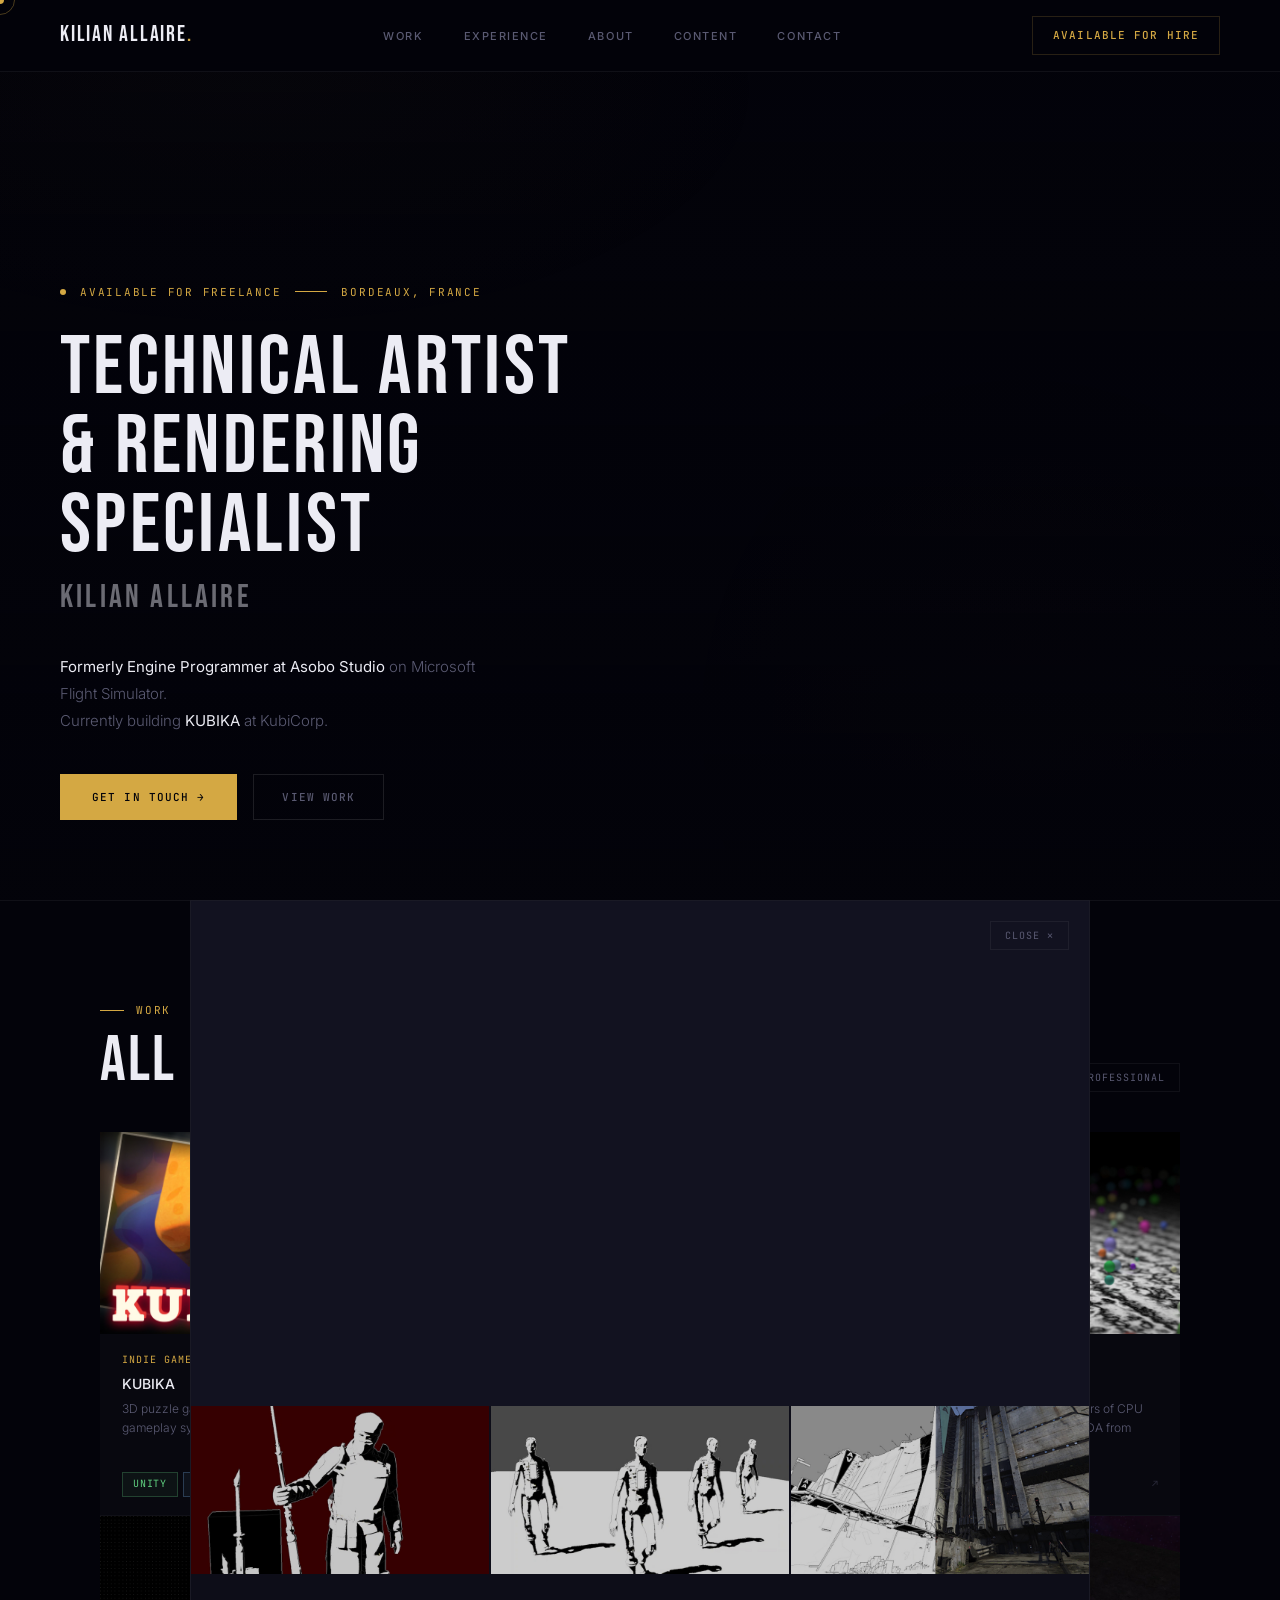
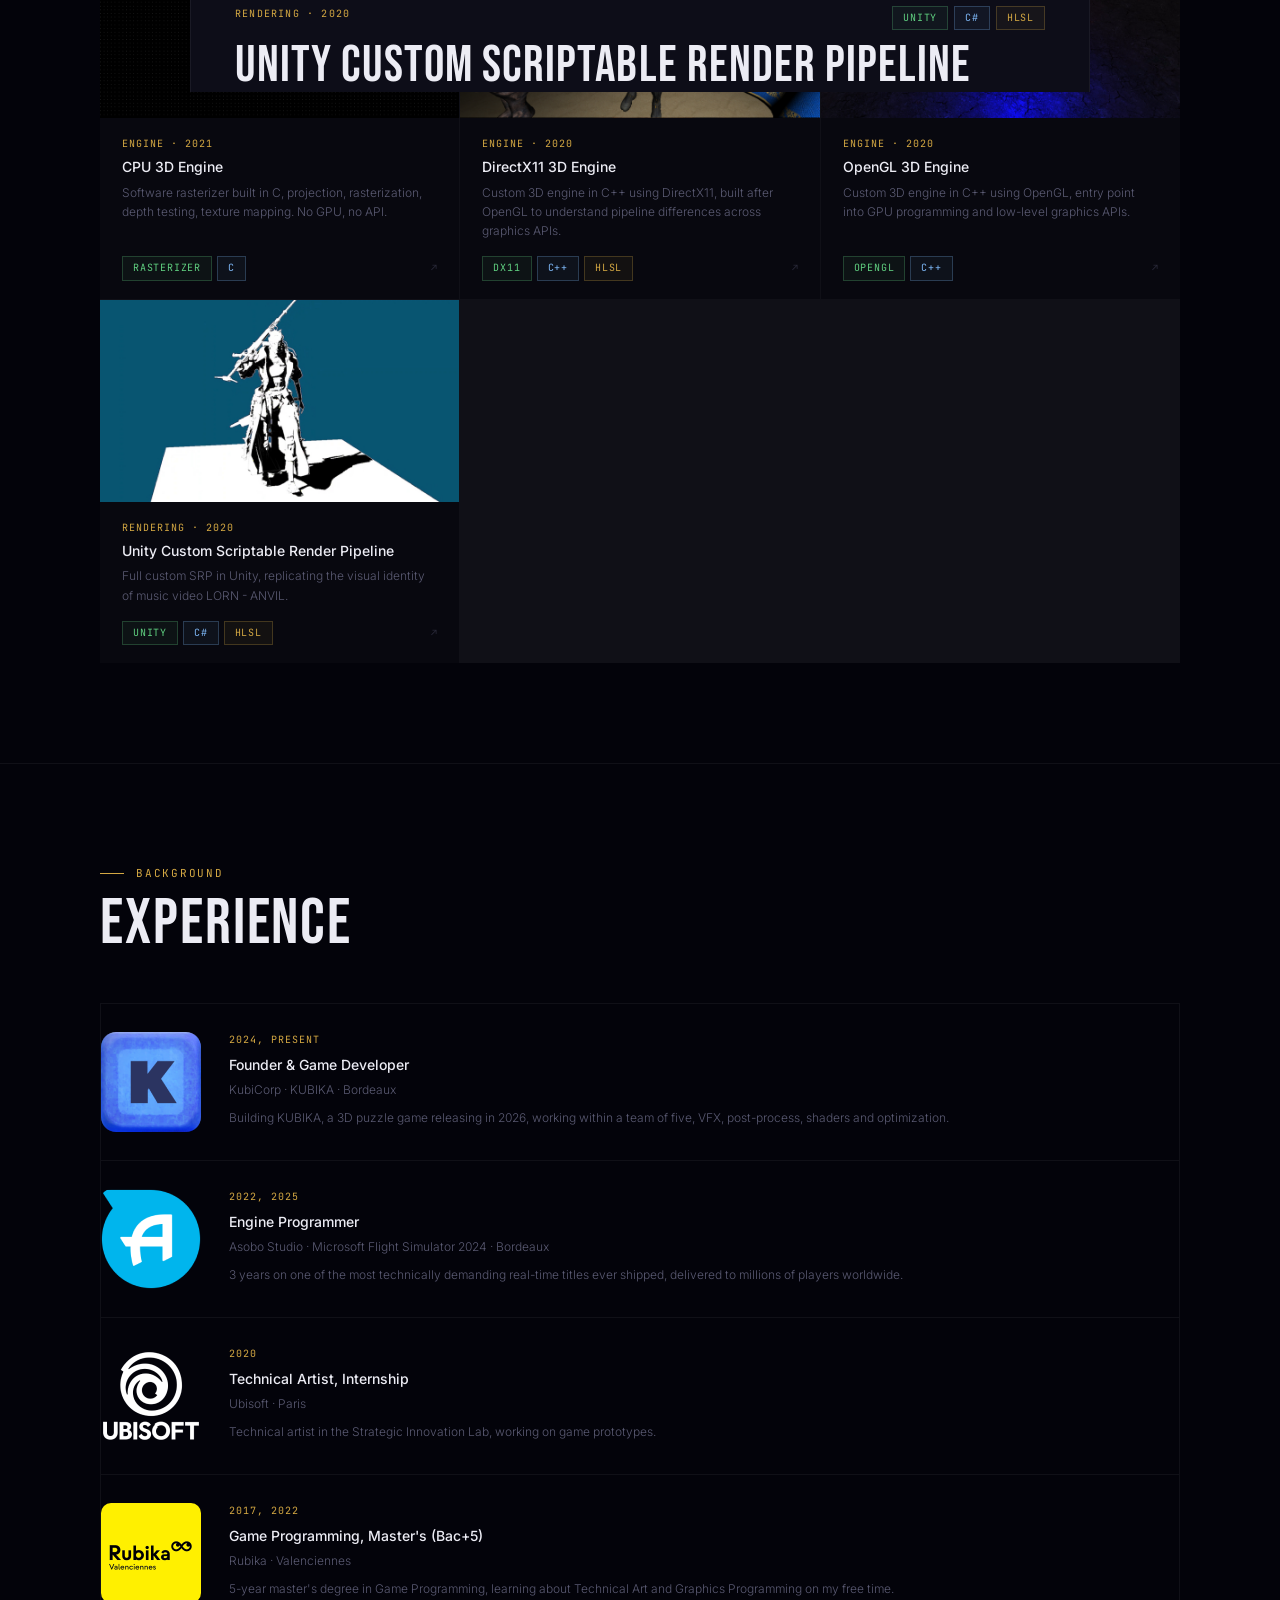
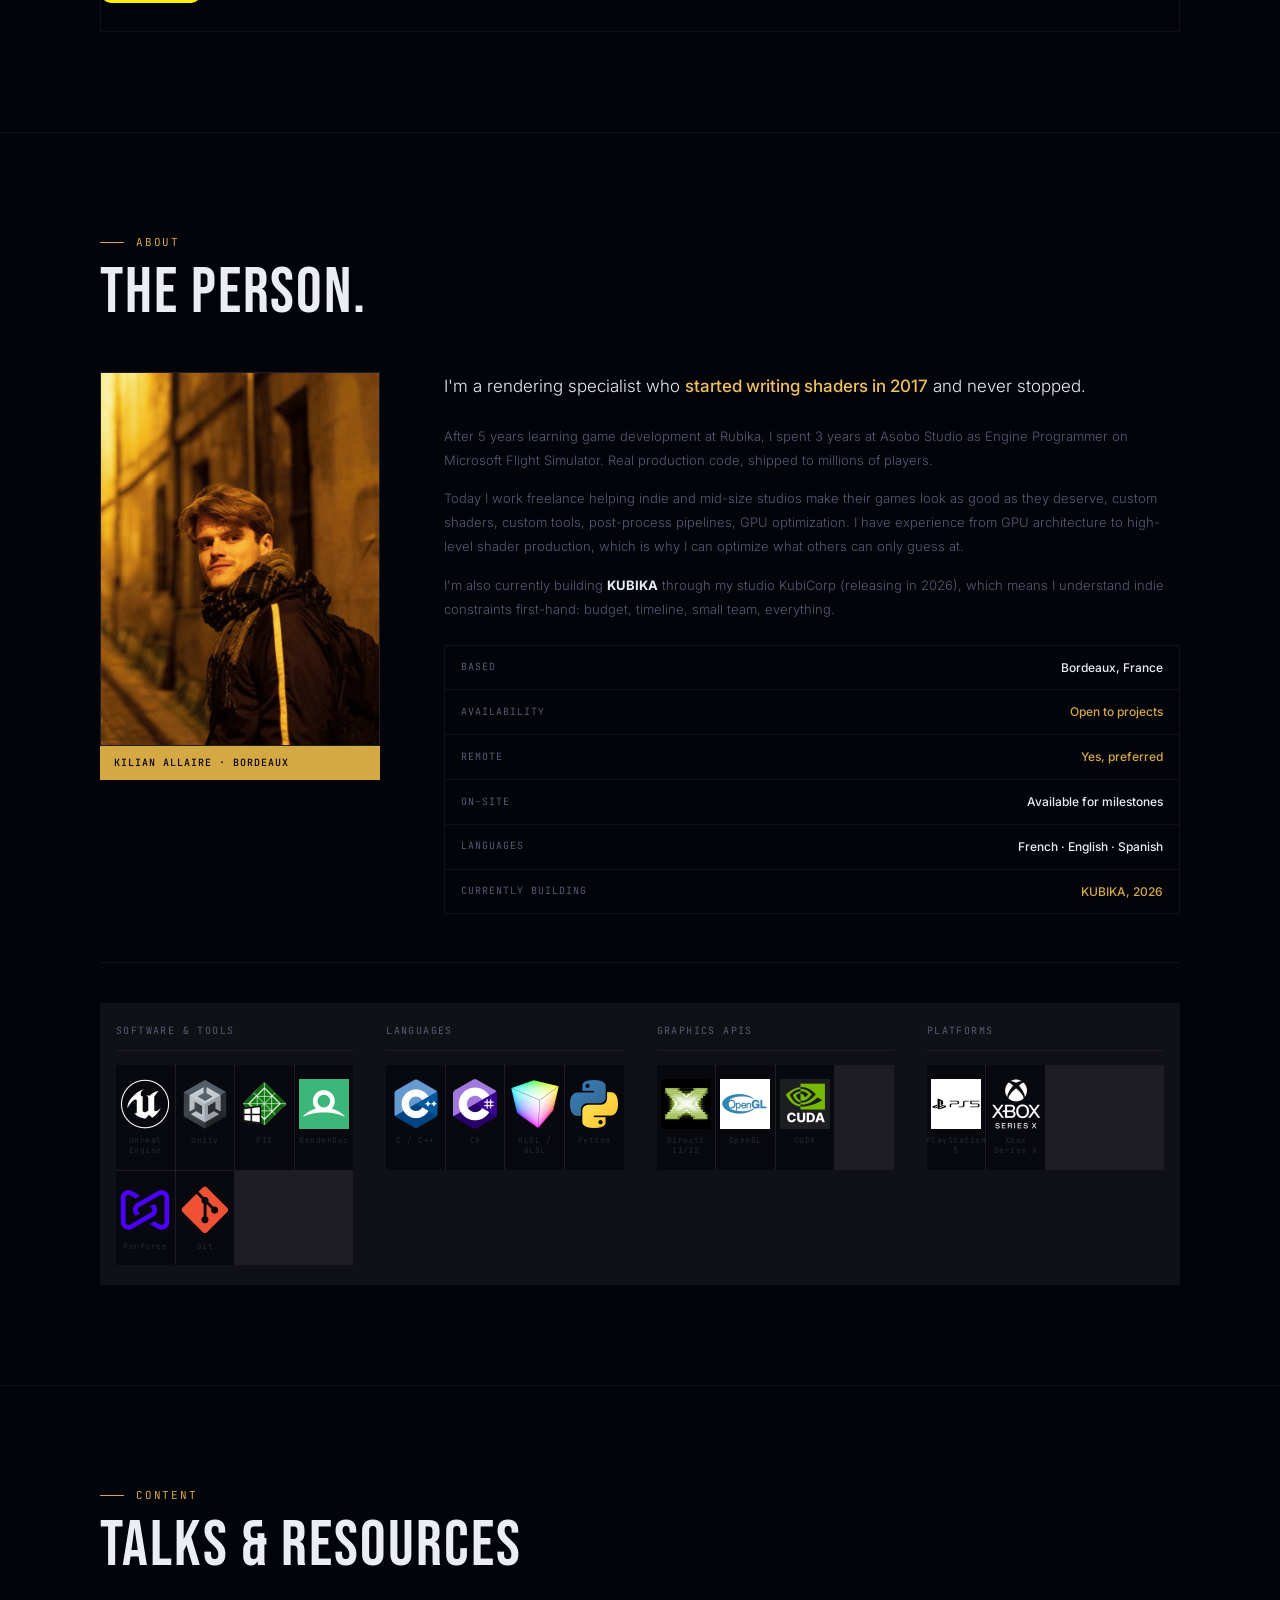
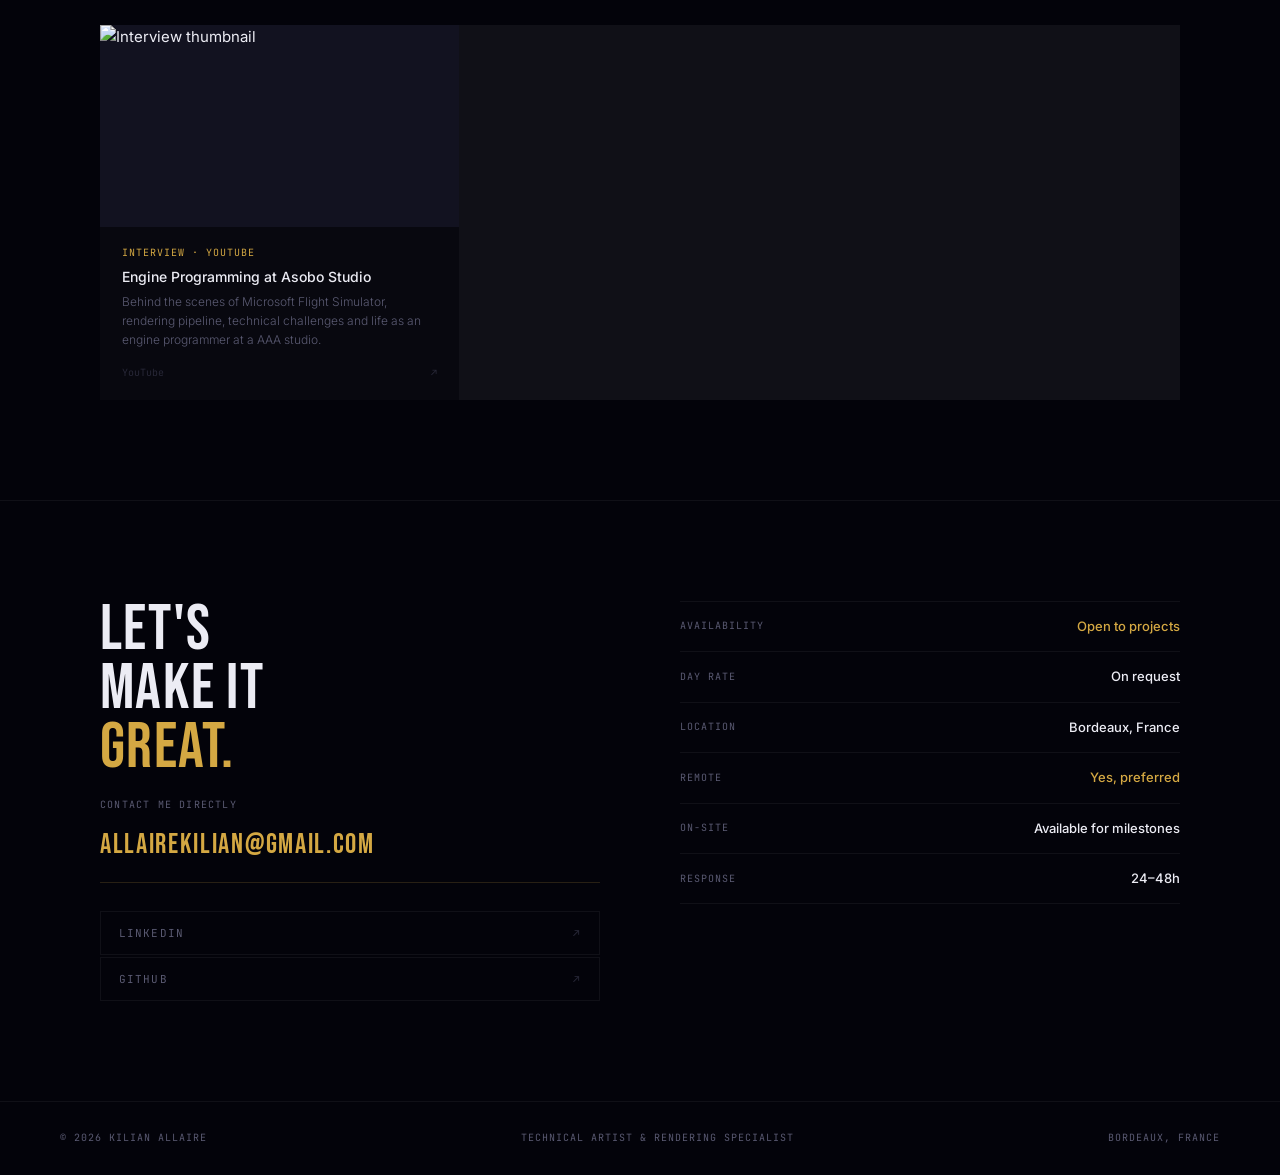
==== index.html @ 55a68c0e "Update Portfolio" ====
<!DOCTYPE html>
<html lang="en">
<head>
<meta charset="UTF-8"/>
<meta name="viewport" content="width=device-width,initial-scale=1.0"/>
<title>Kilian Allaire, Technical Artist & Rendering Specialist</title>
<meta name="description" content="Technical Artist & Rendering Specialist, Custom Shaders, Post-process, GPU Optimization. UE5, Unity, Custom Engines. Formerly Asobo Studio."/>
<link rel="stylesheet" href="shared.css"/>
<style>
.wrap{max-width:1200px;margin:0 auto;padding:0 60px}
.section{position:relative;z-index:1;padding:100px 0;border-top:1px solid var(--line)}
.sec-label{font-family:var(--mono);font-size:11px;color:var(--gold);letter-spacing:.16em;text-transform:uppercase;display:flex;align-items:center;gap:12px;margin-bottom:12px}
.sec-label::before{content:'';width:24px;height:1px;background:var(--gold)}
.sec-title{font-family:var(--display);font-size:clamp(44px,5vw,72px);letter-spacing:.03em;line-height:.95;margin-bottom:48px}

/* HERO */
#hero{position:relative;z-index:1;min-height:100vh;display:flex;flex-direction:column;justify-content:flex-end;overflow:hidden}
.hero-bg{position:absolute;inset:0;pointer-events:none}
.hero-bg video{width:100%;height:100%;object-fit:cover;filter:brightness(.45) saturate(.7)}
.hero-bg-ph{width:100%;height:100%;background:linear-gradient(160deg,#0c0c22 0%,#0a1018 40%,#180a18 100%)}
.hero-bg::after{content:'';position:absolute;inset:0;background:linear-gradient(to bottom,rgba(3,3,10,.1) 0%,rgba(3,3,10,.45) 55%,rgba(3,3,10,.97) 100%)}
.hero-content{position:relative;z-index:2;padding:0 60px 80px;max-width:800px}
.hero-eyebrow{font-family:var(--mono);font-size:11px;color:var(--gold);letter-spacing:.16em;text-transform:uppercase;display:flex;align-items:center;gap:14px;margin-bottom:28px}
.eyebrow-line{width:32px;height:1px;background:var(--gold)}
.hero-title{font-family:var(--display);font-size:clamp(48px,6.5vw,88px);letter-spacing:.04em;line-height:.95;color:var(--text);margin-bottom:6px}
.hero-name{font-family:var(--display);font-size:clamp(20px,2.5vw,34px);letter-spacing:.1em;color:rgba(236,236,244,.45);margin-bottom:28px}
.hero-desc{font-size:15px;color:var(--muted);max-width:440px;line-height:1.8;font-weight:300;margin-bottom:40px}
.hero-desc strong{color:var(--text);font-weight:400}
.hero-ctas{display:flex;align-items:center;gap:16px;flex-wrap:wrap}

/* WORK */
.work-header{display:flex;align-items:flex-end;justify-content:space-between;margin-bottom:40px;flex-wrap:wrap;gap:20px}
.filters{display:flex;gap:6px;flex-wrap:wrap}
.filter-btn{font-family:var(--mono);font-size:10px;color:var(--muted);letter-spacing:.1em;text-transform:uppercase;background:none;border:1px solid var(--line);padding:7px 14px;cursor:none;transition:all .2s}
.filter-btn:hover{color:var(--text);border-color:var(--line2)}
.filter-btn.active{color:var(--gold);border-color:var(--gold-bdr);background:var(--gold-dim)}
.projects-grid{display:grid;grid-template-columns:repeat(3,1fr);gap:1px;background:var(--line)}
.pg-card{background:var(--dark);color:inherit;transition:background .3s;display:flex;flex-direction:column;cursor:none}
.pg-card:hover{background:var(--dark2)}
.pg-card.hidden{display:none}
.pg-thumb{aspect-ratio:16/9;overflow:hidden;background:var(--dark3)}
.pg-thumb img,.pg-thumb video{width:100%;height:100%;object-fit:cover;filter:brightness(1);transition:transform .5s,filter .5s}
.pg-card:hover .pg-thumb img,.pg-card:hover .pg-thumb video{transform:scale(1.05);filter:brightness(1.18)}
.pg-body{padding:18px 22px;flex:1;display:flex;flex-direction:column;gap:6px}
.pg-cat{font-family:var(--mono);font-size:10px;color:var(--gold);letter-spacing:.1em;text-transform:uppercase}
.pg-title{font-size:14px;font-weight:500;color:var(--text);transition:color .2s;line-height:1.3}
.pg-card:hover .pg-title{color:var(--gold2)}
.pg-desc{font-size:12px;color:var(--muted);line-height:1.6;font-weight:300}
.pg-footer{display:flex;align-items:center;justify-content:space-between;margin-top:auto;padding-top:10px}
.pg-tags{display:flex;gap:5px;flex-wrap:wrap}
.pg-arrow{font-family:var(--mono);font-size:10px;color:var(--dim);transition:all .2s}
.pg-card:hover .pg-arrow{color:var(--gold);transform:translate(3px,-3px)}

/* EXPERIENCE */
.exp-list{border:1px solid var(--line)}
.exp-item{display:flex;align-items:flex-start;gap:28px;padding:28px 0;border-bottom:1px solid var(--line);transition:background .25s}
.exp-item:last-child{border-bottom:none}
.exp-item:hover{background:transparent}
.exp-logo{flex-shrink:0;width:100px;height:100px;display:flex;align-items:center;justify-content:center}
.exp-logo img{width:100px;height:100px;object-fit:contain;border-radius:10px;filter:brightness(1);transition:filter .3s,transform .3s;display:block}
.exp-item:hover .exp-logo img{filter:brightness(1.2);transform:scale(1.08)}
.logo-ph{width:100px;height:100px;border:1px solid var(--line2);border-radius:10px;display:flex;align-items:center;justify-content:center;font-family:var(--mono);font-size:8px;color:var(--muted);letter-spacing:.06em}
.exp-body{display:flex;flex-direction:column;gap:4px;flex:1}
.exp-period{font-family:var(--mono);font-size:10px;color:var(--gold);letter-spacing:.1em;text-transform:uppercase}
.exp-role{font-size:14px;font-weight:500;color:var(--text)}
.exp-company{font-size:12px;color:var(--muted);font-weight:300}
.exp-short{font-size:12px;color:var(--muted);font-weight:300;line-height:1.55;margin-top:5px}

/* ABOUT */
.about-grid{display:grid;grid-template-columns:280px 1fr;gap:64px;align-items:start}
.photo-frame{aspect-ratio:3/4;background:var(--dark3);border:1px solid var(--line);overflow:hidden}
.photo-frame img{width:100%;height:100%;object-fit:cover;object-position:center top;filter:grayscale(10%)}
.photo-ph{width:100%;height:100%;display:flex;flex-direction:column;align-items:center;justify-content:center;gap:14px}
.photo-ph-ring{width:64px;height:64px;border-radius:50%;border:1px solid var(--line2)}
.photo-ph-text{font-family:var(--mono);font-size:9px;color:var(--dim);letter-spacing:.1em;text-transform:uppercase}
.photo-tag{background:var(--gold);padding:9px 14px;font-family:var(--mono);font-size:10px;font-weight:500;color:var(--black);letter-spacing:.1em;text-transform:uppercase}
.bio-intro{font-size:17px;font-weight:300;color:var(--text);line-height:1.65;margin-bottom:24px}
.bio-intro strong{font-weight:500;color:var(--gold2)}
.bio-body{font-size:13px;color:var(--muted);line-height:1.85;font-weight:300;margin-bottom:24px}
.bio-body p+p{margin-top:14px}
.bio-facts{border:1px solid var(--line)}
.bf-row{display:flex;justify-content:space-between;align-items:center;padding:12px 16px;border-bottom:1px solid var(--line)}
.bf-row:last-child{border-bottom:none}
.bf-label{font-family:var(--mono);font-size:10px;color:var(--muted);letter-spacing:.1em;text-transform:uppercase}
.bf-val{font-size:12px;color:var(--text);font-weight:500}
.bf-val.gold{color:var(--gold)}

/* SKILLS, 4 colonnes égales côte à côte */
.skills-inline{margin-top:48px;padding-top:40px;border-top:1px solid var(--line)}
.skills-4col{display:grid;grid-template-columns:repeat(4,1fr);gap:1px;background:var(--line)}
.skb{margin-bottom:0;padding:20px 16px}
.skb-title{font-family:var(--mono);font-size:10px;color:var(--muted);letter-spacing:.14em;text-transform:uppercase;padding-bottom:10px;border-bottom:1px solid var(--line);margin-bottom:14px}
.logo-grid{display:grid;grid-template-columns:repeat(auto-fill,minmax(52px,1fr));gap:1px;background:var(--line)}
.logo-item{background:var(--dark);padding:14px 6px;display:flex;flex-direction:column;align-items:center;gap:6px;transition:background .25s}
.logo-item:hover{background:var(--dark2)}
.logo-item img{width:50px;height:50px;object-fit:contain;filter:brightness(1);transition:filter .3s,transform .3s}
.logo-item:hover img{filter:brightness(1.25);transform:scale(1.12)}
.logo-name{font-family:var(--mono);font-size:8px;color:var(--dim);letter-spacing:.06em;text-align:center;line-height:1.3;transition:color .25s}
.logo-item:hover .logo-name{color:var(--muted)}

/* CONTENT */
.content-grid{display:grid;grid-template-columns:repeat(3,1fr);gap:1px;background:var(--line)}
.ct-card{background:var(--dark);text-decoration:none;color:inherit;display:flex;flex-direction:column;transition:background .3s;cursor:none}
.ct-card:hover{background:var(--dark2)}
.ct-thumb{aspect-ratio:16/9;overflow:hidden;background:var(--dark3);position:relative}
.ct-thumb img{width:100%;height:100%;object-fit:cover;filter:brightness(1);transition:transform .5s,filter .5s}
.ct-card:hover .ct-thumb img{transform:scale(1.04);filter:brightness(1.15)}
.ct-play{position:absolute;inset:0;display:flex;align-items:center;justify-content:center;opacity:0;transition:opacity .3s}
.ct-card:hover .ct-play{opacity:1}
.ct-play-icon{width:48px;height:48px;border-radius:50%;background:rgba(212,168,67,.9);display:flex;align-items:center;justify-content:center}
.ct-play-icon::after{content:'';width:0;height:0;border-style:solid;border-width:9px 0 9px 16px;border-color:transparent transparent transparent #03030a;margin-left:3px}
.ct-body{padding:18px 22px;flex:1;display:flex;flex-direction:column;gap:6px}
.ct-type{font-family:var(--mono);font-size:10px;color:var(--gold);letter-spacing:.1em;text-transform:uppercase}
.ct-title{font-size:14px;font-weight:500;color:var(--text);line-height:1.3;transition:color .2s}
.ct-card:hover .ct-title{color:var(--gold2)}
.ct-desc{font-size:12px;color:var(--muted);line-height:1.6;font-weight:300}
.ct-footer{display:flex;align-items:center;justify-content:space-between;margin-top:auto;padding-top:10px}
.ct-source{font-family:var(--mono);font-size:10px;color:var(--dim)}
.ct-arrow{font-family:var(--mono);font-size:10px;color:var(--dim);transition:all .2s}
.ct-card:hover .ct-arrow{color:var(--gold);transform:translate(3px,-3px)}

/* CONTACT */
.contact-grid{display:grid;grid-template-columns:1fr 1fr;gap:80px;align-items:start}
.contact-title{font-family:var(--display);font-size:clamp(44px,5vw,72px);letter-spacing:.02em;line-height:.92;margin-bottom:20px}
.contact-title span{color:var(--gold)}
.contact-direct{font-family:var(--mono);font-size:10px;color:var(--muted);letter-spacing:.12em;text-transform:uppercase;margin-bottom:8px}
.email-link{display:block;font-family:var(--display);font-size:clamp(18px,2.5vw,28px);letter-spacing:.06em;color:var(--gold);text-decoration:none;margin-bottom:28px;border-bottom:1px solid var(--gold-bdr);padding-bottom:14px;transition:color .2s}
.email-link:hover{color:var(--gold2)}
.social-links{display:flex;flex-direction:column;gap:2px}
.slink{display:flex;align-items:center;justify-content:space-between;font-family:var(--mono);font-size:11px;color:var(--muted);text-decoration:none;border:1px solid var(--line);padding:12px 18px;letter-spacing:.1em;text-transform:uppercase;transition:all .25s}
.slink:hover{color:var(--gold);border-color:var(--gold-bdr);background:var(--gold-dim)}
.slink span{color:var(--dim);transition:color .25s}
.slink:hover span{color:var(--gold)}
.info-row{display:flex;justify-content:space-between;align-items:center;padding:14px 0;border-bottom:1px solid var(--line)}
.info-row:first-child{border-top:1px solid var(--line)}
.info-label{font-family:var(--mono);font-size:10px;color:var(--muted);letter-spacing:.1em;text-transform:uppercase}
.info-val{font-size:13px;font-weight:500;color:var(--text)}
.info-val.gold{color:var(--gold)}

/* PROJECT OVERLAY */
.proj-panel{max-width:900px}
.ov-hero{width:100%;aspect-ratio:16/9;background:var(--dark3);overflow:hidden;position:relative}
.ov-hero img,.ov-hero video{width:100%;height:100%;object-fit:cover;cursor:none}
.ov-hero-ph{width:100%;height:100%;display:flex;align-items:center;justify-content:center;font-family:var(--mono);font-size:10px;color:var(--dim);letter-spacing:.1em;text-transform:uppercase}
.video-controls{position:absolute;bottom:0;left:0;right:0;padding:10px 14px;background:linear-gradient(to top,rgba(3,3,10,.8),transparent);display:flex;align-items:center;gap:10px;opacity:0;transition:opacity .25s}
.ov-hero:hover .video-controls{opacity:1}
.vid-slider{flex:1;height:3px;-webkit-appearance:none;appearance:none;background:rgba(255,255,255,.2);border-radius:2px;cursor:none;outline:none}
.vid-slider::-webkit-slider-thumb{-webkit-appearance:none;width:12px;height:12px;border-radius:50%;background:var(--gold);cursor:none}
.vid-time{font-family:var(--mono);font-size:9px;color:rgba(255,255,255,.6);letter-spacing:.06em;white-space:nowrap}
.vid-toggle{font-family:var(--mono);font-size:9px;color:rgba(255,255,255,.6);background:none;border:none;cursor:none;padding:0;letter-spacing:.06em;transition:color .2s}
.vid-toggle:hover{color:var(--gold)}
.ov-gallery{display:grid;grid-template-columns:repeat(3,1fr);gap:2px}
.ov-gal-item{aspect-ratio:16/9;background:var(--dark3);overflow:hidden;cursor:none;position:relative}
.ov-gal-item img,.ov-gal-item video{width:100%;height:100%;object-fit:cover;filter:brightness(.8);transition:filter .3s,transform .3s}
.ov-gal-item:hover img,.ov-gal-item:hover video{filter:brightness(1.1);transform:scale(1.04)}
.ov-gal-item::after{content:'⊕';position:absolute;top:50%;left:50%;transform:translate(-50%,-50%);font-size:22px;color:rgba(255,255,255,0);transition:color .25s;pointer-events:none}
.ov-gal-item:hover::after{color:rgba(255,255,255,.7)}
.ov-gal-ph{width:100%;height:100%;display:flex;align-items:center;justify-content:center}
.ov-gal-ph span{font-family:var(--mono);font-size:9px;color:var(--dim);letter-spacing:.08em;text-transform:uppercase}
.gph-a{background:linear-gradient(135deg,#0a1520,#0d3050)}.gph-b{background:linear-gradient(135deg,#1a0a0a,#3a1010)}.gph-c{background:linear-gradient(135deg,#0a1a0a,#103010)}
.ov-content{padding:32px 44px}
.ov-top-row{display:flex;align-items:flex-start;justify-content:space-between;gap:20px;margin-bottom:12px;flex-wrap:wrap}
.ov-meta{font-family:var(--mono);font-size:10px;color:var(--gold);letter-spacing:.12em;text-transform:uppercase}
.ov-meta-tags{display:flex;gap:6px;flex-wrap:wrap}
.ov-title{font-family:var(--display);font-size:clamp(32px,4vw,58px);letter-spacing:.02em;line-height:.95;margin-bottom:20px}
.ov-desc{font-size:14px;color:var(--muted);line-height:1.85;font-weight:300;max-width:680px}
.ov-desc p+p{margin-top:14px}

/* LIGHTBOX */
#lightbox{position:fixed;inset:0;z-index:2000;background:rgba(3,3,10,.95);display:flex;align-items:center;justify-content:center;pointer-events:none;opacity:0;transition:opacity .3s}
#lightbox.open{pointer-events:all;opacity:1}
.lb-media{max-width:90vw;max-height:85vh;object-fit:contain;display:block}
.lb-nav{position:absolute;top:50%;transform:translateY(-50%);font-family:var(--mono);font-size:11px;color:var(--muted);background:rgba(8,8,15,.7);border:1px solid var(--line);padding:14px 18px;cursor:none;transition:all .2s;letter-spacing:.1em;text-transform:uppercase;user-select:none}
.lb-nav:hover{color:var(--gold);border-color:var(--gold-bdr)}
#lb-prev{left:24px}
#lb-next{right:24px}
.lb-close{position:absolute;top:20px;right:20px;font-family:var(--mono);font-size:10px;color:var(--muted);background:rgba(8,8,15,.7);border:1px solid var(--line);padding:8px 14px;cursor:none;transition:all .2s;letter-spacing:.1em;text-transform:uppercase}
.lb-close:hover{color:var(--text);border-color:var(--line2)}
.lb-counter{position:absolute;bottom:20px;left:50%;transform:translateX(-50%);font-family:var(--mono);font-size:10px;color:var(--muted);letter-spacing:.1em}

/* RESPONSIVE */
@media(max-width:960px){
  .wrap{padding:0 24px}
  .hero-content{padding:0 24px 60px}
  .section{padding:72px 0}
  .projects-grid{grid-template-columns:repeat(2,1fr)}
  .about-grid{grid-template-columns:1fr;gap:40px}
  .photo-frame{max-width:280px}
  .skills-4col{grid-template-columns:repeat(2,1fr)}
  .contact-grid{grid-template-columns:1fr;gap:48px}
  .ov-content{padding:24px}
  .ov-gallery{grid-template-columns:1fr 1fr}
  .lb-nav{padding:10px 12px;font-size:10px}
  #lb-prev{left:8px}
  #lb-next{right:8px}
}
@media(max-width:600px){
  .projects-grid{grid-template-columns:1fr}
  .logo-grid{grid-template-columns:repeat(auto-fill,minmax(56px,1fr))}
  .ov-gallery{grid-template-columns:1fr}
  .hero-title{font-size:clamp(40px,10vw,88px)}
  .exp-item{gap:18px;padding:20px 0}
  .exp-logo{width:60px;height:60px}
  .exp-logo img{width:60px;height:60px}
  .skills-4col{grid-template-columns:repeat(2,1fr)}
  .content-grid{grid-template-columns:1fr}
}
</style>
</head>
<body>
<div id="cursor"></div>
<div id="cursor-ring"></div>

<nav>
  <a class="nav-logo" href="#hero">Kilian Allaire<span>.</span></a>
  <ul class="nav-links">
    <li><a href="#work">Work</a></li>
    <li><a href="#experience">Experience</a></li>
    <li><a href="#about">About</a></li>
    <li><a href="#content">Content</a></li>
    <li><a href="#contact">Contact</a></li>
  </ul>
  <a class="nav-hire" href="#contact">Available for hire</a>
</nav>

<!-- HERO -->
<section id="hero">
  <div class="hero-bg">
    <video autoplay loop muted playsinline><source src="img/hero/videoPortfolio.mp4" type="video/mp4"/></video>
  </div>
  <div class="hero-content">
    <div class="hero-eyebrow"><div class="pulse"></div><span>Available for freelance</span><div class="eyebrow-line"></div><span>Bordeaux, France</span></div>
    <div class="hero-title">Technical Artist<br>& Rendering Specialist</div>
    <div class="hero-name">Kilian Allaire</div>
    <p class="hero-desc"><strong>Formerly Engine Programmer at Asobo Studio</strong> on Microsoft Flight Simulator.<br>
      Currently building <strong>KUBIKA</strong> at KubiCorp.</p>
    <div class="hero-ctas">
      <a class="btn-gold" href="#contact">Get in touch →</a>
      <a class="btn-outline" href="#work">View work</a>
    </div>
  </div>
</section>

<!-- WORK -->
<section id="work" class="section">
  <div class="wrap">
    <div class="work-header reveal">
      <div><div class="sec-label">Work</div><div class="sec-title" style="margin-bottom:0">ALL PROJECTS</div></div>
      <div class="filters">
        <button class="filter-btn active" data-filter="all">All</button>
        <button class="filter-btn" data-filter="personal">Personal</button>
        <button class="filter-btn" data-filter="professional">Professional</button>
      </div>
    </div>
    <div class="projects-grid reveal d1">

      <div class="pg-card" data-proj="p1" data-tags="professional">
        <div class="pg-thumb"><img src="img/kubika/kubikaMain.jpg" alt="KUBIKA"/></div>
        <div class="pg-body">
          <div class="pg-cat">Indie Game · Currently</div>
          <div class="pg-title">KUBIKA</div>
          <div class="pg-desc">3D puzzle game built with Unity, custom shaders, VFX, gameplay systems and full technical art pipeline.</div>
          <div class="pg-footer"><div class="pg-tags"><span class="wtag wtag-e">Unity</span><span class="wtag wtag-p">C#</span><span class="wtag wtag-s">HLSL</span></div><div class="pg-arrow">↗</div></div>
        </div>
      </div>

      <div class="pg-card" data-proj="p2" data-tags="professional">
        <div class="pg-thumb"><img src="img/msfs/msfsMain.jpg" alt="Microsoft Flight Simulator"/></div>
        <div class="pg-body">
          <div class="pg-cat">AAA Game · Asobo Studio · 2025</div>
          <div class="pg-title">Microsoft Flight Simulator 2024</div>
          <div class="pg-desc">Engine programmer, worked on different platforms for several years on a title shipped to millions of players.</div>
          <div class="pg-footer"><div class="pg-tags"><span class="wtag wtag-e">Home Engine</span><span class="wtag wtag-p">C++</span><span class="wtag wtag-g">Optimization</span></div><div class="pg-arrow">↗</div></div>
        </div>
      </div>

      <div class="pg-card" data-proj="p3" data-tags="personal">
        <div class="pg-thumb"><img src="img/cuda/TH_CUDA_V1.jpg" alt="CUDA Raytracer"/></div>
        <div class="pg-body">
          <div class="pg-cat">Engine · 2021</div>
          <div class="pg-title">CUDA Raytracer</div>
          <div class="pg-desc">GPU-accelerated raytracer, moved from hours of CPU render time to seconds by implementing CUDA from scratch.</div>
          <div class="pg-footer"><div class="pg-tags"><span class="wtag wtag-e">CUDA</span><span class="wtag wtag-p">C</span></div><div class="pg-arrow">↗</div></div>
        </div>
      </div>

      <div class="pg-card" data-proj="p4" data-tags="personal">
        <div class="pg-thumb"><img src="img/crenderer/TH_CRenderer.jpg" alt="CPU 3D Engine"/></div>
        <div class="pg-body">
          <div class="pg-cat">Engine · 2021</div>
          <div class="pg-title">CPU 3D Engine</div>
          <div class="pg-desc">Software rasterizer built in C, projection, rasterization, depth testing, texture mapping. No GPU, no API.</div>
          <div class="pg-footer"><div class="pg-tags"><span class="wtag wtag-e">Rasterizer</span><span class="wtag wtag-p">C</span></div><div class="pg-arrow">↗</div></div>
        </div>
      </div>

      <div class="pg-card" data-proj="p5" data-tags="personal">
        <div class="pg-thumb"><img src="img/dx11/TH_DX11.jpg" alt="DirectX11 3D Engine"/></div>
        <div class="pg-body">
          <div class="pg-cat">Engine · 2020</div>
          <div class="pg-title">DirectX11 3D Engine</div>
          <div class="pg-desc">Custom 3D engine in C++ using DirectX11, built after OpenGL to understand pipeline differences across graphics APIs.</div>
          <div class="pg-footer"><div class="pg-tags"><span class="wtag wtag-e">DX11</span><span class="wtag wtag-p">C++</span><span class="wtag wtag-s">HLSL</span></div><div class="pg-arrow">↗</div></div>
        </div>
      </div>

      <div class="pg-card" data-proj="p6" data-tags="personal">
        <div class="pg-thumb"><img src="img/opengl/TH_OpenGL.jpg" alt="OpenGL 3D Engine"/></div>
        <div class="pg-body">
          <div class="pg-cat">Engine · 2020</div>
          <div class="pg-title">OpenGL 3D Engine</div>
          <div class="pg-desc">Custom 3D engine in C++ using OpenGL, entry point into GPU programming and low-level graphics APIs.</div>
          <div class="pg-footer"><div class="pg-tags"><span class="wtag wtag-e">OpenGL</span><span class="wtag wtag-p">C++</span></div><div class="pg-arrow">↗</div></div>
        </div>
      </div>

      <div class="pg-card" data-proj="p7" data-tags="personal">
        <div class="pg-thumb"><img src="img/csrp/TH_CSRP.jpg" alt="Unity CSRP"/></div>
        <div class="pg-body">
          <div class="pg-cat">Rendering · 2020</div>
          <div class="pg-title">Unity Custom Scriptable Render Pipeline</div>
          <div class="pg-desc">Full custom SRP in Unity, replicating the visual identity of music video LORN - ANVIL.</div>
          <div class="pg-footer"><div class="pg-tags"><span class="wtag wtag-e">Unity</span><span class="wtag wtag-p">C#</span><span class="wtag wtag-s">HLSL</span></div><div class="pg-arrow">↗</div></div>
        </div>
      </div>

    </div>
  </div>
</section>

<!-- EXPERIENCE -->
<section id="experience" class="section">
  <div class="wrap">
    <div class="reveal"><div class="sec-label">Background</div><div class="sec-title">EXPERIENCE</div></div>
    <div class="exp-list reveal d1">

      <div class="exp-item">
        <div class="exp-logo"><img src="img/experiences/kubicorp/kubicorpLogo.png" alt="KubiCorp"/></div>
        <div class="exp-body">
          <div class="exp-period">2024, Present</div>
          <div class="exp-role">Founder & Game Developer</div>
          <div class="exp-company">KubiCorp · KUBIKA · Bordeaux</div>
          <div class="exp-short">Building KUBIKA, a 3D puzzle game releasing in 2026, working within a team of five, VFX, post-process, shaders and optimization.</div>
        </div>
      </div>

      <div class="exp-item">
        <div class="exp-logo"><img src="img/experiences/asobo/AsoboLogo.png" alt="Asobo Studio"/></div>
        <div class="exp-body">
          <div class="exp-period">2022, 2025</div>
          <div class="exp-role">Engine Programmer</div>
          <div class="exp-company">Asobo Studio · Microsoft Flight Simulator 2024 · Bordeaux</div>
          <div class="exp-short">3 years on one of the most technically demanding real-time titles ever shipped, delivered to millions of players worldwide.</div>
        </div>
      </div>

      <div class="exp-item">
        <div class="exp-logo"><img src="img/experiences/ubisoft/ubiLogo.png" alt="Ubisoft"/></div>
        <div class="exp-body">
          <div class="exp-period">2020</div>
          <div class="exp-role">Technical Artist, Internship</div>
          <div class="exp-company">Ubisoft · Paris</div>
          <div class="exp-short">Technical artist in the Strategic Innovation Lab, working on game prototypes.</div>
        </div>
      </div>

      <div class="exp-item">
        <div class="exp-logo"><img src="img/experiences/rubika/rubikaLogo.png" alt="Rubika"/></div>
        <div class="exp-body">
          <div class="exp-period">2017, 2022</div>
          <div class="exp-role">Game Programming, Master's (Bac+5)</div>
          <div class="exp-company">Rubika · Valenciennes</div>
          <div class="exp-short">5-year master's degree in Game Programming, learning about Technical Art and Graphics Programming on my free time.</div>
        </div>
      </div>

    </div>
  </div>
</section>

<!-- ABOUT + SKILLS -->
<section id="about" class="section">
  <div class="wrap">
    <div class="reveal"><div class="sec-label">About</div><div class="sec-title">THE PERSON.</div></div>
    <div class="about-grid">
      <div class="reveal">
        <div class="photo-frame">
          <img src="img/perso/photoPerso2.jpg" alt="Kilian Allaire"/>
        </div>
        <div class="photo-tag">Kilian Allaire · Bordeaux</div>
      </div>
      <div class="reveal d1">
        <p class="bio-intro">I'm a rendering specialist who <strong>started writing shaders in 2017</strong> and never stopped.</p>
        <div class="bio-body">
          <p>After 5 years learning game development at Rubika, I spent 3 years at Asobo Studio as Engine Programmer on Microsoft Flight Simulator. Real production code, shipped to millions of players.</p>
          <p>Today I work freelance helping indie and mid-size studios make their games look as good as they deserve, custom shaders, custom tools, post-process pipelines, GPU optimization. I have experience from GPU architecture to high-level shader production, which is why I can optimize what others can only guess at.</p>
          <p>I'm also currently building <strong style="color:var(--text)">KUBIKA</strong> through my studio KubiCorp (releasing in 2026), which means I understand indie constraints first-hand: budget, timeline, small team, everything.</p>
        </div>
        <div class="bio-facts">
          <div class="bf-row"><span class="bf-label">Based</span><span class="bf-val">Bordeaux, France</span></div>
          <div class="bf-row"><span class="bf-label">Availability</span><span class="bf-val gold">Open to projects</span></div>
          <div class="bf-row"><span class="bf-label">Remote</span><span class="bf-val gold">Yes, preferred</span></div>
          <div class="bf-row"><span class="bf-label">On-site</span><span class="bf-val">Available for milestones</span></div>
          <div class="bf-row"><span class="bf-label">Languages</span><span class="bf-val">French · English · Spanish</span></div>
          <div class="bf-row"><span class="bf-label">Currently building</span><span class="bf-val gold">KUBIKA, 2026</span></div>
        </div>
      </div>
    </div>

    <!-- SKILLS, full width under photo + bio -->
    <div class="skills-inline reveal">
      <div class="skills-4col">

        <div class="skb">
          <div class="skb-title">Software & Tools</div>
          <div class="logo-grid">
            <div class="logo-item"><img src="img/logos/UELogo.png" alt="UE5"/><div class="logo-name">Unreal Engine</div></div>
            <div class="logo-item"><img src="img/logos/unityLogo.png" alt="Unity"/><div class="logo-name">Unity</div></div>
            <div class="logo-item"><img src="img/logos/pixLogo.png" alt="PIX"/><div class="logo-name">PIX</div></div>
            <div class="logo-item"><img src="img/logos/renderDocLogo.png" alt="RenderDoc"/><div class="logo-name">RenderDoc</div></div>
            <div class="logo-item"><img src="img/logos/perforceLogo.png" alt="Perforce"/><div class="logo-name">Perforce</div></div>
            <div class="logo-item"><img src="img/logos/GitLogo.png" alt="Git"/><div class="logo-name">Git</div></div>
          </div>
        </div>

        <div class="skb">
          <div class="skb-title">Languages</div>
          <div class="logo-grid">
            <div class="logo-item"><img src="img/logos/c++Logo.png" alt="C++"/><div class="logo-name">C / C++</div></div>
            <div class="logo-item"><img src="img/logos/logoCsharp.png" alt="C#"/><div class="logo-name">C#</div></div>
            <div class="logo-item"><img src="img/logos/shaderLanguageLogo.png" alt="HLSL"/><div class="logo-name">HLSL / GLSL</div></div>
            <div class="logo-item"><img src="img/logos/PythonLogo.png" alt="Python"/><div class="logo-name">Python</div></div>
          </div>
        </div>

        <div class="skb">
          <div class="skb-title">Graphics APIs</div>
          <div class="logo-grid">
            <div class="logo-item"><img src="img/logos/DXLogo.png" alt="DX11/12"/><div class="logo-name">DirectX 11/12</div></div>
            <div class="logo-item"><img src="img/logos/OpenGLLogo.png" alt="OpenGL"/><div class="logo-name">OpenGL</div></div>
            <div class="logo-item"><img src="img/logos/cudaLogo.png" alt="CUDA"/><div class="logo-name">CUDA</div></div>
          </div>
        </div>

        <div class="skb">
          <div class="skb-title">Platforms</div>
          <div class="logo-grid">
            <div class="logo-item"><img src="img/logos/Ps5Logo.png" alt="PS5"/><div class="logo-name">PlayStation 5</div></div>
            <div class="logo-item"><img src="img/logos/XboxSXLogo.png" alt="Xbox"/><div class="logo-name">Xbox Series X</div></div>
          </div>
        </div>

      </div>
    </div>

  </div>
</section>

<!-- CONTENT -->
<section id="content" class="section">
  <div class="wrap">
    <div class="reveal"><div class="sec-label">Content</div><div class="sec-title">TALKS & RESOURCES</div></div>
    <div class="content-grid reveal d1">

      <a class="ct-card" href="https://www.youtube.com/watch?v=ODfcIQOO-FI&t=88s" target="_blank">
        <div class="ct-thumb">
          <img src="https://img.youtube.com/vi/ODfcIQOO-FI/maxresdefault.jpg" alt="Interview thumbnail"/>
          <div class="ct-play"><div class="ct-play-icon"></div></div>
        </div>
        <div class="ct-body">
          <div class="ct-type">Interview · YouTube</div>
          <div class="ct-title">Engine Programming at Asobo Studio</div>
          <div class="ct-desc">Behind the scenes of Microsoft Flight Simulator, rendering pipeline, technical challenges and life as an engine programmer at a AAA studio.</div>
          <div class="ct-footer"><div class="ct-source">YouTube</div><div class="ct-arrow">↗</div></div>
        </div>
      </a>

      <!-- ⚠️ Pour ajouter un nouveau contenu : copie le bloc <a class="ct-card"> ci-dessus -->

    </div>
  </div>
</section>

<!-- CONTACT -->
<section id="contact" class="section">
  <div class="wrap">
    <div class="contact-grid">
      <div class="reveal">
        <div class="contact-title">LET'S<br>MAKE IT<br><span>GREAT.</span></div>
        <div class="contact-direct">Contact me directly</div>
        <a class="email-link" href="mailto:allairekilian@gmail.com">allairekilian@gmail.com</a>
        <div class="social-links">
          <a class="slink" href="https://www.linkedin.com/in/kilian-allaire" target="_blank">LinkedIn <span>↗</span></a>
          <a class="slink" href="https://github.com/Kilian12345" target="_blank">GitHub <span>↗</span></a>
        </div>
      </div>
      <div class="reveal d1">
        <div class="info-row"><span class="info-label">Availability</span><span class="info-val gold">Open to projects</span></div>
        <div class="info-row"><span class="info-label">Day rate</span><span class="info-val">On request</span></div>
        <div class="info-row"><span class="info-label">Location</span><span class="info-val">Bordeaux, France</span></div>
        <div class="info-row"><span class="info-label">Remote</span><span class="info-val gold">Yes, preferred</span></div>
        <div class="info-row"><span class="info-label">On-site</span><span class="info-val">Available for milestones</span></div>
        <div class="info-row"><span class="info-label">Response</span><span class="info-val">24–48h</span></div>
      </div>
    </div>
  </div>
</section>

<footer>
  <span>© 2026 KILIAN ALLAIRE</span>
  <span>TECHNICAL ARTIST & RENDERING SPECIALIST</span>
  <span>BORDEAUX, FRANCE</span>
</footer>

<!-- PROJECT OVERLAYS -->

<div class="overlay" id="ov-p1">
  <div class="overlay-bg"></div>
  <div class="overlay-panel proj-panel">
    <button class="overlay-close">Close ✕</button>
    <div class="ov-hero">
      <video autoplay loop muted playsinline class="ov-vid"><source src="img/kubika/kubikaVideo.mp4"/></video>
      <div class="video-controls">
        <button class="vid-toggle">⏸</button>
        <input class="vid-slider" type="range" min="0" max="100" value="0" step="0.1"/>
        <span class="vid-time">0:00</span>
      </div>
    </div>
    <div class="ov-gallery">
      <div class="ov-gal-item" data-media="img/kubika/kubika1.jpg"><img src="img/kubika/kubika1.jpg" alt="kubika1"/></div>
      <div class="ov-gal-item" data-media="img/kubika/kubika2.jpg"><img src="img/kubika/kubika2.jpg" alt="kubika2"/></div>
      <div class="ov-gal-item" data-media="img/kubika/kubika3.jpg"><img src="img/kubika/kubika3.jpg" alt="kubika3"/></div>
    </div>
    <div class="ov-content">
      <div class="ov-top-row">
        <div class="ov-meta">Indie Game · Currently</div>
        <div class="ov-meta-tags"><span class="wtag wtag-e">Unity</span><span class="wtag wtag-p">C#</span><span class="wtag wtag-s">HLSL</span></div>
      </div>
      <div class="ov-title">KUBIKA</div>
      <div class="ov-desc">
        <p>3D puzzle game built with Unity at KubiCorp, responsible for visual feedbacks, custom shaders, VFX, and optimization.</p>
      </div>
    </div>
  </div>
</div>

<div class="overlay" id="ov-p2">
  <div class="overlay-bg"></div>
  <div class="overlay-panel proj-panel">
    <button class="overlay-close">Close ✕</button>
    <div class="ov-hero">
      <video autoplay loop muted playsinline class="ov-vid"><source src="img/msfs/msfsVideo.mp4"/></video>
      <div class="video-controls">
        <button class="vid-toggle">⏸</button>
        <input class="vid-slider" type="range" min="0" max="100" value="0" step="0.1"/>
        <span class="vid-time">0:00</span>
      </div>
    </div>
    <div class="ov-gallery">
      <div class="ov-gal-item" data-media="img/msfs/msfs1.jpg"><img src="img/msfs/msfs1.jpg" alt="msfs1"/></div>
      <div class="ov-gal-item" data-media="img/msfs/msfs2.jpg"><img src="img/msfs/msfs2.jpg" alt="msfs2"/></div>
      <div class="ov-gal-item" data-media="img/msfs/msfs3.jpg"><img src="img/msfs/msfs3.jpg" alt="msfs3"/></div>
    </div>
    <div class="ov-content">
      <div class="ov-top-row">
        <div class="ov-meta">AAA Game · Asobo Studio · 2025</div>
        <div class="ov-meta-tags"><span class="wtag wtag-e">Home Engine</span><span class="wtag wtag-p">C++</span><span class="wtag wtag-g">Optimization</span></div>
      </div>
      <div class="ov-title">Microsoft Flight Simulator 2024</div>
      <div class="ov-desc">
        <p>3 years as Engine Programmer at Asobo Studio on one of the most visually ambitious real-time applications ever shipped, working on a custom in-house engine and delivering to millions of players worldwide across PC, Xbox and PS5.</p>
        <p>Working on graphics features, custom artist tools, cross platform support and game optimization.</p>
      </div>
    </div>
  </div>
</div>

<div class="overlay" id="ov-p3">
  <div class="overlay-bg"></div>
  <div class="overlay-panel proj-panel">
    <button class="overlay-close">Close ✕</button>
    <div class="ov-hero"><img src="img/cuda/TH_CUDA_V1.jpg" alt="CUDA Raytracer"/></div>
    <div class="ov-gallery">
      <div class="ov-gal-item" data-media="img/cuda/cuda1.jpg"><img src="img/cuda/cuda1.jpg" alt="cuda1"/></div>
      <div class="ov-gal-item" data-media="img/cuda/cuda2.jpg"><img src="img/cuda/cuda2.jpg" alt="cuda2"/></div>
      <div class="ov-gal-item" data-media="img/cuda/cuda3.jpg"><img src="img/cuda/cuda3.jpg" alt="cuda3"/></div>
    </div>
    <div class="ov-content">
      <div class="ov-top-row">
        <div class="ov-meta">Engine · 2021</div>
        <div class="ov-meta-tags"><span class="wtag wtag-e">CUDA</span><span class="wtag wtag-p">C</span></div>
      </div>
      <div class="ov-title">CUDA Raytracer</div>
      <div class="ov-desc">
        <p>Built from scratch to understand the fundamentals of raytracing, a technique becoming increasingly relevant in real-time rendering.</p>
        <p>The initial CPU-only implementation was unusably slow: even with multithreading, a single frame took hours. Implementing CUDA moved the entire computation to the GPU, reducing render time from hours to seconds, the same principle behind modern hardware-accelerated renderers.</p>
        <p>A foundational project for understanding GPU parallelism and light transport math at the implementation level.</p>
      </div>
    </div>
  </div>
</div>

<div class="overlay" id="ov-p4">
  <div class="overlay-bg"></div>
  <div class="overlay-panel proj-panel">
    <button class="overlay-close">Close ✕</button>
    <div class="ov-hero">
      <video autoplay loop muted playsinline class="ov-vid"><source src="img/crenderer/CRendererTrailer.mp4"/></video>
      <div class="video-controls">
        <button class="vid-toggle">⏸</button>
        <input class="vid-slider" type="range" min="0" max="100" value="0" step="0.1"/>
        <span class="vid-time">0:00</span>
      </div>
    </div>
    <div class="ov-gallery">
      <div class="ov-gal-item" data-media="img/crenderer/CR1.jpg"><img src="img/crenderer/CR1.jpg" alt="CR1"/></div>
      <div class="ov-gal-item" data-media="img/crenderer/CR2.jpg"><img src="img/crenderer/CR2.jpg" alt="CR2"/></div>
      <div class="ov-gal-item" data-media="img/crenderer/CR3.jpg"><img src="img/crenderer/CR3.jpg" alt="CR3"/></div>
    </div>
    <div class="ov-content">
      <div class="ov-top-row">
        <div class="ov-meta">Engine · 2021</div>
        <div class="ov-meta-tags"><span class="wtag wtag-e">Rasterizer</span><span class="wtag wtag-p">C</span></div>
      </div>
      <div class="ov-title">CPU 3D Engine</div>
      <div class="ov-desc">
        <p>After working with DirectX11, I wanted to understand what the graphics API was actually doing beneath the abstraction. The answer was to build a complete software rasterizer in C, no GPU, no API, just the CPU and math.</p>
        <p>Implemented every step of the 3D rendering pipeline manually: vertex transformation, perspective projection, triangle rasterization, depth testing, texture mapping and basic lighting. Writing this by hand made graphics operations concrete rather than abstract.</p>
      </div>
    </div>
  </div>
</div>

<div class="overlay" id="ov-p5">
  <div class="overlay-bg"></div>
  <div class="overlay-panel proj-panel">
    <button class="overlay-close">Close ✕</button>
    <div class="ov-hero">
      <video autoplay loop muted playsinline class="ov-vid"><source src="img/dx11/DX_Video.mp4"/></video>
      <div class="video-controls">
        <button class="vid-toggle">⏸</button>
        <input class="vid-slider" type="range" min="0" max="100" value="0" step="0.1"/>
        <span class="vid-time">0:00</span>
      </div>
    </div>
    <div class="ov-gallery">
      <div class="ov-gal-item" data-media="img/dx11/DX1.jpg"><img src="img/dx11/DX1.jpg" alt="DX1"/></div>
      <div class="ov-gal-item" data-media="img/dx11/DX2.jpg"><img src="img/dx11/DX2.jpg" alt="DX2"/></div>
      <div class="ov-gal-item" data-media="img/dx11/DX3.jpg"><img src="img/dx11/DX3.jpg" alt="DX3"/></div>
    </div>
    <div class="ov-content">
      <div class="ov-top-row">
        <div class="ov-meta">Engine · 2020</div>
        <div class="ov-meta-tags"><span class="wtag wtag-e">DX11</span><span class="wtag wtag-p">C++</span><span class="wtag wtag-s">HLSL</span></div>
      </div>
      <div class="ov-title">DirectX11 3D Engine</div>
      <div class="ov-desc">
        <p>First introduction to a low-level graphics API, custom 3D engine built in C++ using DirectX11. Built after OpenGL to understand how two different graphics APIs approach the same pipeline, and where they diverge at the driver and state management level.</p>
      </div>
    </div>
  </div>
</div>

<div class="overlay" id="ov-p6">
  <div class="overlay-bg"></div>
  <div class="overlay-panel proj-panel">
    <button class="overlay-close">Close ✕</button>
    <div class="ov-hero">
      <video autoplay loop muted playsinline class="ov-vid"><source src="img/opengl/OpenGL_Kilian_Allaire.mp4"/></video>
      <div class="video-controls">
        <button class="vid-toggle">⏸</button>
        <input class="vid-slider" type="range" min="0" max="100" value="0" step="0.1"/>
        <span class="vid-time">0:00</span>
      </div>
    </div>
    <div class="ov-gallery">
      <div class="ov-gal-item" data-media="img/opengl/OpenGL1.jpg"><img src="img/opengl/OpenGL1.jpg" alt="OpenGL1"/></div>
      <div class="ov-gal-item" data-media="img/opengl/OpenGL2.jpg"><img src="img/opengl/OpenGL2.jpg" alt="OpenGL2"/></div>
      <div class="ov-gal-item" data-media="img/opengl/OpenGL3.jpg"><img src="img/opengl/OpenGL3.jpg" alt="OpenGL3"/></div>
    </div>
    <div class="ov-content">
      <div class="ov-top-row">
        <div class="ov-meta">Engine · 2020</div>
        <div class="ov-meta-tags"><span class="wtag wtag-e">OpenGL</span><span class="wtag wtag-p">C++</span></div>
      </div>
      <div class="ov-title">OpenGL 3D Engine</div>
      <div class="ov-desc">
        <p>First introduction to a low-level graphics API, custom 3D engine in C++ using OpenGL. This was the entry point into GPU programming and the start of a series of renderer projects that each went deeper into the pipeline.</p>
      </div>
    </div>
  </div>
</div>

<div class="overlay" id="ov-p7">
  <div class="overlay-bg"></div>
  <div class="overlay-panel proj-panel">
    <button class="overlay-close">Close ✕</button>
    <div class="ov-hero">
      <video autoplay loop muted playsinline class="ov-vid"><source src="img/csrp/CSRP_LORN_V1.mp4"/></video>
      <div class="video-controls">
        <button class="vid-toggle">⏸</button>
        <input class="vid-slider" type="range" min="0" max="100" value="0" step="0.1"/>
        <span class="vid-time">0:00</span>
      </div>
    </div>
    <div class="ov-gallery">
      <div class="ov-gal-item" data-media="img/csrp/CSRP.jpg"><img src="img/csrp/CSRP.jpg" alt="CSRP"/></div>
      <div class="ov-gal-item" data-media="img/csrp/CSRP_2.jpg"><img src="img/csrp/CSRP_2.jpg" alt="CSRP 2"/></div>
      <div class="ov-gal-item" data-media="img/csrp/CSRP_3.jpg"><img src="img/csrp/CSRP_3.jpg" alt="CSRP 3"/></div>
    </div>
    <div class="ov-content">
      <div class="ov-top-row">
        <div class="ov-meta">Rendering · 2020</div>
        <div class="ov-meta-tags"><span class="wtag wtag-e">Unity</span><span class="wtag wtag-p">C#</span><span class="wtag wtag-s">HLSL</span></div>
      </div>
      <div class="ov-title">Unity Custom Scriptable Render Pipeline</div>
      <div class="ov-desc">
        <p>Full Custom Scriptable Render Pipeline built from scratch in Unity, not a modification of the default pipeline, but a complete replacement written in C# and HLSL, replicating the visual identity of the music video LORN - ANVIL.</p>
        <p>Working at the pipeline level meant implementing native rendering effects and stripping unnecessary overhead, exactly the approach used in production to build a specific visual identity while hitting performance targets. This project was a turning point: the render pipeline is not a black box, it is a programmable system you can shape to serve any visual goal.</p>
      </div>
    </div>
  </div>
</div>

<!-- LIGHTBOX -->
<div id="lightbox">
  <button class="lb-close" id="lb-close">Close ✕</button>
  <button class="lb-nav" id="lb-prev">← Prev</button>
  <img class="lb-media" id="lb-img" src="" alt="" style="display:none"/>
  <video class="lb-media" id="lb-video" autoplay loop muted playsinline style="display:none"></video>
  <button class="lb-nav" id="lb-next">Next →</button>
  <div class="lb-counter" id="lb-counter"></div>
</div>

<script>
const cur=document.getElementById('cursor'),ring=document.getElementById('cursor-ring');
let mx=0,my=0,rx=0,ry=0;
document.addEventListener('mousemove',e=>{mx=e.clientX;my=e.clientY;cur.style.left=mx+'px';cur.style.top=my+'px'});
(function loop(){rx+=(mx-rx)*.12;ry+=(my-ry)*.12;ring.style.left=rx+'px';ring.style.top=ry+'px';requestAnimationFrame(loop)})();
document.querySelectorAll('a,button,.pg-card,.ov-gal-item,.lb-nav').forEach(el=>{
  el.addEventListener('mouseenter',()=>{ring.style.width='44px';ring.style.height='44px';ring.style.borderColor='rgba(212,168,67,.65)'});
  el.addEventListener('mouseleave',()=>{ring.style.width='30px';ring.style.height='30px';ring.style.borderColor='rgba(212,168,67,.35)'});
});

const sections=document.querySelectorAll('section[id]');
const navLinks=document.querySelectorAll('.nav-links a');
window.addEventListener('scroll',()=>{
  let c='';
  sections.forEach(s=>{if(window.scrollY>=s.offsetTop-100)c=s.id});
  navLinks.forEach(a=>a.classList.toggle('active',a.getAttribute('href')==='#'+c));
},{passive:true});

document.querySelectorAll('.filter-btn').forEach(btn=>{
  btn.addEventListener('click',()=>{
    document.querySelectorAll('.filter-btn').forEach(b=>b.classList.remove('active'));
    btn.classList.add('active');
    const f=btn.dataset.filter;
    document.querySelectorAll('.pg-card').forEach(c=>c.classList.toggle('hidden',f!=='all'&&!c.dataset.tags.includes(f)));
  });
});

document.querySelectorAll('.pg-card').forEach(card=>{
  card.addEventListener('click',()=>{
    const ov=document.getElementById('ov-'+card.dataset.proj);
    if(ov){ov.classList.add('open');document.body.style.overflow='hidden'}
  });
});

function closeOverlays(){
  document.querySelectorAll('.overlay').forEach(o=>o.classList.remove('open'));
  document.body.style.overflow='';
}
document.querySelectorAll('.overlay-close').forEach(el=>el.addEventListener('click',closeOverlays));
document.querySelectorAll('.overlay-bg').forEach(el=>el.addEventListener('click',e=>{if(e.target===el)closeOverlays()}));
document.addEventListener('keydown',e=>{
  if(e.key==='Escape'){if(document.getElementById('lightbox').classList.contains('open'))closeLightbox();else closeOverlays()}
  if(e.key==='ArrowLeft')lbNav(-1);
  if(e.key==='ArrowRight')lbNav(1);
});

document.querySelectorAll('.overlay-panel').forEach(panel=>{
  const vid=panel.querySelector('.ov-vid');
  if(!vid)return;
  const slider=panel.querySelector('.vid-slider');
  const timeEl=panel.querySelector('.vid-time');
  const toggle=panel.querySelector('.vid-toggle');
  const fmt=t=>{const m=Math.floor(t/60),s=Math.floor(t%60);return m+':'+(s<10?'0':'')+s};
  vid.addEventListener('timeupdate',()=>{
    if(!vid.duration)return;
    slider.value=(vid.currentTime/vid.duration)*100;
    timeEl.textContent=fmt(vid.currentTime)+' / '+fmt(vid.duration);
  });
  slider.addEventListener('input',()=>{vid.currentTime=(slider.value/100)*vid.duration});
  toggle.addEventListener('click',e=>{
    e.stopPropagation();
    if(vid.paused){vid.play();toggle.textContent='⏸'}else{vid.pause();toggle.textContent='▶'}
  });
});

let lbItems=[],lbIdx=0;
const lb=document.getElementById('lightbox');
const lbImg=document.getElementById('lb-img');
const lbVid=document.getElementById('lb-video');
const lbCounter=document.getElementById('lb-counter');
function openLightbox(items,idx){lbItems=items;lbIdx=idx;lb.classList.add('open');document.body.style.overflow='hidden';renderLb()}
function closeLightbox(){lb.classList.remove('open');lbVid.pause();lbVid.src='';if(!document.querySelector('.overlay.open'))document.body.style.overflow=''}
function renderLb(){
  const src=lbItems[lbIdx];
  const isVid=src&&(src.endsWith('.mp4')||src.endsWith('.webm'));
  lbImg.style.display=isVid?'none':'block';
  lbVid.style.display=isVid?'block':'none';
  if(isVid){lbVid.src=src;lbVid.play()}else{lbImg.src=src||''}
  lbCounter.textContent=(lbIdx+1)+' / '+lbItems.length;
}
function lbNav(dir){if(!lbItems.length)return;lbIdx=(lbIdx+dir+lbItems.length)%lbItems.length;renderLb()}
document.getElementById('lb-close').addEventListener('click',closeLightbox);
document.getElementById('lb-prev').addEventListener('click',()=>lbNav(-1));
document.getElementById('lb-next').addEventListener('click',()=>lbNav(1));
lb.addEventListener('click',e=>{if(e.target===lb)closeLightbox()});

document.querySelectorAll('.overlay-panel').forEach(panel=>{
  const galItems=[...panel.querySelectorAll('.ov-gal-item')];
  const hero=panel.querySelector('.ov-hero img,.ov-hero video');
  galItems.forEach((item,i)=>{
    item.addEventListener('click',e=>{
      e.stopPropagation();
      const heroSrc=hero?(hero.src||hero.querySelector('source')?.src||''):null;
      const galSrcs=galItems.map(gi=>{const img=gi.querySelector('img');const vid=gi.querySelector('video source');return img?img.src:(vid?vid.src:(gi.dataset.media||''))});
      const allSrcs=heroSrc?[heroSrc,...galSrcs]:galSrcs;
      openLightbox(allSrcs,heroSrc?i+1:i);
    });
  });
  if(hero){
    hero.addEventListener('click',e=>{
      e.stopPropagation();
      const heroSrc=hero.src||hero.querySelector('source')?.src||'';
      const galSrcs=galItems.map(gi=>{const img=gi.querySelector('img');const vid=gi.querySelector('video source');return img?img.src:(vid?vid.src:(gi.dataset.media||''))});
      openLightbox([heroSrc,...galSrcs],0);
    });
  }
});

const obs=new IntersectionObserver(e=>e.forEach(x=>{if(x.isIntersecting){x.target.classList.add('visible');obs.unobserve(x.target)}}),{threshold:.07});
document.querySelectorAll('.reveal').forEach(r=>obs.observe(r));
</script>
</body>
</html>
---- shared.css ----
@import url('https://fonts.googleapis.com/css2?family=Bebas+Neue&family=Inter:wght@300;400;500&family=JetBrains+Mono:wght@400;500&display=swap');
*,*::before,*::after{box-sizing:border-box;margin:0;padding:0}
:root{
  --black:#03030a;--dark:#08080f;--dark2:#0d0d18;--dark3:#121220;
  --line:rgba(255,255,255,.055);--line2:rgba(255,255,255,.10);
  --text:#ececf4;--muted:#5a5a72;--dim:#282838;
  --gold:#d4a843;--gold2:#f0c060;
  --gold-dim:rgba(212,168,67,.08);--gold-bdr:rgba(212,168,67,.18);
  --mono:'JetBrains Mono',monospace;--display:'Bebas Neue',sans-serif;--body:'Inter',sans-serif;
}
html{scroll-behavior:smooth}
body{background:var(--black);color:var(--text);font-family:var(--body);font-size:15px;line-height:1.65;overflow-x:hidden;cursor:none}
body::after{content:'';position:fixed;inset:0;pointer-events:none;z-index:0;
  background:radial-gradient(ellipse 60% 40% at 20% 10%,rgba(212,168,67,.025) 0%,transparent 70%),
             radial-gradient(ellipse 40% 60% at 80% 80%,rgba(212,168,67,.018) 0%,transparent 70%)}
#cursor{position:fixed;width:8px;height:8px;background:var(--gold);border-radius:50%;pointer-events:none;z-index:9999;transform:translate(-50%,-50%)}
#cursor-ring{position:fixed;width:30px;height:30px;border:1px solid rgba(212,168,67,.35);border-radius:50%;pointer-events:none;z-index:9998;transform:translate(-50%,-50%);transition:width .2s,height .2s,border-color .2s}
nav{position:fixed;top:0;left:0;right:0;z-index:500;display:flex;align-items:center;justify-content:space-between;padding:0 60px;height:72px;background:rgba(3,3,10,.82);backdrop-filter:blur(24px);border-bottom:1px solid var(--line)}
.nav-logo{font-family:var(--display);font-size:22px;letter-spacing:.08em;color:var(--text);text-decoration:none}
.nav-logo span{color:var(--gold)}
.nav-links{display:flex;gap:40px;list-style:none}
.nav-links a{font-size:11px;font-weight:500;color:var(--muted);text-decoration:none;letter-spacing:.14em;text-transform:uppercase;transition:color .25s;position:relative}
.nav-links a::after{content:'';position:absolute;bottom:-4px;left:0;right:0;height:1px;background:var(--gold);transform:scaleX(0);transition:transform .25s}
.nav-links a:hover,.nav-links a.active{color:var(--gold)}
.nav-links a:hover::after,.nav-links a.active::after{transform:scaleX(1)}
.nav-hire{font-family:var(--mono);font-size:11px;font-weight:500;color:var(--gold);letter-spacing:.1em;text-transform:uppercase;text-decoration:none;border:1px solid var(--gold-bdr);padding:9px 20px;transition:all .25s;position:relative;overflow:hidden}
.nav-hire::before{content:'';position:absolute;inset:0;background:var(--gold-dim);transform:translateX(-100%);transition:transform .25s}
.nav-hire:hover::before{transform:translateX(0)}
.nav-hire:hover{border-color:var(--gold);color:var(--gold2)}
.btn-gold{display:inline-flex;align-items:center;gap:12px;font-family:var(--mono);font-size:11px;font-weight:500;color:var(--black);background:var(--gold);padding:14px 32px;letter-spacing:.1em;text-transform:uppercase;text-decoration:none;transition:all .25s;position:relative;overflow:hidden}
.btn-gold::before{content:'';position:absolute;inset:0;background:rgba(255,255,255,.15);transform:translateX(-100%);transition:transform .3s}
.btn-gold:hover::before{transform:translateX(0)}
.btn-gold:hover{background:var(--gold2)}
.btn-outline{display:inline-flex;align-items:center;gap:10px;font-family:var(--mono);font-size:11px;font-weight:500;color:var(--muted);letter-spacing:.1em;text-transform:uppercase;text-decoration:none;border:1px solid var(--line2);padding:13px 28px;transition:all .25s}
.btn-outline:hover{color:var(--text);border-color:var(--muted)}
.wtag{font-family:var(--mono);font-size:10px;padding:3px 10px;letter-spacing:.08em;text-transform:uppercase;border:1px solid}
.wtag-s{color:#d4a843;border-color:rgba(212,168,67,.25);background:rgba(212,168,67,.05)}
.wtag-p{color:#7eb8f7;border-color:rgba(126,184,247,.25);background:rgba(126,184,247,.05)}
.wtag-g{color:#f07840;border-color:rgba(240,120,64,.25);background:rgba(240,120,64,.05)}
.wtag-v{color:#b870f0;border-color:rgba(184,112,240,.25);background:rgba(184,112,240,.05)}
.wtag-e{color:#60d080;border-color:rgba(96,208,128,.25);background:rgba(96,208,128,.05)}
.chip{font-family:var(--mono);font-size:10px;color:var(--muted);border:1px solid var(--line2);padding:3px 9px;letter-spacing:.06em}
.pulse{width:6px;height:6px;border-radius:50%;background:var(--gold);animation:glow 2.5s ease-in-out infinite;flex-shrink:0}
@keyframes glow{0%,100%{box-shadow:0 0 0 0 rgba(212,168,67,.6)}50%{box-shadow:0 0 0 6px rgba(212,168,67,0)}}
.reveal{opacity:0;transform:translateY(22px);transition:opacity .8s cubic-bezier(.25,.46,.45,.94),transform .8s cubic-bezier(.25,.46,.45,.94)}
.reveal.visible{opacity:1;transform:none}
.d1{transition-delay:.1s}.d2{transition-delay:.2s}.d3{transition-delay:.3s}
::-webkit-scrollbar{width:3px}::-webkit-scrollbar-track{background:var(--black)}::-webkit-scrollbar-thumb{background:var(--dim)}
footer{position:relative;z-index:1;border-top:1px solid var(--line);padding:28px 60px;display:flex;align-items:center;justify-content:space-between;font-family:var(--mono);font-size:10px;color:var(--muted);letter-spacing:.1em}
/* OVERLAY */
.overlay{position:fixed;inset:0;z-index:1000;display:flex;align-items:flex-end;justify-content:center;pointer-events:none}
.overlay.open{pointer-events:all}
.overlay-bg{position:absolute;inset:0;background:rgba(3,3,10,.82);backdrop-filter:blur(10px);opacity:0;transition:opacity .35s}
.overlay.open .overlay-bg{opacity:1}
.overlay-panel{position:relative;width:100%;max-width:860px;background:var(--dark2);border:1px solid var(--line);border-bottom:none;transform:translateY(100%);transition:transform .42s cubic-bezier(.25,.46,.45,.94);max-height:88vh;overflow-y:auto}
.overlay.open .overlay-panel{transform:translateY(0)}
.overlay-close{position:absolute;top:20px;right:20px;font-family:var(--mono);font-size:10px;color:var(--muted);letter-spacing:.1em;text-transform:uppercase;background:none;border:1px solid var(--line);padding:7px 14px;cursor:none;transition:all .2s;z-index:2}
.overlay-close:hover{color:var(--text);border-color:var(--line2)}
@media(max-width:960px){nav{padding:0 24px}.nav-links{display:none}footer{padding:24px;flex-direction:column;gap:8px;text-align:center}}
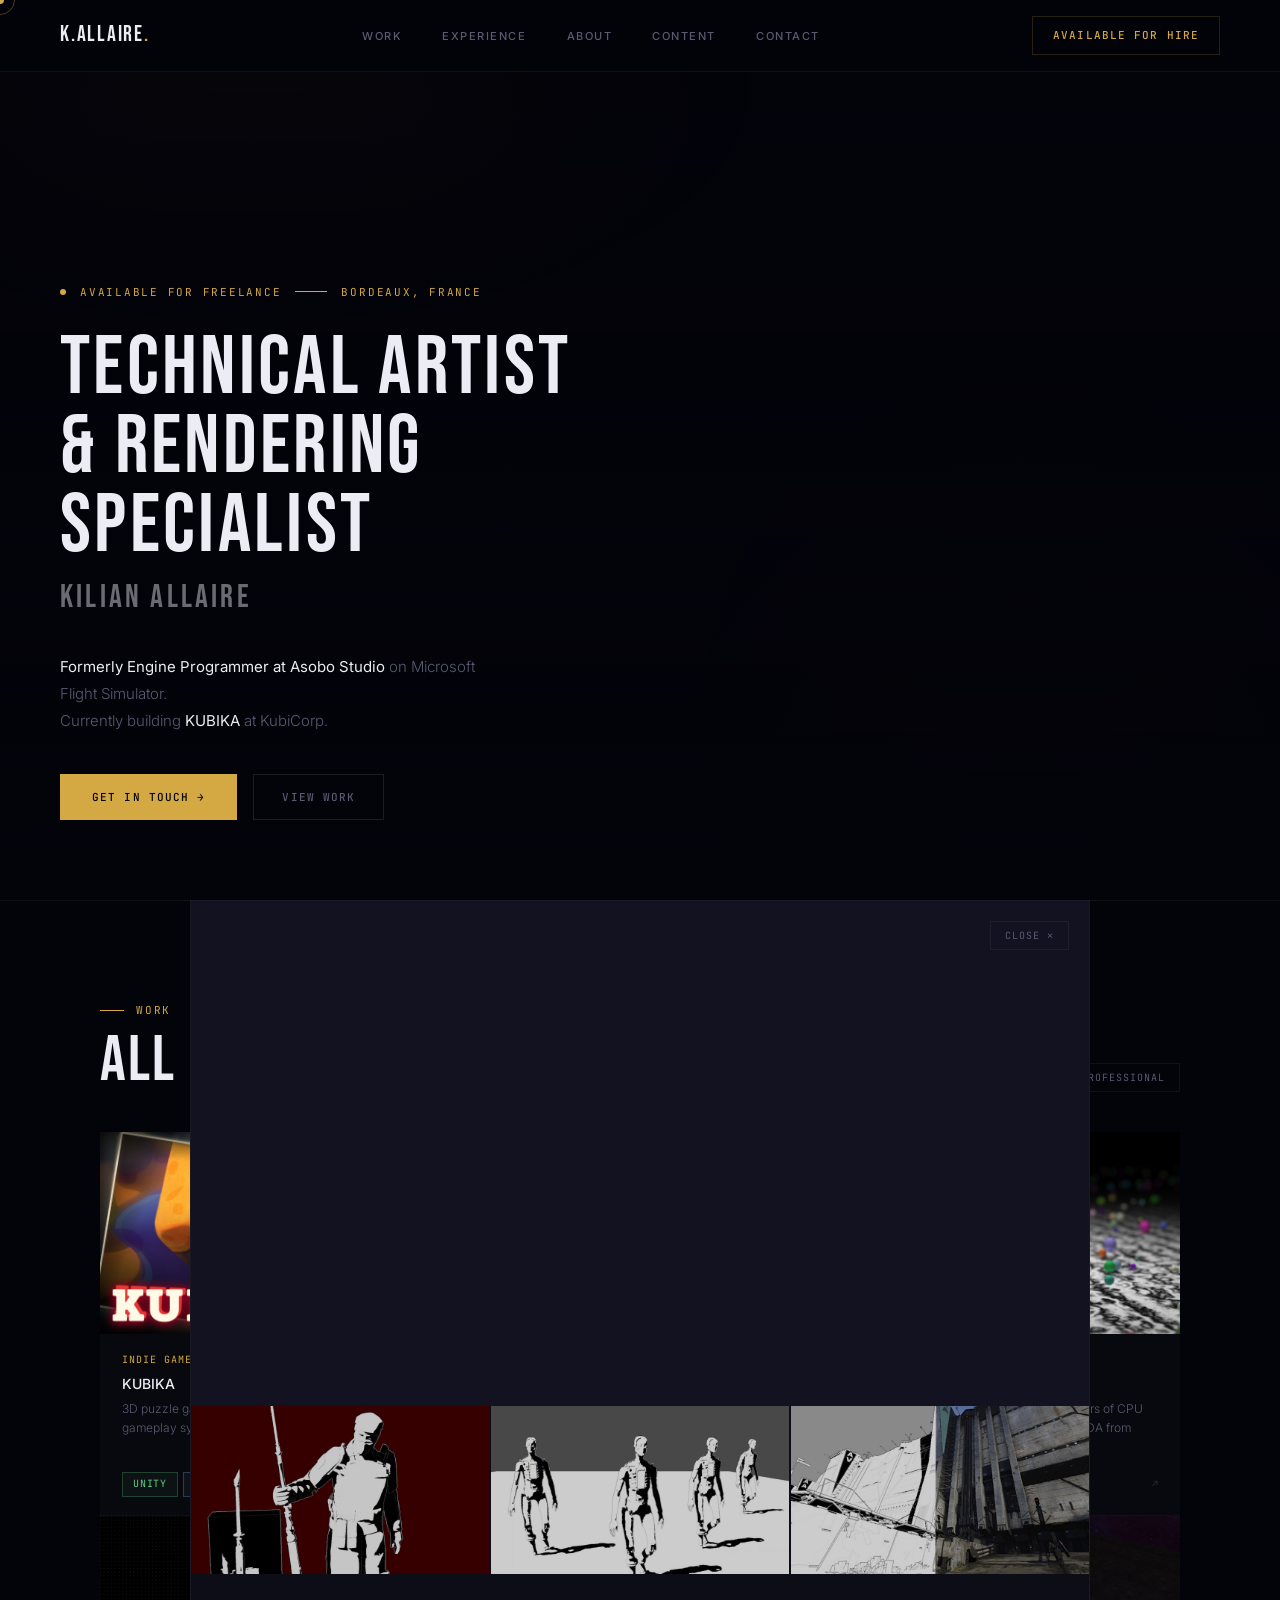
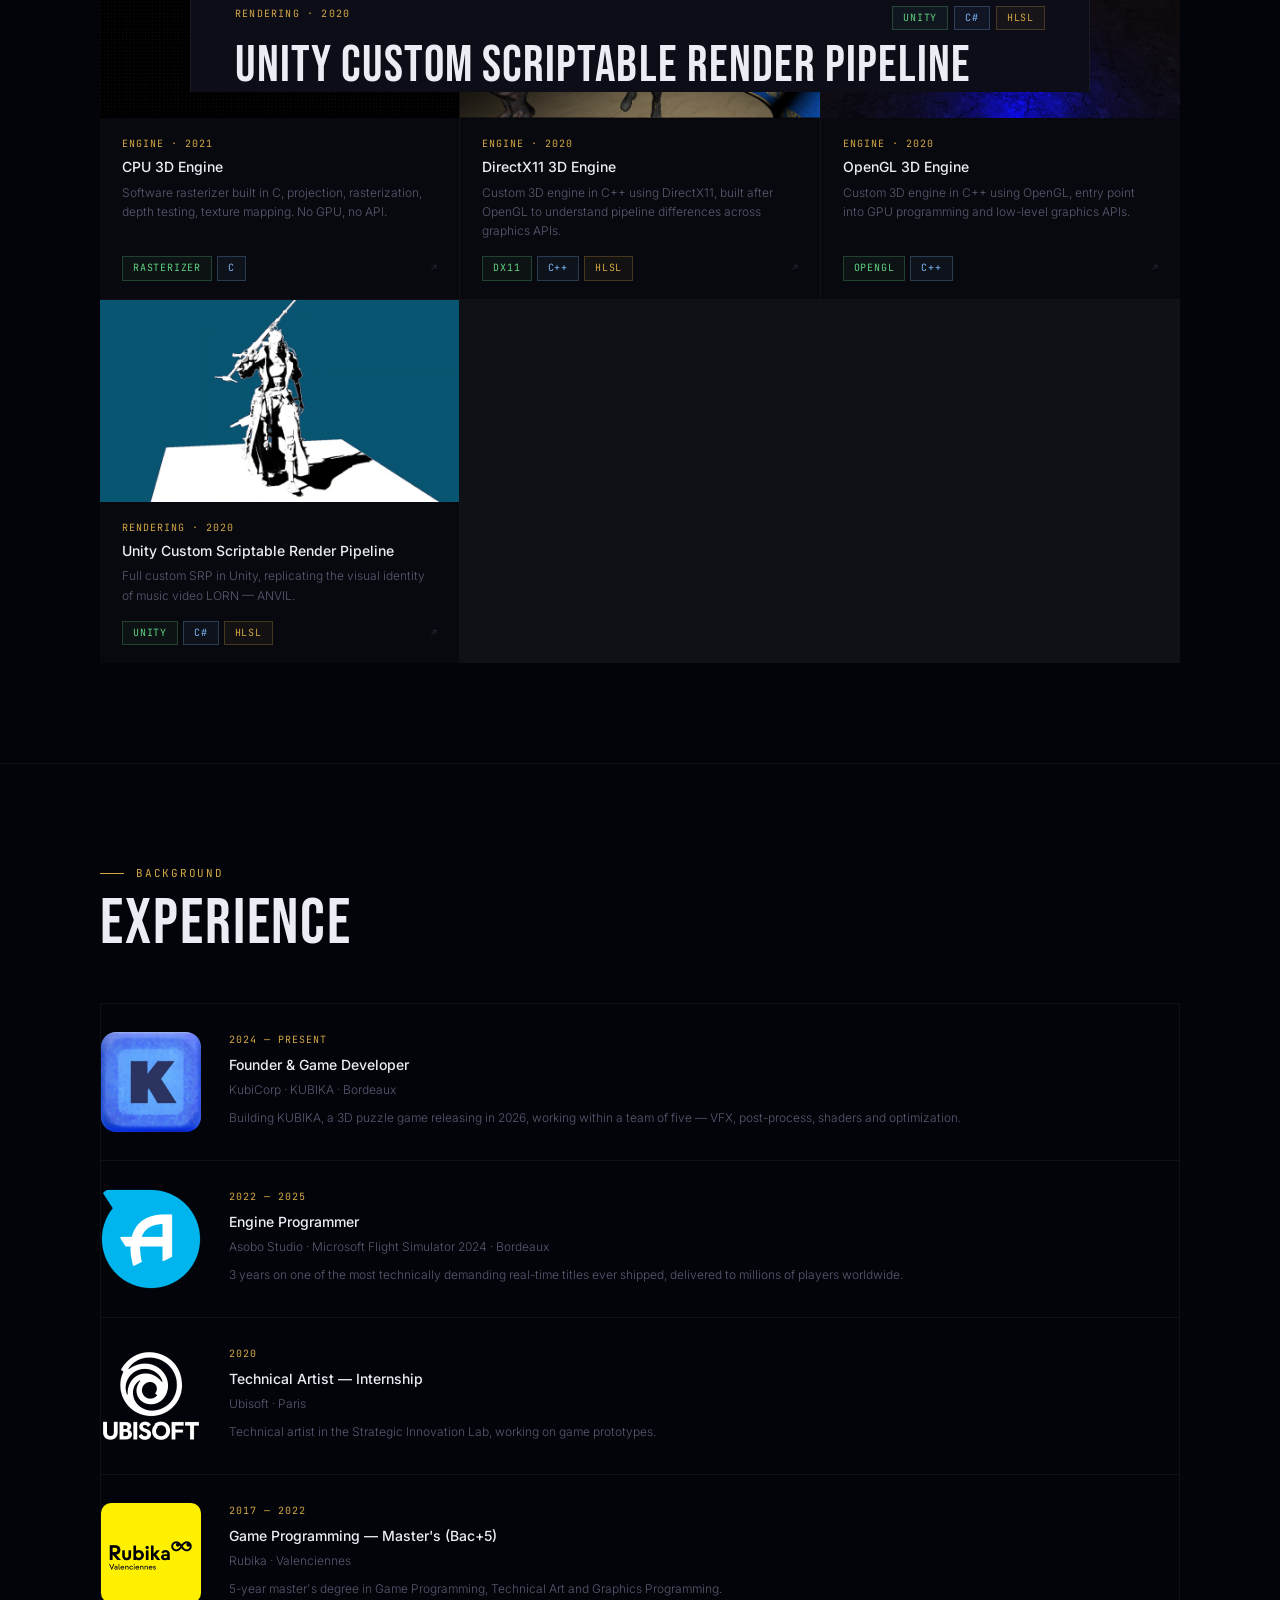
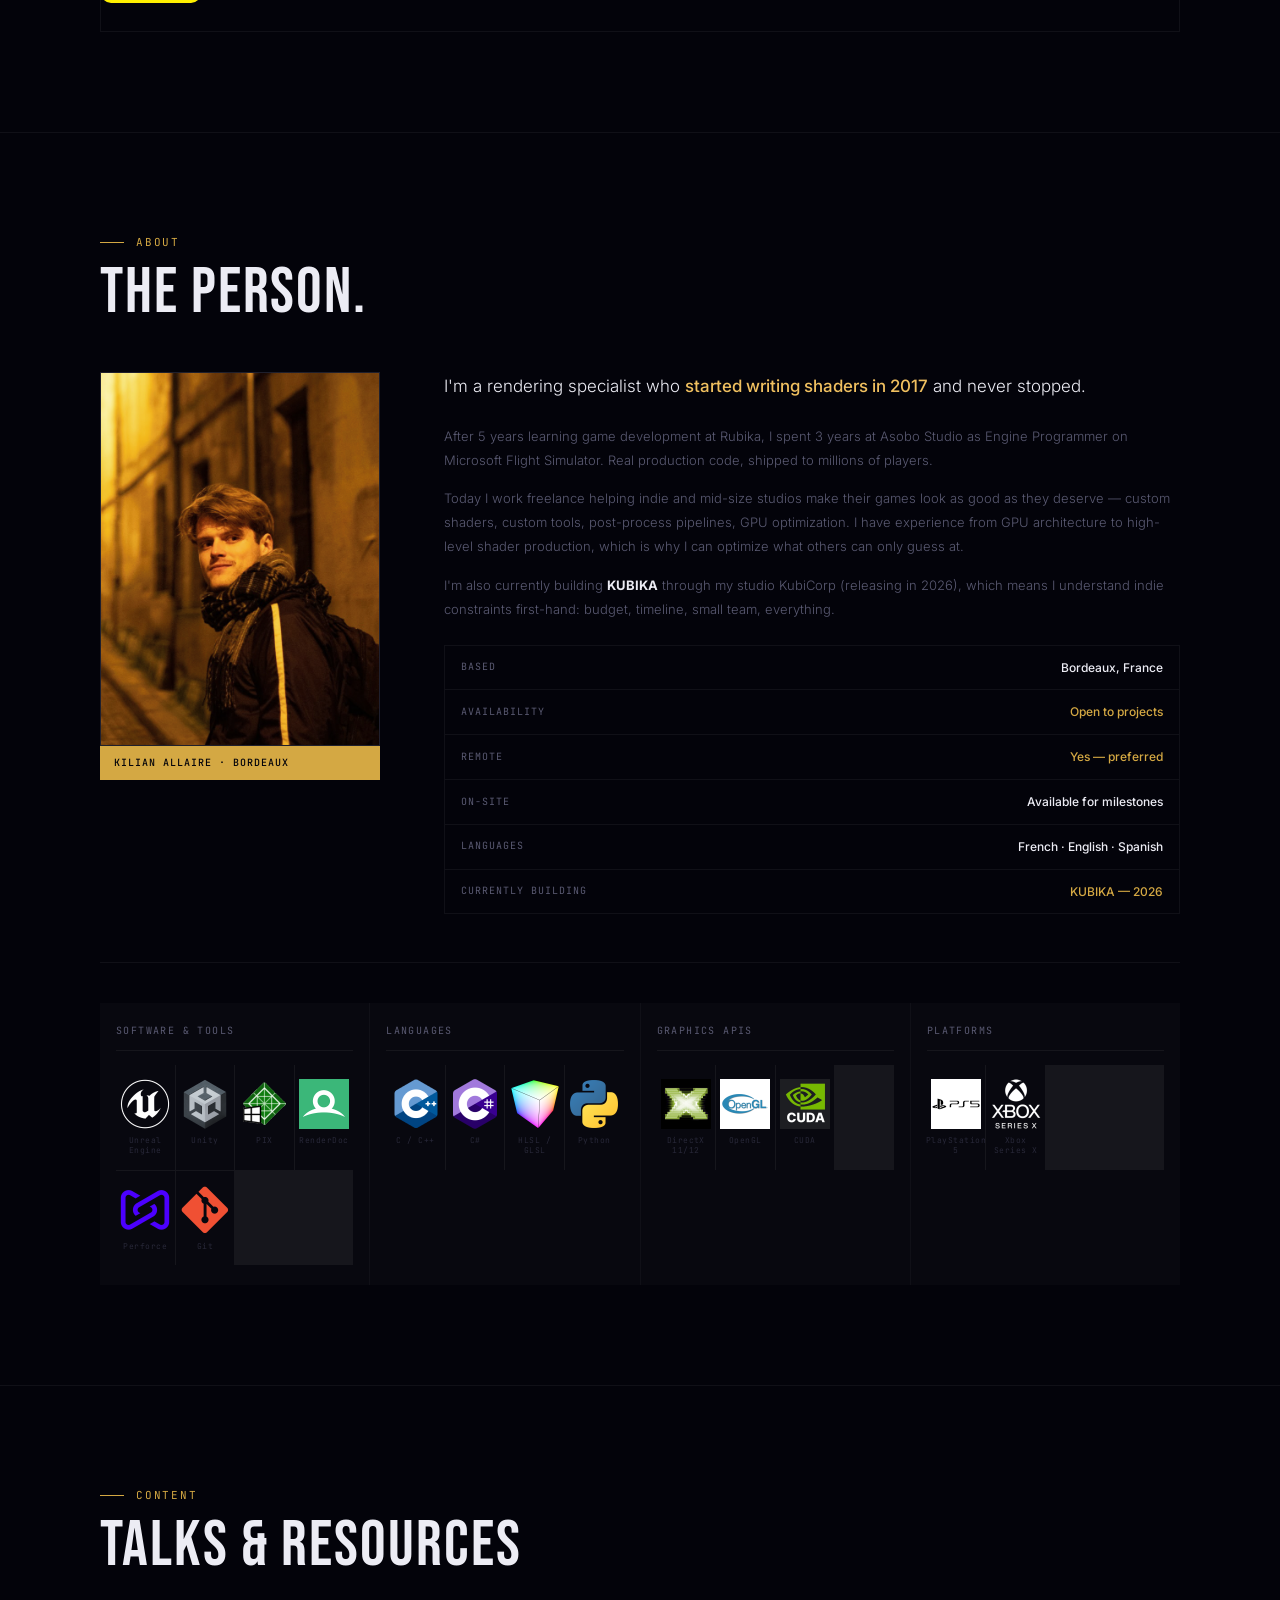
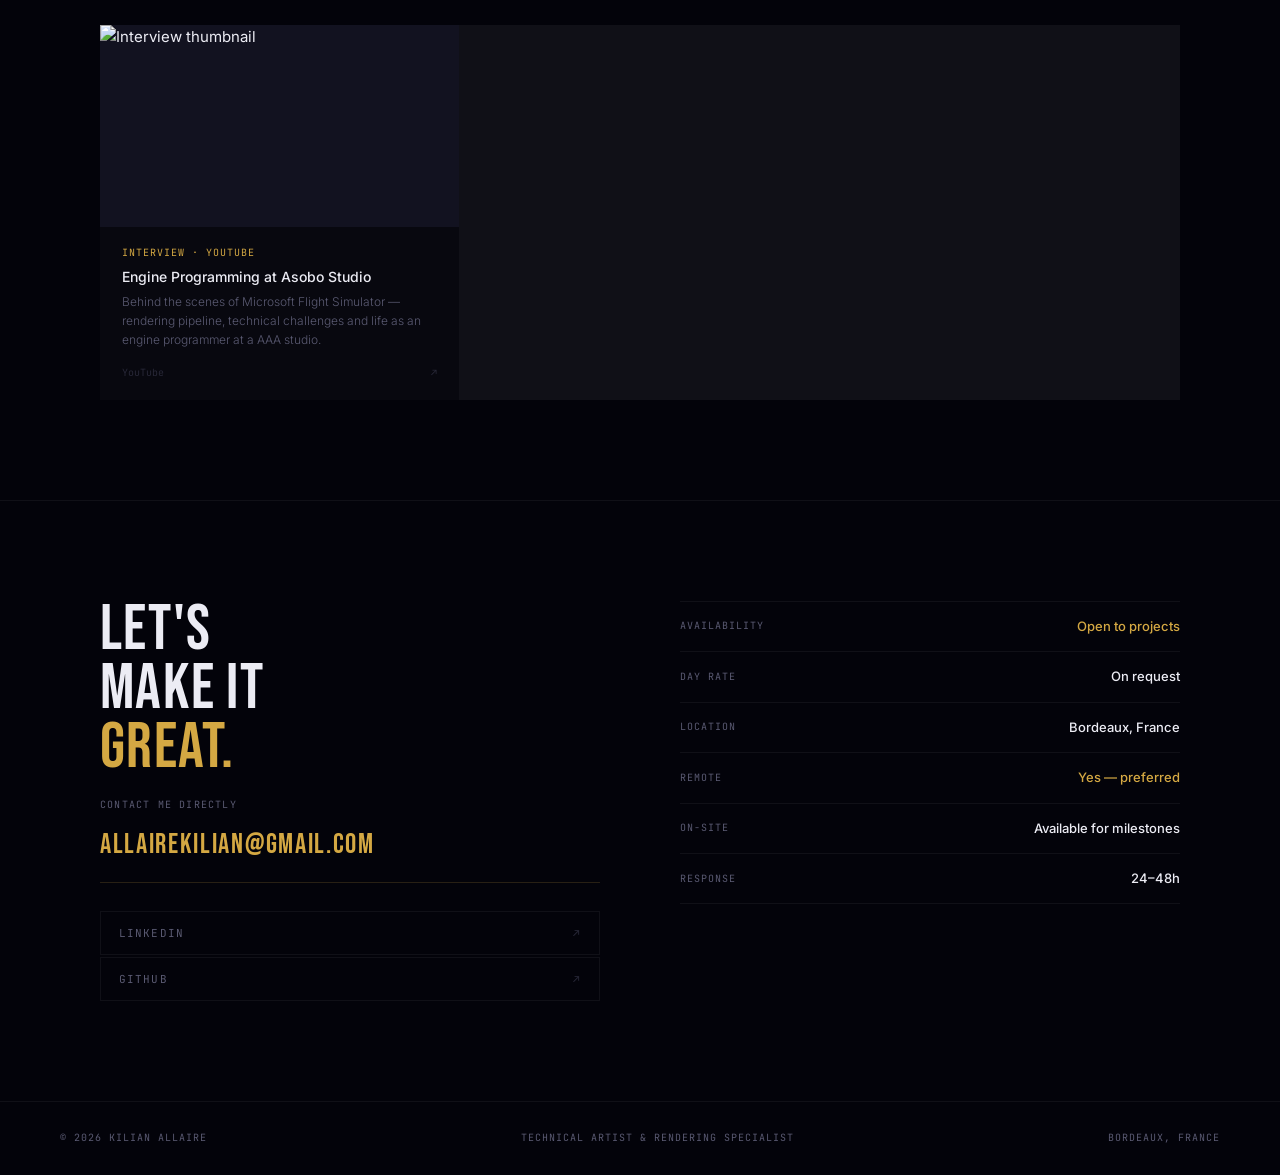
==== commit 5a8d271c: "maj portfolio" ====
--- a/index.html
+++ b/index.html
@@ -3,8 +3,32 @@
 <head>
 <meta charset="UTF-8"/>
 <meta name="viewport" content="width=device-width,initial-scale=1.0"/>
-<title>Kilian Allaire, Technical Artist & Rendering Specialist</title>
-<meta name="description" content="Technical Artist & Rendering Specialist, Custom Shaders, Post-process, GPU Optimization. UE5, Unity, Custom Engines. Formerly Asobo Studio."/>
+<title>Kilian Allaire — Technical Artist & Rendering Specialist</title>
+<meta name="description" content="Technical Artist & Rendering Specialist based in Bordeaux. Custom shaders, post-process, GPU optimization. Formerly Engine Programmer at Asobo Studio on Microsoft Flight Simulator."/>
+<meta name="keywords" content="Technical Artist, Rendering Specialist, Shader Developer, GPU Optimization, UE5, Unreal Engine, Unity, HLSL, C++, Freelance, Bordeaux, Asobo Studio"/>
+<meta name="author" content="Kilian Allaire"/>
+<meta name="robots" content="index, follow"/>
+<link rel="canonical" href="https://kilianallaire.com/"/>
+
+<!-- Favicon -->
+<link rel="icon" type="image/png" href="img/favicon/favicon.png"/>
+<link rel="apple-touch-icon" href="img/favicon/favicon.png"/>
+
+<!-- Schema.org -->
+<script type="application/ld+json">
+{"@context":"https://schema.org","@type":"Person","name":"Kilian Allaire","jobTitle":"Technical Artist & Rendering Specialist","url":"https://kilianallaire.com","email":"allairekilian@gmail.com","address":{"@type":"PostalAddress","addressLocality":"Bordeaux","addressCountry":"FR"},"sameAs":["https://www.linkedin.com/in/kilian-allaire","https://github.com/Kilian12345"],"knowsAbout":["Technical Art","Rendering","HLSL","GPU Optimization","Unreal Engine","Unity","C++"]}
+</script> <!-- (LinkedIn, Facebook, Discord previews) -->
+<meta property="og:type" content="website"/>
+<meta property="og:url" content="https://kilianallaire.com/"/>
+<meta property="og:title" content="Kilian Allaire — Technical Artist & Rendering Specialist"/>
+<meta property="og:description" content="Custom shaders, post-process & GPU optimization. Formerly Engine Programmer at Asobo Studio on Microsoft Flight Simulator."/>
+<meta property="og:image" content="https://kilianallaire.com/img/seo/seoThumbnail.jpg"/>
+
+<!-- Twitter card -->
+<meta name="twitter:card" content="summary_large_image"/>
+<meta name="twitter:title" content="Kilian Allaire — Technical Artist & Rendering Specialist"/>
+<meta name="twitter:description" content="Custom shaders, post-process & GPU optimization. Formerly Engine Programmer at Asobo Studio on Microsoft Flight Simulator."/>
+<meta name="twitter:image" content="https://kilianallaire.com/img/seo/seoThumbnail.jpg"/>
 <link rel="stylesheet" href="shared.css"/>
 <style>
 .wrap{max-width:1200px;margin:0 auto;padding:0 60px}
@@ -85,10 +109,10 @@
 .bf-val{font-size:12px;color:var(--text);font-weight:500}
 .bf-val.gold{color:var(--gold)}
 
-/* SKILLS, 4 colonnes égales côte à côte */
+/* SKILLS — 4 colonnes égales côte à côte */
 .skills-inline{margin-top:48px;padding-top:40px;border-top:1px solid var(--line)}
 .skills-4col{display:grid;grid-template-columns:repeat(4,1fr);gap:1px;background:var(--line)}
-.skb{margin-bottom:0;padding:20px 16px}
+.skb{margin-bottom:0;background:var(--dark);padding:20px 16px}
 .skb-title{font-family:var(--mono);font-size:10px;color:var(--muted);letter-spacing:.14em;text-transform:uppercase;padding-bottom:10px;border-bottom:1px solid var(--line);margin-bottom:14px}
 .logo-grid{display:grid;grid-template-columns:repeat(auto-fill,minmax(52px,1fr));gap:1px;background:var(--line)}
 .logo-item{background:var(--dark);padding:14px 6px;display:flex;flex-direction:column;align-items:center;gap:6px;transition:background .25s}
@@ -212,7 +236,7 @@
 <div id="cursor-ring"></div>
 
 <nav>
-  <a class="nav-logo" href="#hero">Kilian Allaire<span>.</span></a>
+  <a class="nav-logo" href="#hero">K.ALLAIRE<span>.</span></a>
   <ul class="nav-links">
     <li><a href="#work">Work</a></li>
     <li><a href="#experience">Experience</a></li>
@@ -226,7 +250,7 @@
 <!-- HERO -->
 <section id="hero">
   <div class="hero-bg">
-    <video autoplay loop muted playsinline><source src="img/hero/videoPortfolio.mp4" type="video/mp4"/></video>
+    <video id="hero-video" autoplay loop muted playsinline><source src="img/hero/videoPortfolio.mp4" type="video/mp4"/></video>
   </div>
   <div class="hero-content">
     <div class="hero-eyebrow"><div class="pulse"></div><span>Available for freelance</span><div class="eyebrow-line"></div><span>Bordeaux, France</span></div>
@@ -319,7 +343,7 @@
         <div class="pg-body">
           <div class="pg-cat">Rendering · 2020</div>
           <div class="pg-title">Unity Custom Scriptable Render Pipeline</div>
-          <div class="pg-desc">Full custom SRP in Unity, replicating the visual identity of music video LORN - ANVIL.</div>
+          <div class="pg-desc">Full custom SRP in Unity, replicating the visual identity of music video LORN — ANVIL.</div>
           <div class="pg-footer"><div class="pg-tags"><span class="wtag wtag-e">Unity</span><span class="wtag wtag-p">C#</span><span class="wtag wtag-s">HLSL</span></div><div class="pg-arrow">↗</div></div>
         </div>
       </div>
@@ -337,17 +361,17 @@
       <div class="exp-item">
         <div class="exp-logo"><img src="img/experiences/kubicorp/kubicorpLogo.png" alt="KubiCorp"/></div>
         <div class="exp-body">
-          <div class="exp-period">2024, Present</div>
+          <div class="exp-period">2024 — Present</div>
           <div class="exp-role">Founder & Game Developer</div>
           <div class="exp-company">KubiCorp · KUBIKA · Bordeaux</div>
-          <div class="exp-short">Building KUBIKA, a 3D puzzle game releasing in 2026, working within a team of five, VFX, post-process, shaders and optimization.</div>
+          <div class="exp-short">Building KUBIKA, a 3D puzzle game releasing in 2026, working within a team of five — VFX, post-process, shaders and optimization.</div>
         </div>
       </div>
 
       <div class="exp-item">
         <div class="exp-logo"><img src="img/experiences/asobo/AsoboLogo.png" alt="Asobo Studio"/></div>
         <div class="exp-body">
-          <div class="exp-period">2022, 2025</div>
+          <div class="exp-period">2022 — 2025</div>
           <div class="exp-role">Engine Programmer</div>
           <div class="exp-company">Asobo Studio · Microsoft Flight Simulator 2024 · Bordeaux</div>
           <div class="exp-short">3 years on one of the most technically demanding real-time titles ever shipped, delivered to millions of players worldwide.</div>
@@ -358,7 +382,7 @@
         <div class="exp-logo"><img src="img/experiences/ubisoft/ubiLogo.png" alt="Ubisoft"/></div>
         <div class="exp-body">
           <div class="exp-period">2020</div>
-          <div class="exp-role">Technical Artist, Internship</div>
+          <div class="exp-role">Technical Artist — Internship</div>
           <div class="exp-company">Ubisoft · Paris</div>
           <div class="exp-short">Technical artist in the Strategic Innovation Lab, working on game prototypes.</div>
         </div>
@@ -367,10 +391,10 @@
       <div class="exp-item">
         <div class="exp-logo"><img src="img/experiences/rubika/rubikaLogo.png" alt="Rubika"/></div>
         <div class="exp-body">
-          <div class="exp-period">2017, 2022</div>
-          <div class="exp-role">Game Programming, Master's (Bac+5)</div>
+          <div class="exp-period">2017 — 2022</div>
+          <div class="exp-role">Game Programming — Master's (Bac+5)</div>
           <div class="exp-company">Rubika · Valenciennes</div>
-          <div class="exp-short">5-year master's degree in Game Programming, learning about Technical Art and Graphics Programming on my free time.</div>
+          <div class="exp-short">5-year master's degree in Game Programming, Technical Art and Graphics Programming.</div>
         </div>
       </div>
 
@@ -393,21 +417,21 @@
         <p class="bio-intro">I'm a rendering specialist who <strong>started writing shaders in 2017</strong> and never stopped.</p>
         <div class="bio-body">
           <p>After 5 years learning game development at Rubika, I spent 3 years at Asobo Studio as Engine Programmer on Microsoft Flight Simulator. Real production code, shipped to millions of players.</p>
-          <p>Today I work freelance helping indie and mid-size studios make their games look as good as they deserve, custom shaders, custom tools, post-process pipelines, GPU optimization. I have experience from GPU architecture to high-level shader production, which is why I can optimize what others can only guess at.</p>
+          <p>Today I work freelance helping indie and mid-size studios make their games look as good as they deserve — custom shaders, custom tools, post-process pipelines, GPU optimization. I have experience from GPU architecture to high-level shader production, which is why I can optimize what others can only guess at.</p>
           <p>I'm also currently building <strong style="color:var(--text)">KUBIKA</strong> through my studio KubiCorp (releasing in 2026), which means I understand indie constraints first-hand: budget, timeline, small team, everything.</p>
         </div>
         <div class="bio-facts">
           <div class="bf-row"><span class="bf-label">Based</span><span class="bf-val">Bordeaux, France</span></div>
           <div class="bf-row"><span class="bf-label">Availability</span><span class="bf-val gold">Open to projects</span></div>
-          <div class="bf-row"><span class="bf-label">Remote</span><span class="bf-val gold">Yes, preferred</span></div>
+          <div class="bf-row"><span class="bf-label">Remote</span><span class="bf-val gold">Yes — preferred</span></div>
           <div class="bf-row"><span class="bf-label">On-site</span><span class="bf-val">Available for milestones</span></div>
           <div class="bf-row"><span class="bf-label">Languages</span><span class="bf-val">French · English · Spanish</span></div>
-          <div class="bf-row"><span class="bf-label">Currently building</span><span class="bf-val gold">KUBIKA, 2026</span></div>
-        </div>
-      </div>
-    </div>
-
-    <!-- SKILLS, full width under photo + bio -->
+          <div class="bf-row"><span class="bf-label">Currently building</span><span class="bf-val gold">KUBIKA — 2026</span></div>
+        </div>
+      </div>
+    </div>
+
+    <!-- SKILLS — full width under photo + bio -->
     <div class="skills-inline reveal">
       <div class="skills-4col">
 
@@ -470,7 +494,7 @@
         <div class="ct-body">
           <div class="ct-type">Interview · YouTube</div>
           <div class="ct-title">Engine Programming at Asobo Studio</div>
-          <div class="ct-desc">Behind the scenes of Microsoft Flight Simulator, rendering pipeline, technical challenges and life as an engine programmer at a AAA studio.</div>
+          <div class="ct-desc">Behind the scenes of Microsoft Flight Simulator — rendering pipeline, technical challenges and life as an engine programmer at a AAA studio.</div>
           <div class="ct-footer"><div class="ct-source">YouTube</div><div class="ct-arrow">↗</div></div>
         </div>
       </a>
@@ -498,7 +522,7 @@
         <div class="info-row"><span class="info-label">Availability</span><span class="info-val gold">Open to projects</span></div>
         <div class="info-row"><span class="info-label">Day rate</span><span class="info-val">On request</span></div>
         <div class="info-row"><span class="info-label">Location</span><span class="info-val">Bordeaux, France</span></div>
-        <div class="info-row"><span class="info-label">Remote</span><span class="info-val gold">Yes, preferred</span></div>
+        <div class="info-row"><span class="info-label">Remote</span><span class="info-val gold">Yes — preferred</span></div>
         <div class="info-row"><span class="info-label">On-site</span><span class="info-val">Available for milestones</span></div>
         <div class="info-row"><span class="info-label">Response</span><span class="info-val">24–48h</span></div>
       </div>
@@ -538,7 +562,8 @@
       </div>
       <div class="ov-title">KUBIKA</div>
       <div class="ov-desc">
-        <p>3D puzzle game built with Unity at KubiCorp, responsible for visual feedbacks, custom shaders, VFX, and optimization.</p>
+        <p>3D puzzle game built from scratch at KubiCorp — responsible for the entire technical stack including engine programming, custom shaders, VFX, gameplay systems and the full technical art pipeline.</p>
+        <p>⚠️ Add specific technical details — what shaders you wrote, what visual problems you solved, what makes the rendering distinctive.</p>
       </div>
     </div>
   </div>
@@ -568,8 +593,9 @@
       </div>
       <div class="ov-title">Microsoft Flight Simulator 2024</div>
       <div class="ov-desc">
-        <p>3 years as Engine Programmer at Asobo Studio on one of the most visually ambitious real-time applications ever shipped, working on a custom in-house engine and delivering to millions of players worldwide across PC, Xbox and PS5.</p>
-        <p>Working on graphics features, custom artist tools, cross platform support and game optimization.</p>
+        <p>3 years as Engine Programmer at Asobo Studio on one of the most visually ambitious real-time applications ever shipped — working on a custom in-house engine and delivering to millions of players worldwide across PC and Xbox.</p>
+        <p>Responsibilities covered custom shaders, post-process systems, GPU-level optimization and new rendering features. At this scale, every millisecond and every visual decision is measurable across the entire player base.</p>
+        <p>⚠️ Add what you can within NDA — which systems you owned, what visual problems you solved, what shipped.</p>
       </div>
     </div>
   </div>
@@ -592,8 +618,8 @@
       </div>
       <div class="ov-title">CUDA Raytracer</div>
       <div class="ov-desc">
-        <p>Built from scratch to understand the fundamentals of raytracing, a technique becoming increasingly relevant in real-time rendering.</p>
-        <p>The initial CPU-only implementation was unusably slow: even with multithreading, a single frame took hours. Implementing CUDA moved the entire computation to the GPU, reducing render time from hours to seconds, the same principle behind modern hardware-accelerated renderers.</p>
+        <p>Built from scratch to understand the fundamentals of raytracing — a technique becoming increasingly relevant in real-time rendering.</p>
+        <p>The initial CPU-only implementation was unusably slow: even with multithreading, a single frame took hours. Implementing CUDA moved the entire computation to the GPU, reducing render time from hours to seconds — the same principle behind modern hardware-accelerated renderers.</p>
         <p>A foundational project for understanding GPU parallelism and light transport math at the implementation level.</p>
       </div>
     </div>
@@ -624,8 +650,9 @@
       </div>
       <div class="ov-title">CPU 3D Engine</div>
       <div class="ov-desc">
-        <p>After working with DirectX11, I wanted to understand what the graphics API was actually doing beneath the abstraction. The answer was to build a complete software rasterizer in C, no GPU, no API, just the CPU and math.</p>
-        <p>Implemented every step of the 3D rendering pipeline manually: vertex transformation, perspective projection, triangle rasterization, depth testing, texture mapping and basic lighting. Writing this by hand made graphics operations concrete rather than abstract.</p>
+        <p>After working with DirectX11, I wanted to understand what the graphics API was actually doing beneath the abstraction. The answer was to build a complete software rasterizer in C — no GPU, no API, just the CPU and math.</p>
+        <p>Implemented every step of the 3D rendering pipeline manually: vertex transformation, perspective projection, triangle rasterization, depth testing, texture mapping and basic lighting. Writing this by hand made GPU operations concrete rather than abstract.</p>
+        <p>This is the project that lets me profile and optimize at a level most tech artists can't — I know exactly what each draw call is doing at the hardware level.</p>
       </div>
     </div>
   </div>
@@ -655,7 +682,8 @@
       </div>
       <div class="ov-title">DirectX11 3D Engine</div>
       <div class="ov-desc">
-        <p>First introduction to a low-level graphics API, custom 3D engine built in C++ using DirectX11. Built after OpenGL to understand how two different graphics APIs approach the same pipeline, and where they diverge at the driver and state management level.</p>
+        <p>First introduction to a low-level graphics API — custom 3D rendering engine built in C++ using DirectX11. This was the entry point into GPU programming and the start of a series of renderer projects that each went deeper into the pipeline.</p>
+        <p>⚠️ Add what rendering features you implemented — shadow mapping, normal mapping, lighting model, what you learned from working directly with the API at this level.</p>
       </div>
     </div>
   </div>
@@ -685,7 +713,8 @@
       </div>
       <div class="ov-title">OpenGL 3D Engine</div>
       <div class="ov-desc">
-        <p>First introduction to a low-level graphics API, custom 3D engine in C++ using OpenGL. This was the entry point into GPU programming and the start of a series of renderer projects that each went deeper into the pipeline.</p>
+        <p>Custom 3D engine in C++ using OpenGL — built after DirectX11 to understand how two different graphics APIs approach the same pipeline, and where they diverge at the driver and state management level.</p>
+        <p>⚠️ Add what you specifically implemented and what the comparison with DirectX11 taught you technically.</p>
       </div>
     </div>
   </div>
@@ -715,8 +744,8 @@
       </div>
       <div class="ov-title">Unity Custom Scriptable Render Pipeline</div>
       <div class="ov-desc">
-        <p>Full Custom Scriptable Render Pipeline built from scratch in Unity, not a modification of the default pipeline, but a complete replacement written in C# and HLSL, replicating the visual identity of the music video LORN - ANVIL.</p>
-        <p>Working at the pipeline level meant implementing native rendering effects and stripping unnecessary overhead, exactly the approach used in production to build a specific visual identity while hitting performance targets. This project was a turning point: the render pipeline is not a black box, it is a programmable system you can shape to serve any visual goal.</p>
+        <p>Full Custom Scriptable Render Pipeline built from scratch in Unity — not a modification of the default pipeline, but a complete replacement written in C# and HLSL, replicating the visual identity of the music video LORN — ANVIL.</p>
+        <p>Working at the pipeline level meant implementing native rendering effects and stripping unnecessary overhead — exactly the approach used in production to build a specific visual identity while hitting performance targets. This project was a turning point: the render pipeline is not a black box, it is a programmable system you can shape to serve any visual goal.</p>
       </div>
     </div>
   </div>
@@ -733,6 +762,16 @@
 </div>
 
 <script>
+// Hero video autoplay fallback
+const heroVid=document.getElementById('hero-video');
+if(heroVid){
+  heroVid.play().catch(()=>{
+    const retry=()=>{heroVid.play();document.removeEventListener('click',retry);document.removeEventListener('touchstart',retry);document.removeEventListener('keydown',retry)};
+    document.addEventListener('click',retry,{once:true});
+    document.addEventListener('touchstart',retry,{once:true});
+    document.addEventListener('keydown',retry,{once:true});
+  });
+}
 const cur=document.getElementById('cursor'),ring=document.getElementById('cursor-ring');
 let mx=0,my=0,rx=0,ry=0;
 document.addEventListener('mousemove',e=>{mx=e.clientX;my=e.clientY;cur.style.left=mx+'px';cur.style.top=my+'px'});
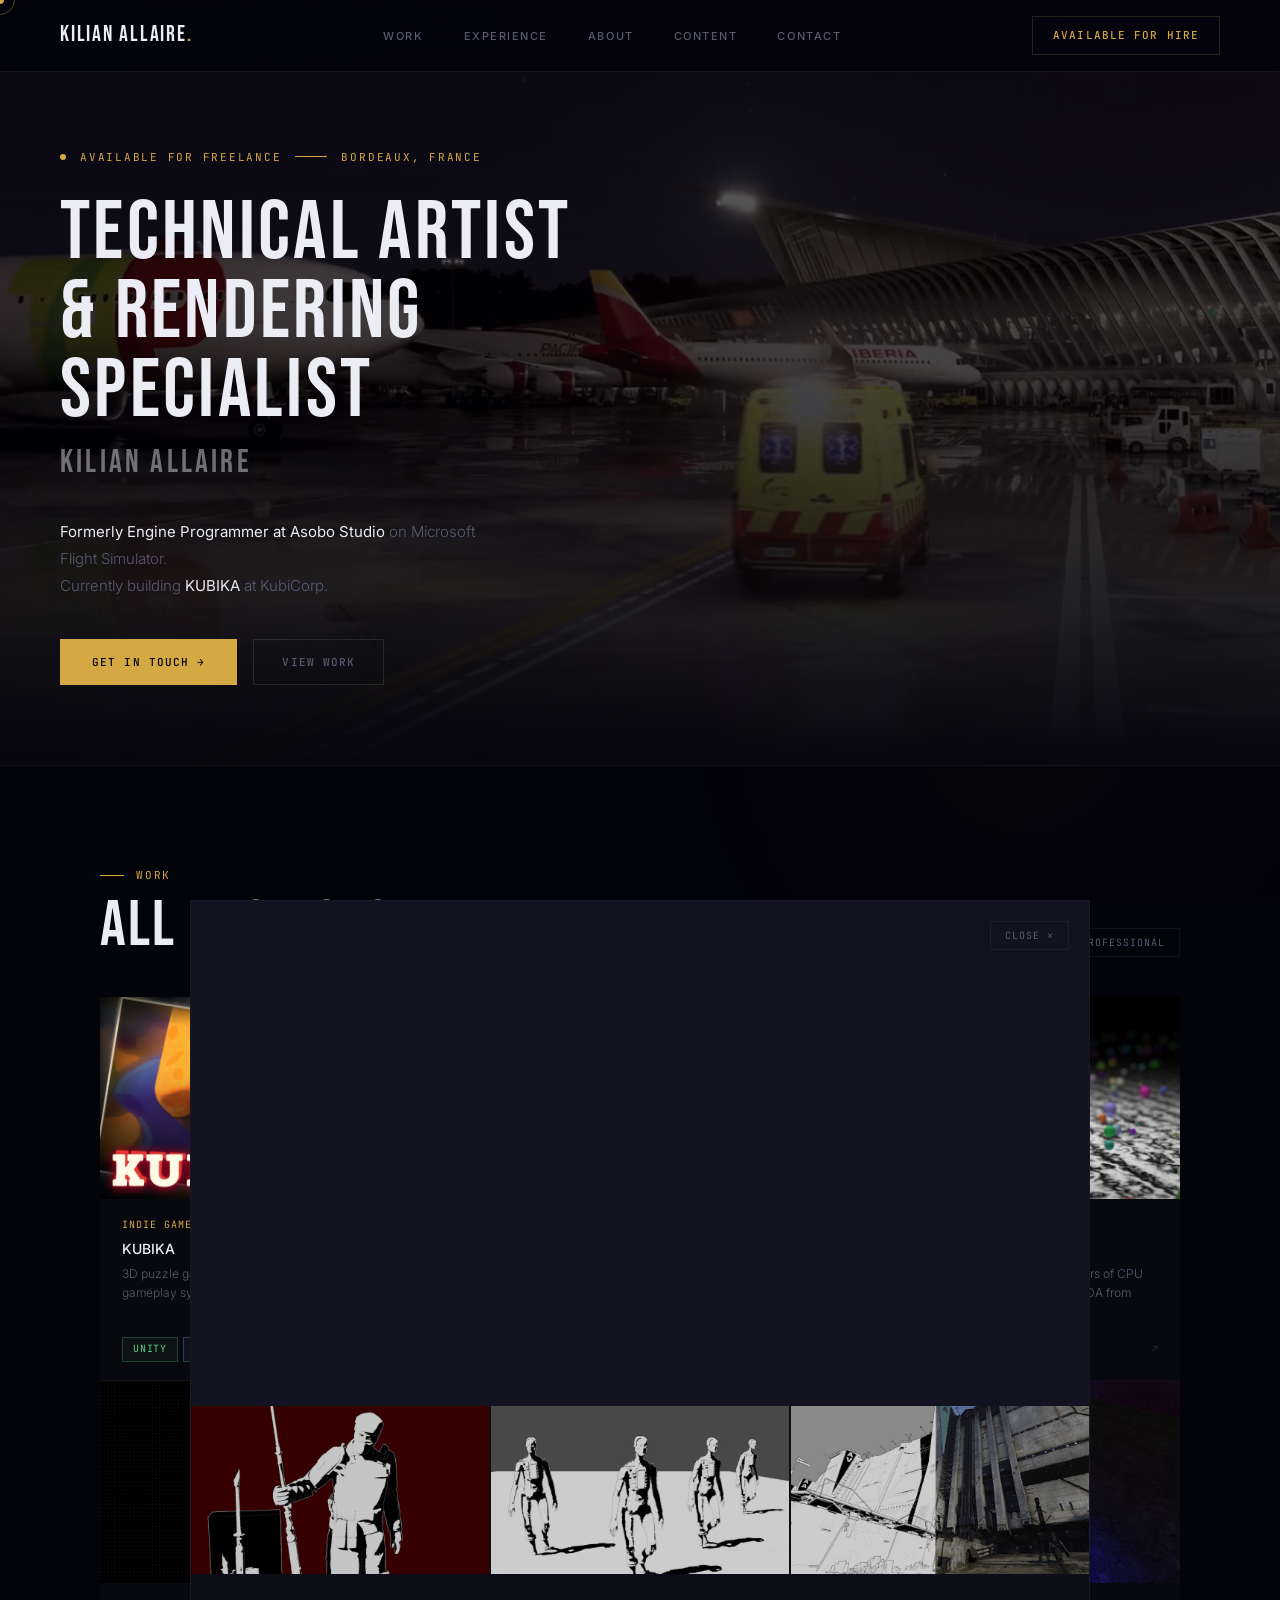
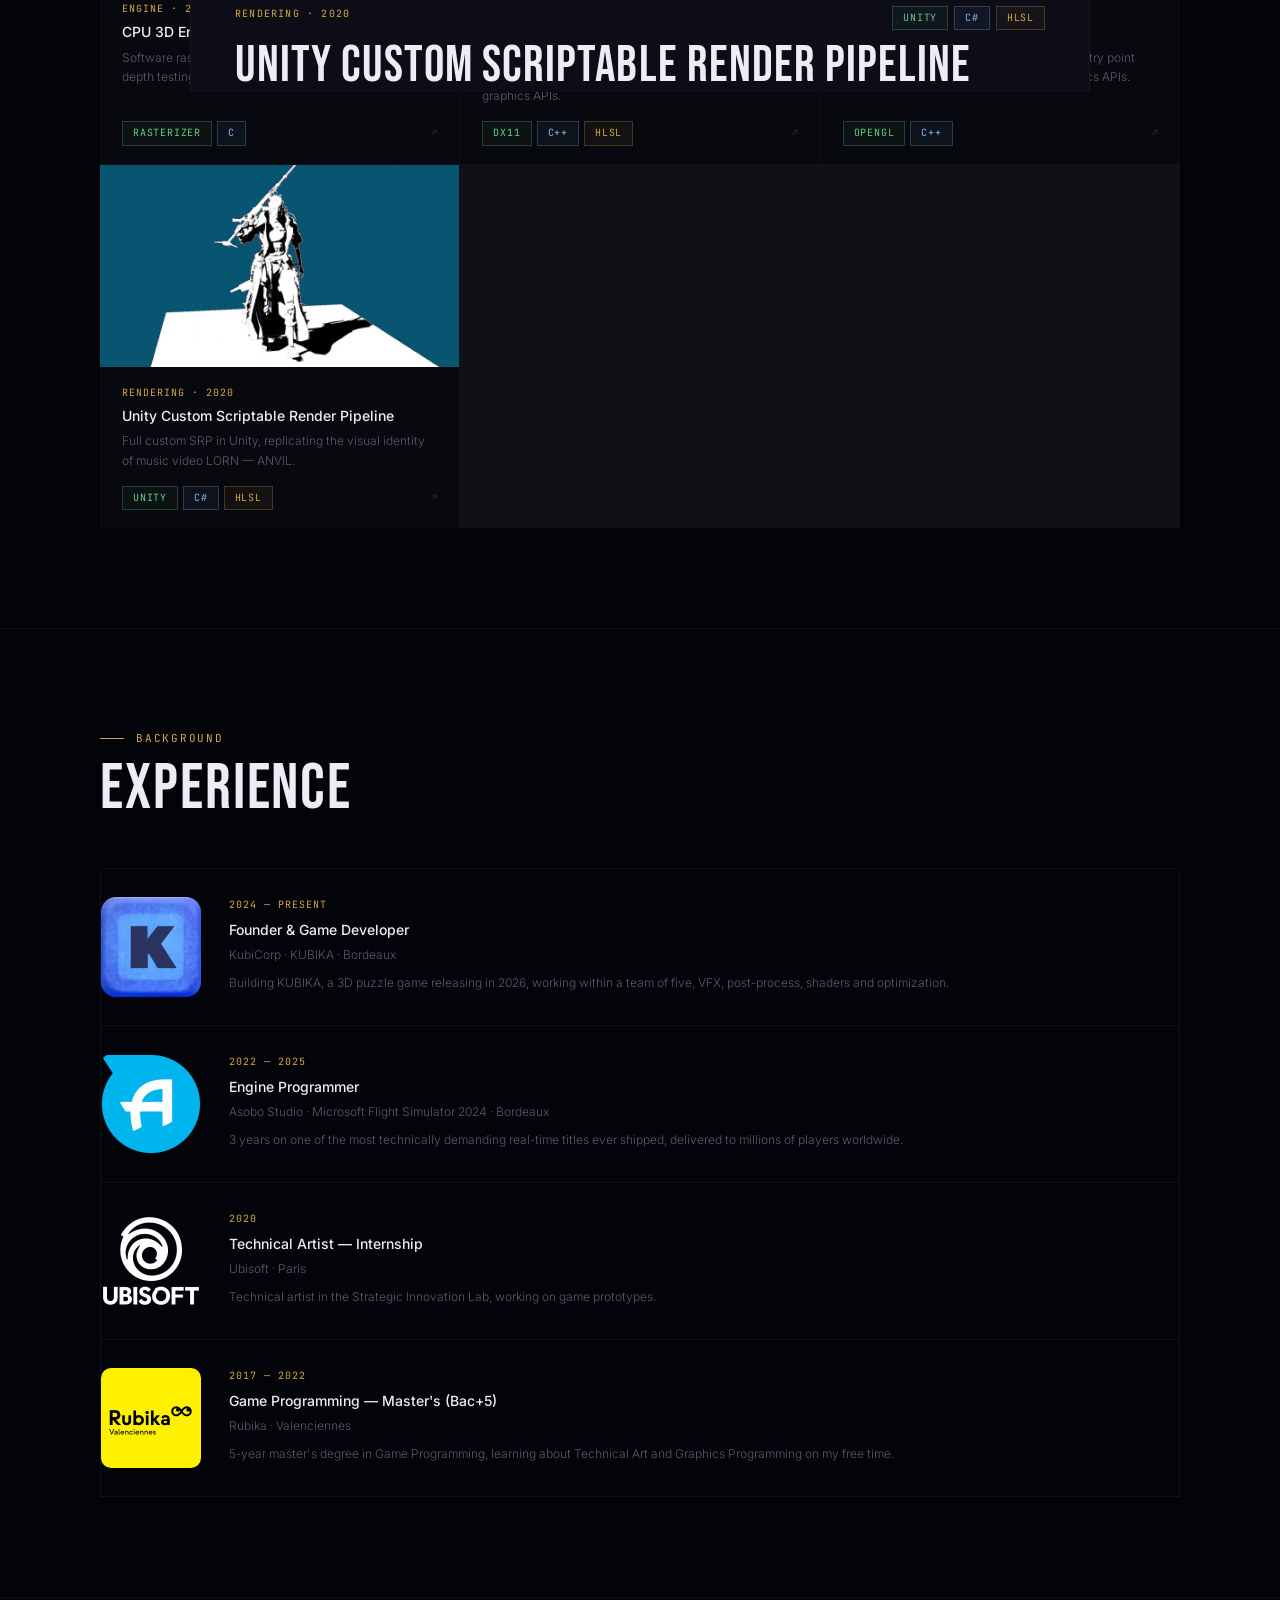
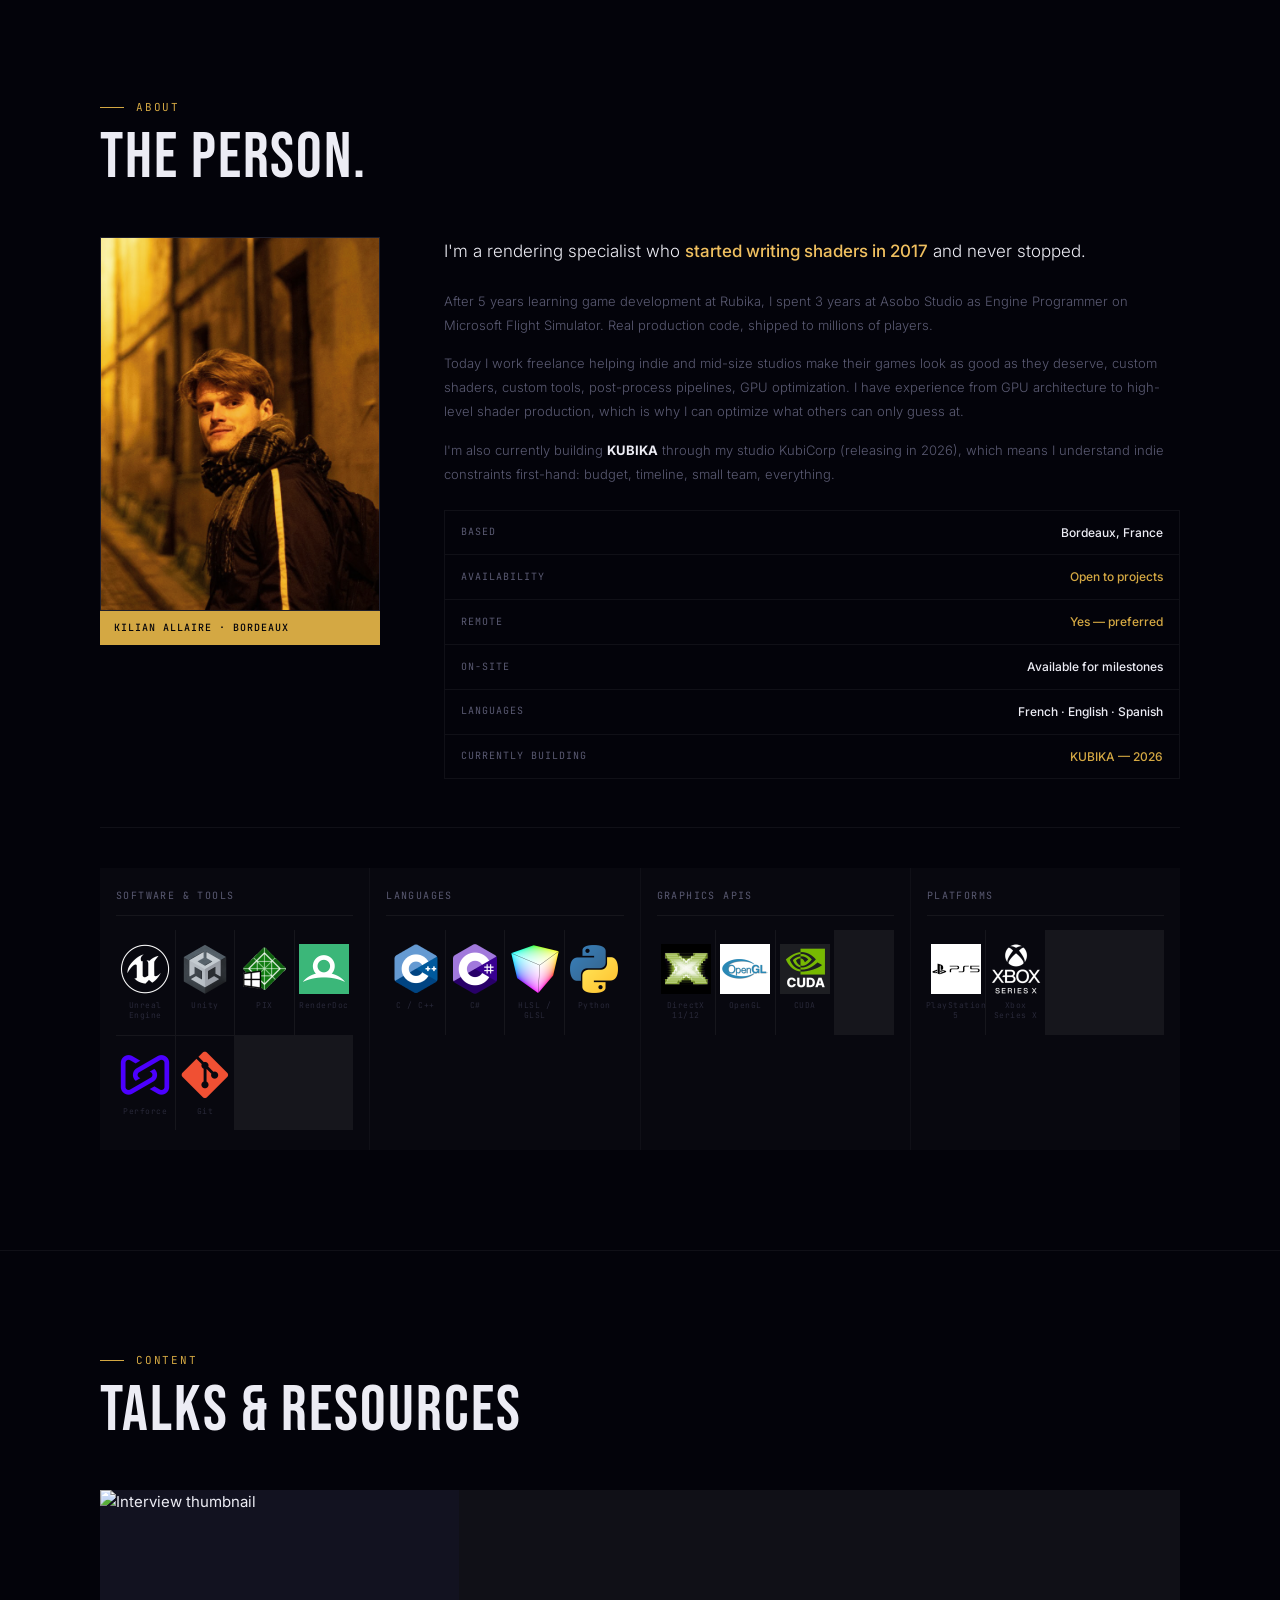
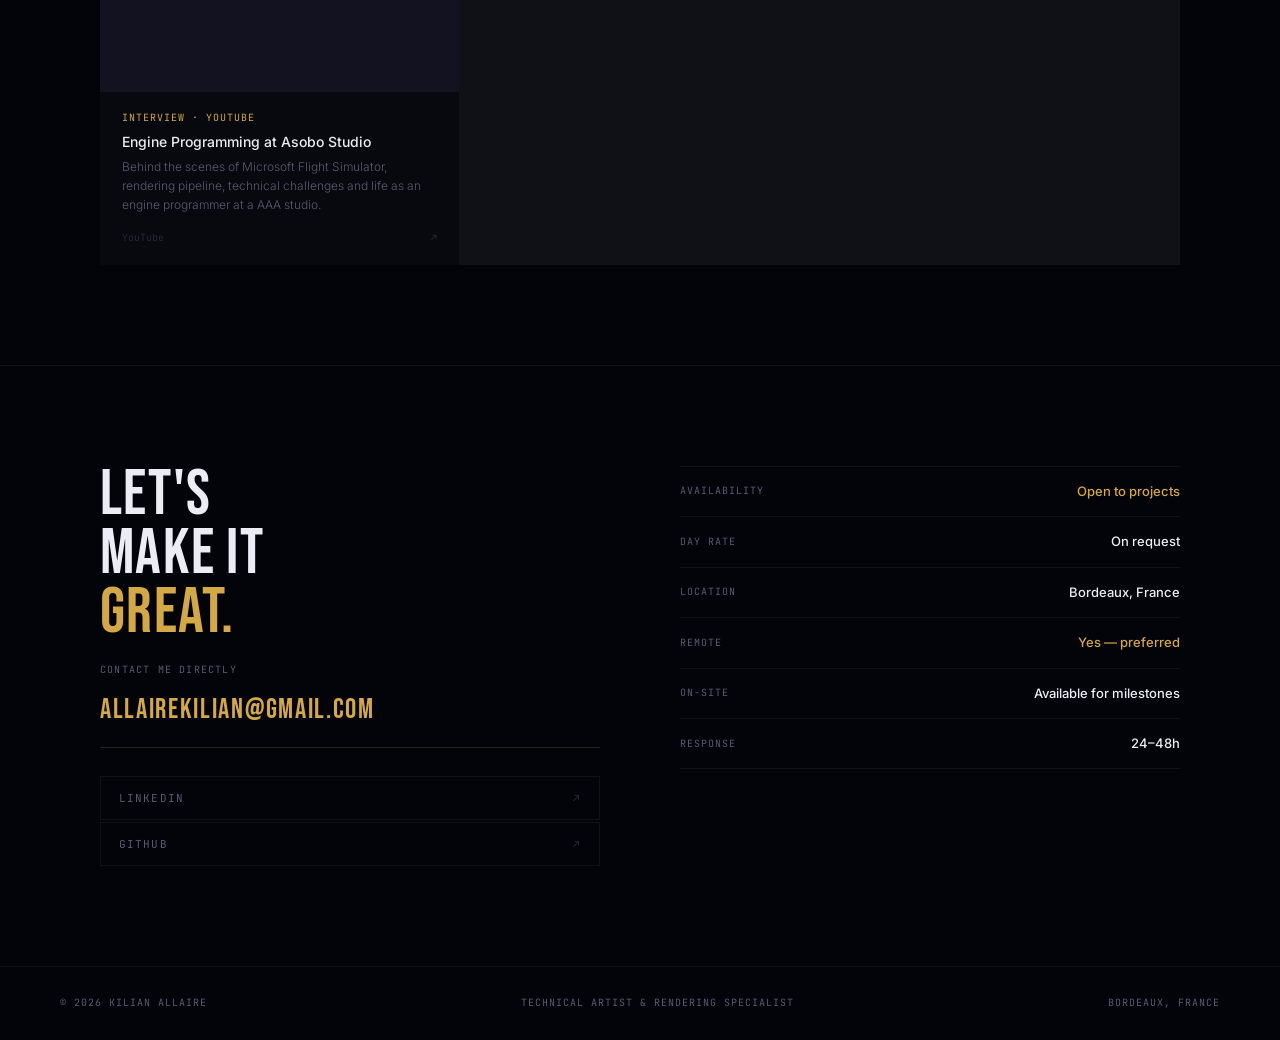
==== commit af961636: "maj portfolio" ====
--- a/index.html
+++ b/index.html
@@ -17,7 +17,9 @@
 <!-- Schema.org -->
 <script type="application/ld+json">
 {"@context":"https://schema.org","@type":"Person","name":"Kilian Allaire","jobTitle":"Technical Artist & Rendering Specialist","url":"https://kilianallaire.com","email":"allairekilian@gmail.com","address":{"@type":"PostalAddress","addressLocality":"Bordeaux","addressCountry":"FR"},"sameAs":["https://www.linkedin.com/in/kilian-allaire","https://github.com/Kilian12345"],"knowsAbout":["Technical Art","Rendering","HLSL","GPU Optimization","Unreal Engine","Unity","C++"]}
-</script> <!-- (LinkedIn, Facebook, Discord previews) -->
+</script>
+
+<!-- Open Graph -->
 <meta property="og:type" content="website"/>
 <meta property="og:url" content="https://kilianallaire.com/"/>
 <meta property="og:title" content="Kilian Allaire — Technical Artist & Rendering Specialist"/>
@@ -29,6 +31,7 @@
 <meta name="twitter:title" content="Kilian Allaire — Technical Artist & Rendering Specialist"/>
 <meta name="twitter:description" content="Custom shaders, post-process & GPU optimization. Formerly Engine Programmer at Asobo Studio on Microsoft Flight Simulator."/>
 <meta name="twitter:image" content="https://kilianallaire.com/img/seo/seoThumbnail.jpg"/>
+
 <link rel="stylesheet" href="shared.css"/>
 <style>
 .wrap{max-width:1200px;margin:0 auto;padding:0 60px}
@@ -38,7 +41,7 @@
 .sec-title{font-family:var(--display);font-size:clamp(44px,5vw,72px);letter-spacing:.03em;line-height:.95;margin-bottom:48px}
 
 /* HERO */
-#hero{position:relative;z-index:1;min-height:100vh;display:flex;flex-direction:column;justify-content:flex-end;overflow:hidden}
+#hero{position:relative;z-index:1;min-height:85vh;display:flex;flex-direction:column;justify-content:flex-end;overflow:hidden}
 .hero-bg{position:absolute;inset:0;pointer-events:none}
 .hero-bg video{width:100%;height:100%;object-fit:cover;filter:brightness(.45) saturate(.7)}
 .hero-bg-ph{width:100%;height:100%;background:linear-gradient(160deg,#0c0c22 0%,#0a1018 40%,#180a18 100%)}
@@ -109,7 +112,7 @@
 .bf-val{font-size:12px;color:var(--text);font-weight:500}
 .bf-val.gold{color:var(--gold)}
 
-/* SKILLS — 4 colonnes égales côte à côte */
+/* SKILLS */
 .skills-inline{margin-top:48px;padding-top:40px;border-top:1px solid var(--line)}
 .skills-4col{display:grid;grid-template-columns:repeat(4,1fr);gap:1px;background:var(--line)}
 .skb{margin-bottom:0;background:var(--dark);padding:20px 16px}
@@ -236,7 +239,7 @@
 <div id="cursor-ring"></div>
 
 <nav>
-  <a class="nav-logo" href="#hero">K.ALLAIRE<span>.</span></a>
+  <a class="nav-logo" href="#hero">Kilian Allaire<span>.</span></a>
   <ul class="nav-links">
     <li><a href="#work">Work</a></li>
     <li><a href="#experience">Experience</a></li>
@@ -250,7 +253,9 @@
 <!-- HERO -->
 <section id="hero">
   <div class="hero-bg">
-    <video id="hero-video" autoplay loop muted playsinline><source src="img/hero/videoPortfolio.mp4" type="video/mp4"/></video>
+    <video id="hero-video" autoplay loop muted playsinline poster="img/hero/heroPoster.png">
+      <source src="img/hero/heroVideo.mp4" type="video/mp4"/>
+    </video>
   </div>
   <div class="hero-content">
     <div class="hero-eyebrow"><div class="pulse"></div><span>Available for freelance</span><div class="eyebrow-line"></div><span>Bordeaux, France</span></div>
@@ -364,7 +369,7 @@
           <div class="exp-period">2024 — Present</div>
           <div class="exp-role">Founder & Game Developer</div>
           <div class="exp-company">KubiCorp · KUBIKA · Bordeaux</div>
-          <div class="exp-short">Building KUBIKA, a 3D puzzle game releasing in 2026, working within a team of five — VFX, post-process, shaders and optimization.</div>
+          <div class="exp-short">Building KUBIKA, a 3D puzzle game releasing in 2026, working within a team of five, VFX, post-process, shaders and optimization.</div>
         </div>
       </div>
 
@@ -394,7 +399,7 @@
           <div class="exp-period">2017 — 2022</div>
           <div class="exp-role">Game Programming — Master's (Bac+5)</div>
           <div class="exp-company">Rubika · Valenciennes</div>
-          <div class="exp-short">5-year master's degree in Game Programming, Technical Art and Graphics Programming.</div>
+          <div class="exp-short">5-year master's degree in Game Programming, learning about Technical Art and Graphics Programming on my free time.</div>
         </div>
       </div>
 
@@ -417,7 +422,7 @@
         <p class="bio-intro">I'm a rendering specialist who <strong>started writing shaders in 2017</strong> and never stopped.</p>
         <div class="bio-body">
           <p>After 5 years learning game development at Rubika, I spent 3 years at Asobo Studio as Engine Programmer on Microsoft Flight Simulator. Real production code, shipped to millions of players.</p>
-          <p>Today I work freelance helping indie and mid-size studios make their games look as good as they deserve — custom shaders, custom tools, post-process pipelines, GPU optimization. I have experience from GPU architecture to high-level shader production, which is why I can optimize what others can only guess at.</p>
+          <p>Today I work freelance helping indie and mid-size studios make their games look as good as they deserve, custom shaders, custom tools, post-process pipelines, GPU optimization. I have experience from GPU architecture to high-level shader production, which is why I can optimize what others can only guess at.</p>
           <p>I'm also currently building <strong style="color:var(--text)">KUBIKA</strong> through my studio KubiCorp (releasing in 2026), which means I understand indie constraints first-hand: budget, timeline, small team, everything.</p>
         </div>
         <div class="bio-facts">
@@ -494,12 +499,12 @@
         <div class="ct-body">
           <div class="ct-type">Interview · YouTube</div>
           <div class="ct-title">Engine Programming at Asobo Studio</div>
-          <div class="ct-desc">Behind the scenes of Microsoft Flight Simulator — rendering pipeline, technical challenges and life as an engine programmer at a AAA studio.</div>
+          <div class="ct-desc">Behind the scenes of Microsoft Flight Simulator, rendering pipeline, technical challenges and life as an engine programmer at a AAA studio.</div>
           <div class="ct-footer"><div class="ct-source">YouTube</div><div class="ct-arrow">↗</div></div>
         </div>
       </a>
 
-      <!-- ⚠️ Pour ajouter un nouveau contenu : copie le bloc <a class="ct-card"> ci-dessus -->
+      <!-- Pour ajouter un nouveau contenu : copie le bloc ct-card ci-dessus -->
 
     </div>
   </div>
@@ -562,8 +567,7 @@
       </div>
       <div class="ov-title">KUBIKA</div>
       <div class="ov-desc">
-        <p>3D puzzle game built from scratch at KubiCorp — responsible for the entire technical stack including engine programming, custom shaders, VFX, gameplay systems and the full technical art pipeline.</p>
-        <p>⚠️ Add specific technical details — what shaders you wrote, what visual problems you solved, what makes the rendering distinctive.</p>
+        <p>3D puzzle game built with Unity at KubiCorp, responsible for visual feedbacks, custom shaders, VFX, and optimization.</p>
       </div>
     </div>
   </div>
@@ -593,9 +597,8 @@
       </div>
       <div class="ov-title">Microsoft Flight Simulator 2024</div>
       <div class="ov-desc">
-        <p>3 years as Engine Programmer at Asobo Studio on one of the most visually ambitious real-time applications ever shipped — working on a custom in-house engine and delivering to millions of players worldwide across PC and Xbox.</p>
-        <p>Responsibilities covered custom shaders, post-process systems, GPU-level optimization and new rendering features. At this scale, every millisecond and every visual decision is measurable across the entire player base.</p>
-        <p>⚠️ Add what you can within NDA — which systems you owned, what visual problems you solved, what shipped.</p>
+        <p>3 years as Engine Programmer at Asobo Studio on one of the most visually ambitious real-time applications ever shipped, working on a custom in-house engine and delivering to millions of players worldwide across PC, Xbox and PS5.</p>
+        <p>Working on graphics features, custom artist tools, cross platform support and game optimization.</p>
       </div>
     </div>
   </div>
@@ -618,8 +621,8 @@
       </div>
       <div class="ov-title">CUDA Raytracer</div>
       <div class="ov-desc">
-        <p>Built from scratch to understand the fundamentals of raytracing — a technique becoming increasingly relevant in real-time rendering.</p>
-        <p>The initial CPU-only implementation was unusably slow: even with multithreading, a single frame took hours. Implementing CUDA moved the entire computation to the GPU, reducing render time from hours to seconds — the same principle behind modern hardware-accelerated renderers.</p>
+        <p>Built from scratch to understand the fundamentals of raytracing, a technique becoming increasingly relevant in real-time rendering.</p>
+        <p>The initial CPU-only implementation was unusably slow: even with multithreading, a single frame took hours. Implementing CUDA moved the entire computation to the GPU, reducing render time from hours to seconds, the same principle behind modern hardware-accelerated renderers.</p>
         <p>A foundational project for understanding GPU parallelism and light transport math at the implementation level.</p>
       </div>
     </div>
@@ -650,9 +653,8 @@
       </div>
       <div class="ov-title">CPU 3D Engine</div>
       <div class="ov-desc">
-        <p>After working with DirectX11, I wanted to understand what the graphics API was actually doing beneath the abstraction. The answer was to build a complete software rasterizer in C — no GPU, no API, just the CPU and math.</p>
-        <p>Implemented every step of the 3D rendering pipeline manually: vertex transformation, perspective projection, triangle rasterization, depth testing, texture mapping and basic lighting. Writing this by hand made GPU operations concrete rather than abstract.</p>
-        <p>This is the project that lets me profile and optimize at a level most tech artists can't — I know exactly what each draw call is doing at the hardware level.</p>
+        <p>After working with DirectX11, I wanted to understand what the graphics API was actually doing beneath the abstraction. The answer was to build a complete software rasterizer in C, no GPU, no API, just the CPU and math.</p>
+        <p>Implemented every step of the 3D rendering pipeline manually: vertex transformation, perspective projection, triangle rasterization, depth testing, texture mapping and basic lighting. Writing this by hand made graphics operations concrete rather than abstract.</p>
       </div>
     </div>
   </div>
@@ -682,8 +684,7 @@
       </div>
       <div class="ov-title">DirectX11 3D Engine</div>
       <div class="ov-desc">
-        <p>First introduction to a low-level graphics API — custom 3D rendering engine built in C++ using DirectX11. This was the entry point into GPU programming and the start of a series of renderer projects that each went deeper into the pipeline.</p>
-        <p>⚠️ Add what rendering features you implemented — shadow mapping, normal mapping, lighting model, what you learned from working directly with the API at this level.</p>
+        <p>First introduction to a low-level graphics API, custom 3D engine built in C++ using DirectX11. Built after OpenGL to understand how two different graphics APIs approach the same pipeline, and where they diverge at the driver and state management level.</p>
       </div>
     </div>
   </div>
@@ -713,8 +714,7 @@
       </div>
       <div class="ov-title">OpenGL 3D Engine</div>
       <div class="ov-desc">
-        <p>Custom 3D engine in C++ using OpenGL — built after DirectX11 to understand how two different graphics APIs approach the same pipeline, and where they diverge at the driver and state management level.</p>
-        <p>⚠️ Add what you specifically implemented and what the comparison with DirectX11 taught you technically.</p>
+        <p>First introduction to a low-level graphics API, custom 3D engine in C++ using OpenGL. This was the entry point into GPU programming and the start of a series of renderer projects that each went deeper into the pipeline.</p>
       </div>
     </div>
   </div>
@@ -744,8 +744,8 @@
       </div>
       <div class="ov-title">Unity Custom Scriptable Render Pipeline</div>
       <div class="ov-desc">
-        <p>Full Custom Scriptable Render Pipeline built from scratch in Unity — not a modification of the default pipeline, but a complete replacement written in C# and HLSL, replicating the visual identity of the music video LORN — ANVIL.</p>
-        <p>Working at the pipeline level meant implementing native rendering effects and stripping unnecessary overhead — exactly the approach used in production to build a specific visual identity while hitting performance targets. This project was a turning point: the render pipeline is not a black box, it is a programmable system you can shape to serve any visual goal.</p>
+        <p>Full Custom Scriptable Render Pipeline built from scratch in Unity, not a modification of the default pipeline, but a complete replacement written in C# and HLSL, replicating the visual identity of the music video LORN — ANVIL.</p>
+        <p>Working at the pipeline level meant implementing native rendering effects and stripping unnecessary overhead, exactly the approach used in production to build a specific visual identity while hitting performance targets. This project was a turning point: the render pipeline is not a black box, it is a programmable system you can shape to serve any visual goal.</p>
       </div>
     </div>
   </div>
@@ -772,6 +772,7 @@
     document.addEventListener('keydown',retry,{once:true});
   });
 }
+
 const cur=document.getElementById('cursor'),ring=document.getElementById('cursor-ring');
 let mx=0,my=0,rx=0,ry=0;
 document.addEventListener('mousemove',e=>{mx=e.clientX;my=e.clientY;cur.style.left=mx+'px';cur.style.top=my+'px'});
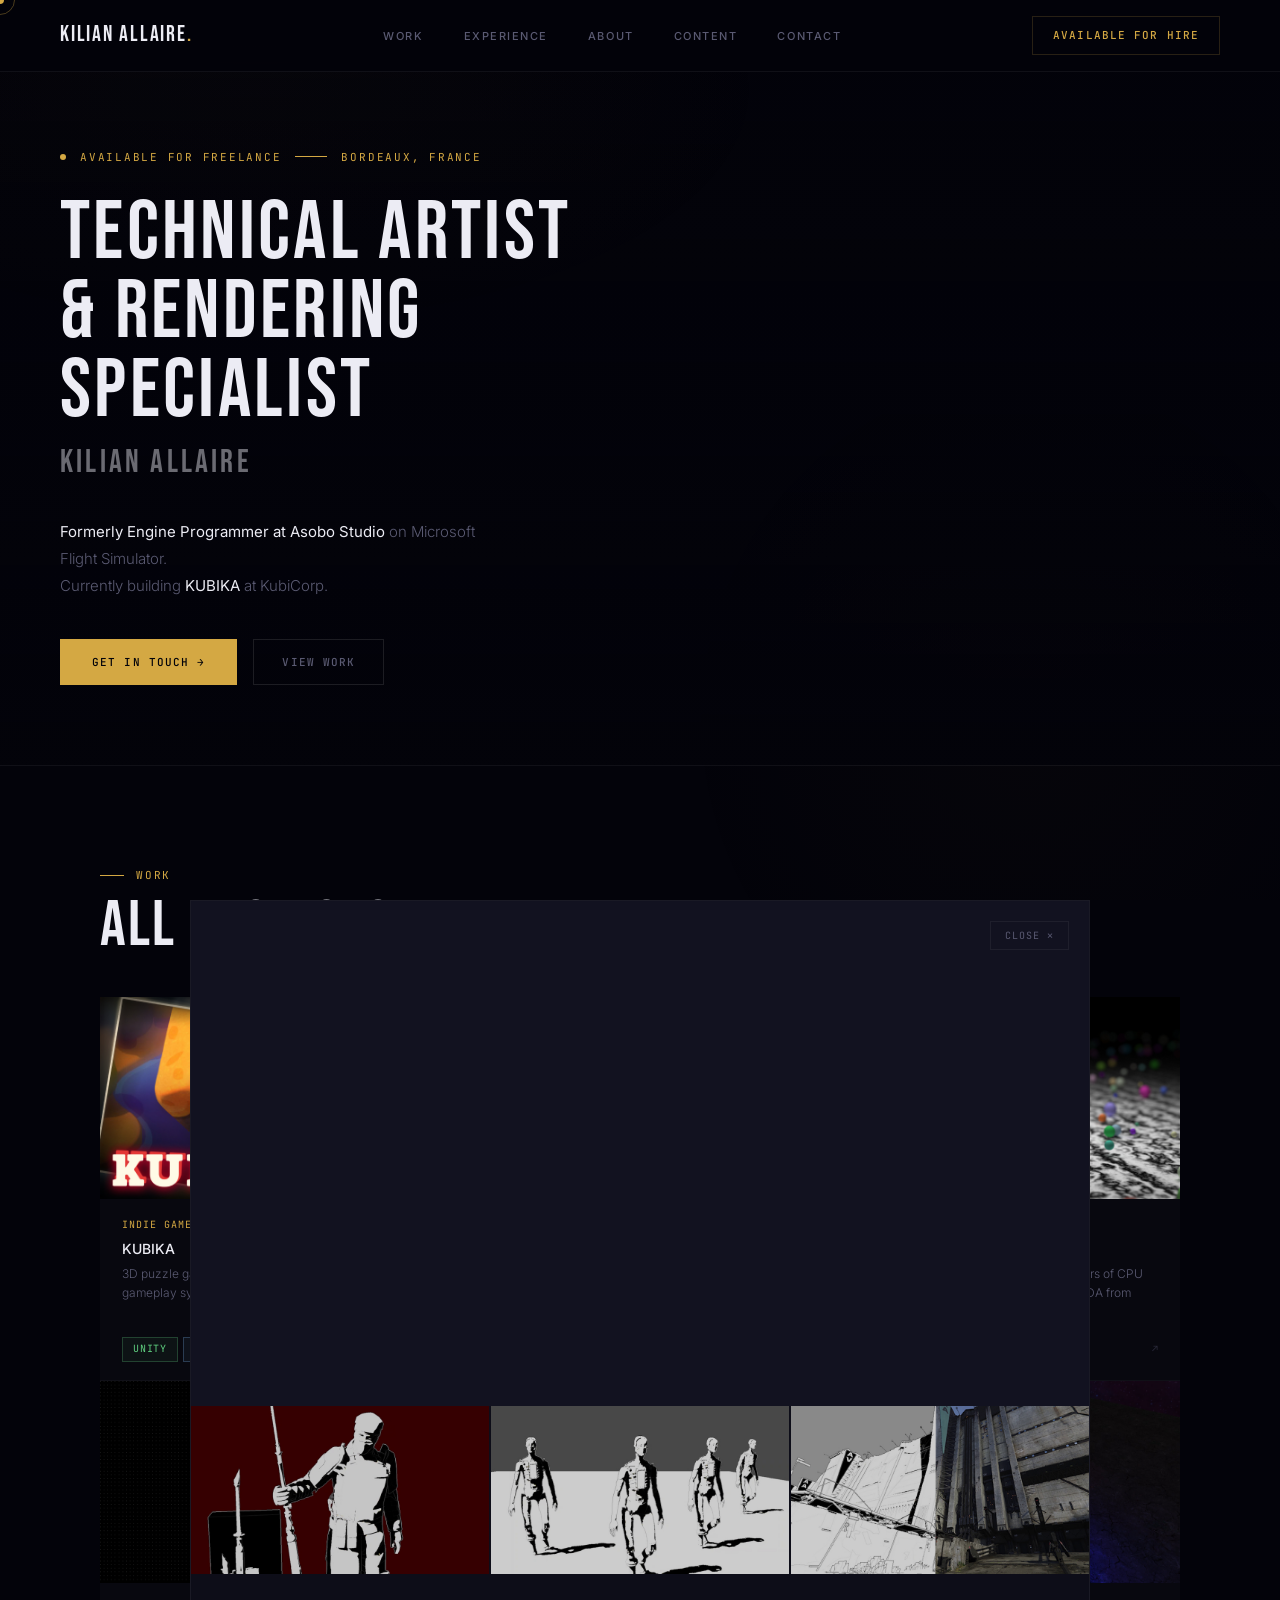
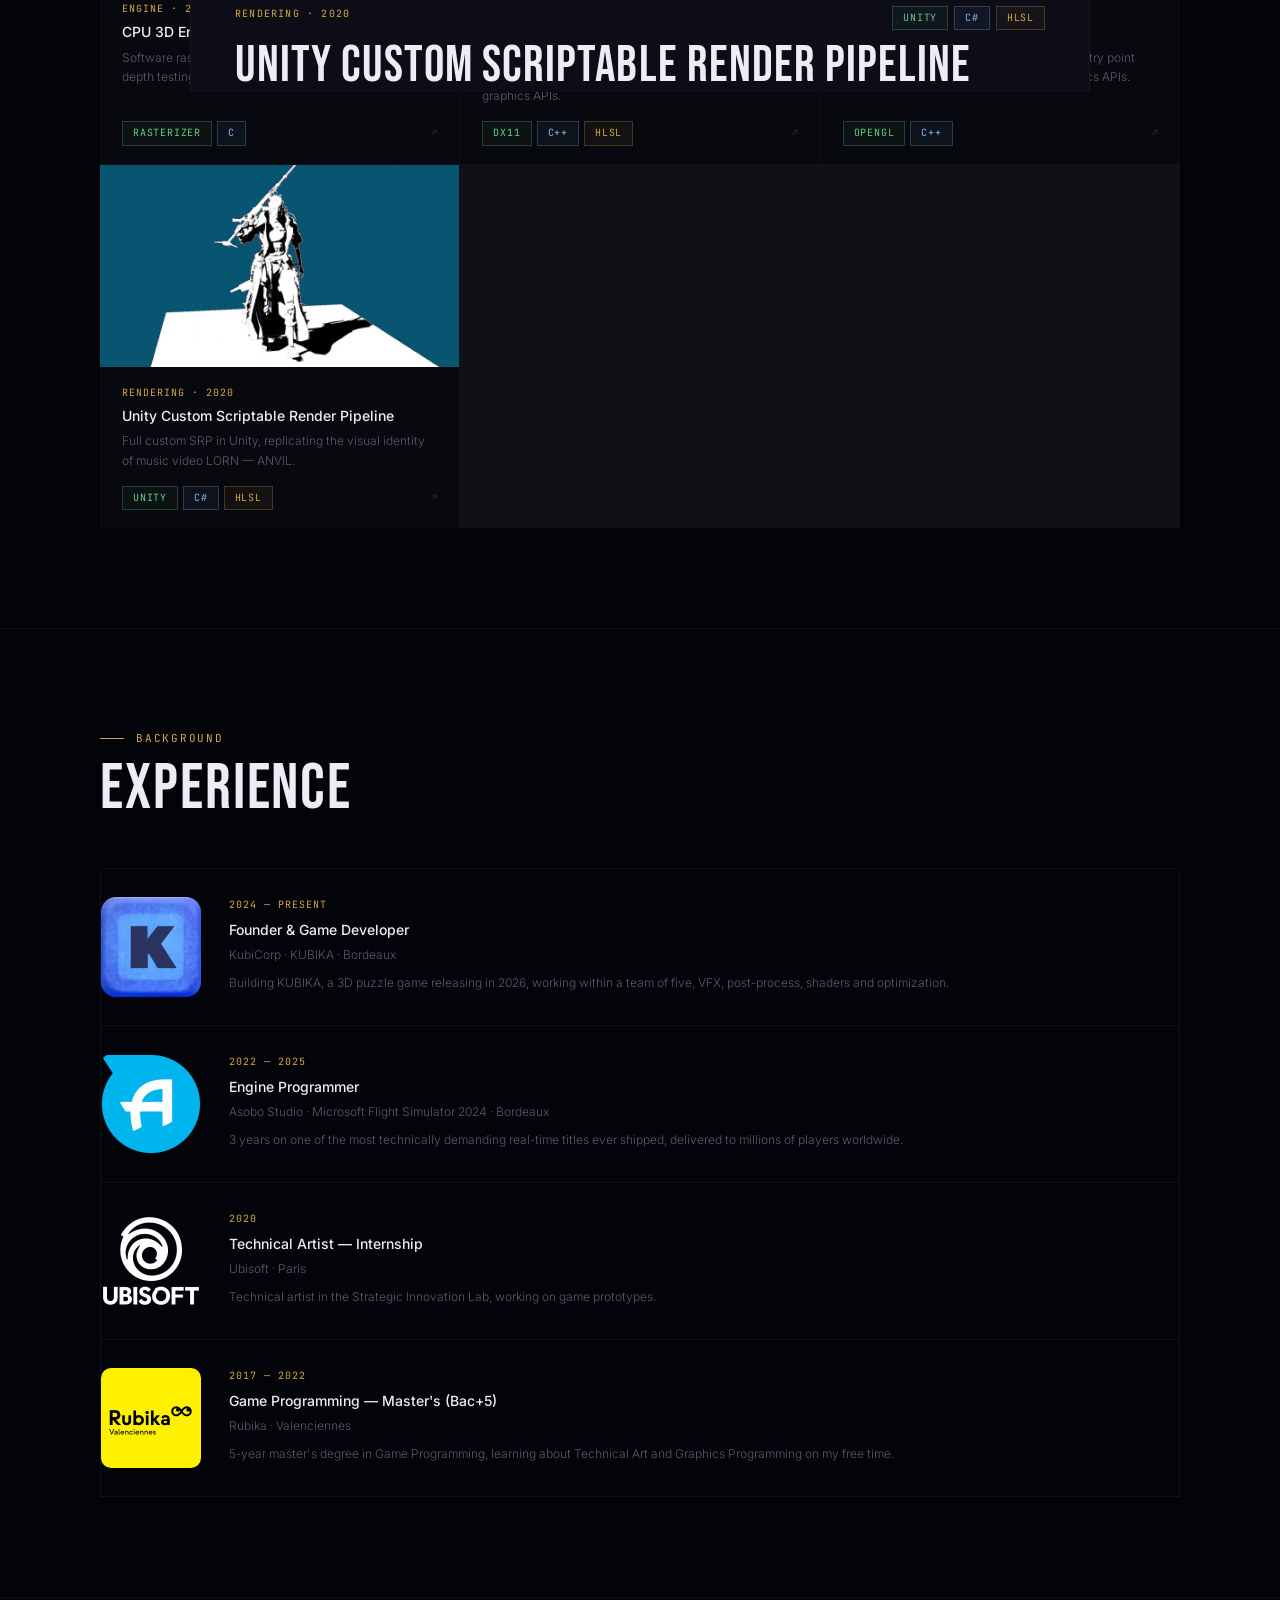
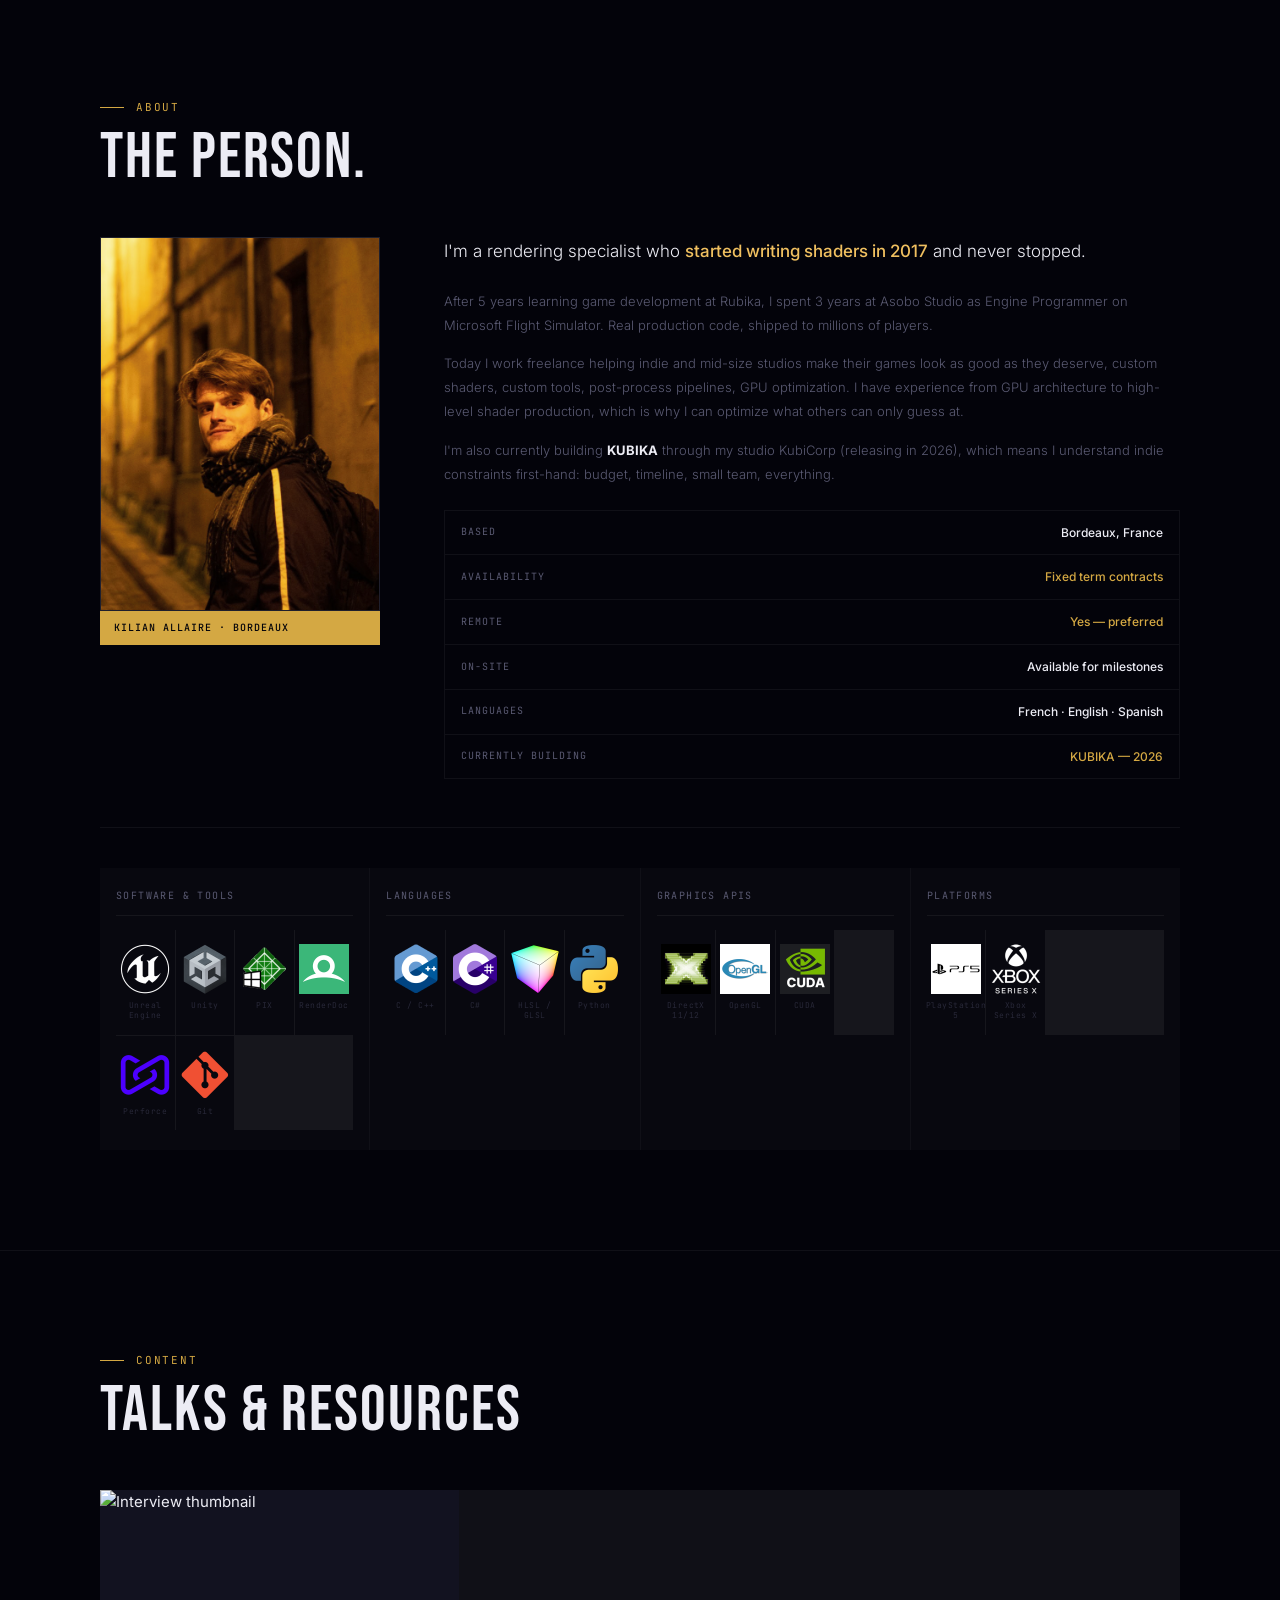
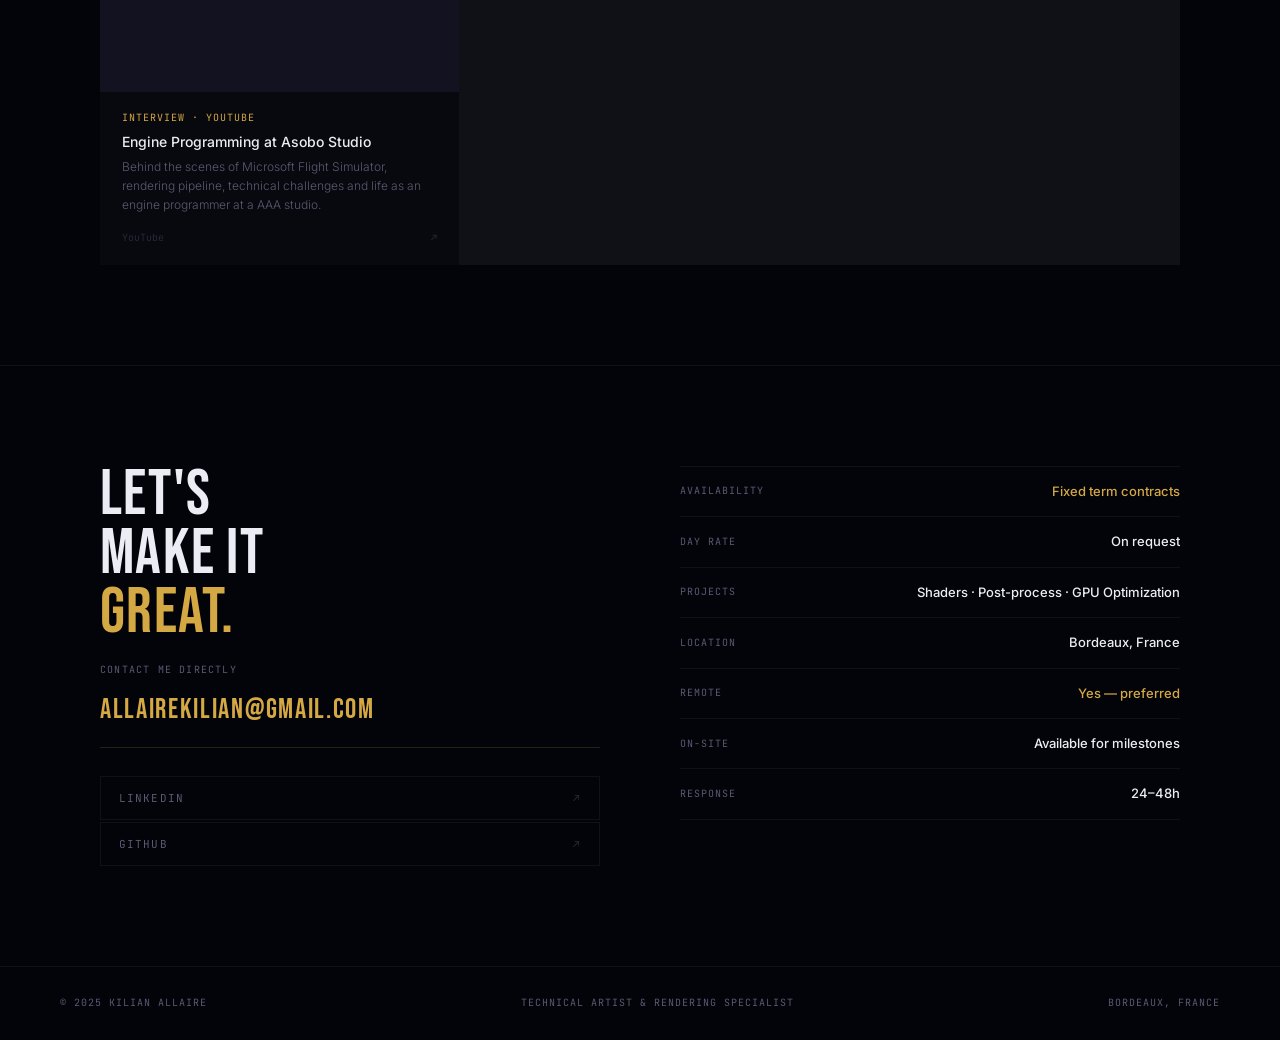
==== commit c11a33a8: "maj portfolio" ====
--- a/index.html
+++ b/index.html
@@ -3,35 +3,29 @@
 <head>
 <meta charset="UTF-8"/>
 <meta name="viewport" content="width=device-width,initial-scale=1.0"/>
-<title>Kilian Allaire — Technical Artist & Rendering Specialist</title>
-<meta name="description" content="Technical Artist & Rendering Specialist based in Bordeaux. Custom shaders, post-process, GPU optimization. Formerly Engine Programmer at Asobo Studio on Microsoft Flight Simulator."/>
+<title>Kilian Allaire — Technical Artist &amp; Rendering Specialist</title>
+<meta name="description" content="Technical Artist &amp; Rendering Specialist based in Bordeaux. Custom shaders, post-process, GPU optimization. Formerly Engine Programmer at Asobo Studio on Microsoft Flight Simulator."/>
 <meta name="keywords" content="Technical Artist, Rendering Specialist, Shader Developer, GPU Optimization, UE5, Unreal Engine, Unity, HLSL, C++, Freelance, Bordeaux, Asobo Studio"/>
 <meta name="author" content="Kilian Allaire"/>
 <meta name="robots" content="index, follow"/>
+<!-- FIXED: geo tags for local SEO -->
+<meta name="geo.region" content="FR-NAQ"/>
+<meta name="geo.placename" content="Bordeaux"/>
 <link rel="canonical" href="https://kilianallaire.com/"/>
-
-<!-- Favicon -->
 <link rel="icon" type="image/png" href="img/favicon/favicon.png"/>
 <link rel="apple-touch-icon" href="img/favicon/favicon.png"/>
-
-<!-- Schema.org -->
 <script type="application/ld+json">
 {"@context":"https://schema.org","@type":"Person","name":"Kilian Allaire","jobTitle":"Technical Artist & Rendering Specialist","url":"https://kilianallaire.com","email":"allairekilian@gmail.com","address":{"@type":"PostalAddress","addressLocality":"Bordeaux","addressCountry":"FR"},"sameAs":["https://www.linkedin.com/in/kilian-allaire","https://github.com/Kilian12345"],"knowsAbout":["Technical Art","Rendering","HLSL","GPU Optimization","Unreal Engine","Unity","C++"]}
 </script>
-
-<!-- Open Graph -->
 <meta property="og:type" content="website"/>
 <meta property="og:url" content="https://kilianallaire.com/"/>
-<meta property="og:title" content="Kilian Allaire — Technical Artist & Rendering Specialist"/>
-<meta property="og:description" content="Custom shaders, post-process & GPU optimization. Formerly Engine Programmer at Asobo Studio on Microsoft Flight Simulator."/>
+<meta property="og:title" content="Kilian Allaire — Technical Artist &amp; Rendering Specialist"/>
+<meta property="og:description" content="Custom shaders, post-process &amp; GPU optimization. Formerly Engine Programmer at Asobo Studio on Microsoft Flight Simulator."/>
 <meta property="og:image" content="https://kilianallaire.com/img/seo/seoThumbnail.jpg"/>
-
-<!-- Twitter card -->
 <meta name="twitter:card" content="summary_large_image"/>
-<meta name="twitter:title" content="Kilian Allaire — Technical Artist & Rendering Specialist"/>
-<meta name="twitter:description" content="Custom shaders, post-process & GPU optimization. Formerly Engine Programmer at Asobo Studio on Microsoft Flight Simulator."/>
+<meta name="twitter:title" content="Kilian Allaire — Technical Artist &amp; Rendering Specialist"/>
+<meta name="twitter:description" content="Custom shaders, post-process &amp; GPU optimization. Formerly Engine Programmer at Asobo Studio on Microsoft Flight Simulator."/>
 <meta name="twitter:image" content="https://kilianallaire.com/img/seo/seoThumbnail.jpg"/>
-
 <link rel="stylesheet" href="shared.css"/>
 <style>
 .wrap{max-width:1200px;margin:0 auto;padding:0 60px}
@@ -39,8 +33,6 @@
 .sec-label{font-family:var(--mono);font-size:11px;color:var(--gold);letter-spacing:.16em;text-transform:uppercase;display:flex;align-items:center;gap:12px;margin-bottom:12px}
 .sec-label::before{content:'';width:24px;height:1px;background:var(--gold)}
 .sec-title{font-family:var(--display);font-size:clamp(44px,5vw,72px);letter-spacing:.03em;line-height:.95;margin-bottom:48px}
-
-/* HERO */
 #hero{position:relative;z-index:1;min-height:85vh;display:flex;flex-direction:column;justify-content:flex-end;overflow:hidden}
 .hero-bg{position:absolute;inset:0;pointer-events:none}
 .hero-bg video{width:100%;height:100%;object-fit:cover;filter:brightness(.45) saturate(.7)}
@@ -54,8 +46,6 @@
 .hero-desc{font-size:15px;color:var(--muted);max-width:440px;line-height:1.8;font-weight:300;margin-bottom:40px}
 .hero-desc strong{color:var(--text);font-weight:400}
 .hero-ctas{display:flex;align-items:center;gap:16px;flex-wrap:wrap}
-
-/* WORK */
 .work-header{display:flex;align-items:flex-end;justify-content:space-between;margin-bottom:40px;flex-wrap:wrap;gap:20px}
 .filters{display:flex;gap:6px;flex-wrap:wrap}
 .filter-btn{font-family:var(--mono);font-size:10px;color:var(--muted);letter-spacing:.1em;text-transform:uppercase;background:none;border:1px solid var(--line);padding:7px 14px;cursor:none;transition:all .2s}
@@ -77,8 +67,6 @@
 .pg-tags{display:flex;gap:5px;flex-wrap:wrap}
 .pg-arrow{font-family:var(--mono);font-size:10px;color:var(--dim);transition:all .2s}
 .pg-card:hover .pg-arrow{color:var(--gold);transform:translate(3px,-3px)}
-
-/* EXPERIENCE */
 .exp-list{border:1px solid var(--line)}
 .exp-item{display:flex;align-items:flex-start;gap:28px;padding:28px 0;border-bottom:1px solid var(--line);transition:background .25s}
 .exp-item:last-child{border-bottom:none}
@@ -86,20 +74,14 @@
 .exp-logo{flex-shrink:0;width:100px;height:100px;display:flex;align-items:center;justify-content:center}
 .exp-logo img{width:100px;height:100px;object-fit:contain;border-radius:10px;filter:brightness(1);transition:filter .3s,transform .3s;display:block}
 .exp-item:hover .exp-logo img{filter:brightness(1.2);transform:scale(1.08)}
-.logo-ph{width:100px;height:100px;border:1px solid var(--line2);border-radius:10px;display:flex;align-items:center;justify-content:center;font-family:var(--mono);font-size:8px;color:var(--muted);letter-spacing:.06em}
 .exp-body{display:flex;flex-direction:column;gap:4px;flex:1}
 .exp-period{font-family:var(--mono);font-size:10px;color:var(--gold);letter-spacing:.1em;text-transform:uppercase}
 .exp-role{font-size:14px;font-weight:500;color:var(--text)}
 .exp-company{font-size:12px;color:var(--muted);font-weight:300}
 .exp-short{font-size:12px;color:var(--muted);font-weight:300;line-height:1.55;margin-top:5px}
-
-/* ABOUT */
 .about-grid{display:grid;grid-template-columns:280px 1fr;gap:64px;align-items:start}
 .photo-frame{aspect-ratio:3/4;background:var(--dark3);border:1px solid var(--line);overflow:hidden}
 .photo-frame img{width:100%;height:100%;object-fit:cover;object-position:center top;filter:grayscale(10%)}
-.photo-ph{width:100%;height:100%;display:flex;flex-direction:column;align-items:center;justify-content:center;gap:14px}
-.photo-ph-ring{width:64px;height:64px;border-radius:50%;border:1px solid var(--line2)}
-.photo-ph-text{font-family:var(--mono);font-size:9px;color:var(--dim);letter-spacing:.1em;text-transform:uppercase}
 .photo-tag{background:var(--gold);padding:9px 14px;font-family:var(--mono);font-size:10px;font-weight:500;color:var(--black);letter-spacing:.1em;text-transform:uppercase}
 .bio-intro{font-size:17px;font-weight:300;color:var(--text);line-height:1.65;margin-bottom:24px}
 .bio-intro strong{font-weight:500;color:var(--gold2)}
@@ -111,8 +93,6 @@
 .bf-label{font-family:var(--mono);font-size:10px;color:var(--muted);letter-spacing:.1em;text-transform:uppercase}
 .bf-val{font-size:12px;color:var(--text);font-weight:500}
 .bf-val.gold{color:var(--gold)}
-
-/* SKILLS */
 .skills-inline{margin-top:48px;padding-top:40px;border-top:1px solid var(--line)}
 .skills-4col{display:grid;grid-template-columns:repeat(4,1fr);gap:1px;background:var(--line)}
 .skb{margin-bottom:0;background:var(--dark);padding:20px 16px}
@@ -124,8 +104,6 @@
 .logo-item:hover img{filter:brightness(1.25);transform:scale(1.12)}
 .logo-name{font-family:var(--mono);font-size:8px;color:var(--dim);letter-spacing:.06em;text-align:center;line-height:1.3;transition:color .25s}
 .logo-item:hover .logo-name{color:var(--muted)}
-
-/* CONTENT */
 .content-grid{display:grid;grid-template-columns:repeat(3,1fr);gap:1px;background:var(--line)}
 .ct-card{background:var(--dark);text-decoration:none;color:inherit;display:flex;flex-direction:column;transition:background .3s;cursor:none}
 .ct-card:hover{background:var(--dark2)}
@@ -145,8 +123,6 @@
 .ct-source{font-family:var(--mono);font-size:10px;color:var(--dim)}
 .ct-arrow{font-family:var(--mono);font-size:10px;color:var(--dim);transition:all .2s}
 .ct-card:hover .ct-arrow{color:var(--gold);transform:translate(3px,-3px)}
-
-/* CONTACT */
 .contact-grid{display:grid;grid-template-columns:1fr 1fr;gap:80px;align-items:start}
 .contact-title{font-family:var(--display);font-size:clamp(44px,5vw,72px);letter-spacing:.02em;line-height:.92;margin-bottom:20px}
 .contact-title span{color:var(--gold)}
@@ -163,12 +139,9 @@
 .info-label{font-family:var(--mono);font-size:10px;color:var(--muted);letter-spacing:.1em;text-transform:uppercase}
 .info-val{font-size:13px;font-weight:500;color:var(--text)}
 .info-val.gold{color:var(--gold)}
-
-/* PROJECT OVERLAY */
 .proj-panel{max-width:900px}
 .ov-hero{width:100%;aspect-ratio:16/9;background:var(--dark3);overflow:hidden;position:relative}
 .ov-hero img,.ov-hero video{width:100%;height:100%;object-fit:cover;cursor:none}
-.ov-hero-ph{width:100%;height:100%;display:flex;align-items:center;justify-content:center;font-family:var(--mono);font-size:10px;color:var(--dim);letter-spacing:.1em;text-transform:uppercase}
 .video-controls{position:absolute;bottom:0;left:0;right:0;padding:10px 14px;background:linear-gradient(to top,rgba(3,3,10,.8),transparent);display:flex;align-items:center;gap:10px;opacity:0;transition:opacity .25s}
 .ov-hero:hover .video-controls{opacity:1}
 .vid-slider{flex:1;height:3px;-webkit-appearance:none;appearance:none;background:rgba(255,255,255,.2);border-radius:2px;cursor:none;outline:none}
@@ -182,8 +155,6 @@
 .ov-gal-item:hover img,.ov-gal-item:hover video{filter:brightness(1.1);transform:scale(1.04)}
 .ov-gal-item::after{content:'⊕';position:absolute;top:50%;left:50%;transform:translate(-50%,-50%);font-size:22px;color:rgba(255,255,255,0);transition:color .25s;pointer-events:none}
 .ov-gal-item:hover::after{color:rgba(255,255,255,.7)}
-.ov-gal-ph{width:100%;height:100%;display:flex;align-items:center;justify-content:center}
-.ov-gal-ph span{font-family:var(--mono);font-size:9px;color:var(--dim);letter-spacing:.08em;text-transform:uppercase}
 .gph-a{background:linear-gradient(135deg,#0a1520,#0d3050)}.gph-b{background:linear-gradient(135deg,#1a0a0a,#3a1010)}.gph-c{background:linear-gradient(135deg,#0a1a0a,#103010)}
 .ov-content{padding:32px 44px}
 .ov-top-row{display:flex;align-items:flex-start;justify-content:space-between;gap:20px;margin-bottom:12px;flex-wrap:wrap}
@@ -192,8 +163,6 @@
 .ov-title{font-family:var(--display);font-size:clamp(32px,4vw,58px);letter-spacing:.02em;line-height:.95;margin-bottom:20px}
 .ov-desc{font-size:14px;color:var(--muted);line-height:1.85;font-weight:300;max-width:680px}
 .ov-desc p+p{margin-top:14px}
-
-/* LIGHTBOX */
 #lightbox{position:fixed;inset:0;z-index:2000;background:rgba(3,3,10,.95);display:flex;align-items:center;justify-content:center;pointer-events:none;opacity:0;transition:opacity .3s}
 #lightbox.open{pointer-events:all;opacity:1}
 .lb-media{max-width:90vw;max-height:85vh;object-fit:contain;display:block}
@@ -204,421 +173,273 @@
 .lb-close{position:absolute;top:20px;right:20px;font-family:var(--mono);font-size:10px;color:var(--muted);background:rgba(8,8,15,.7);border:1px solid var(--line);padding:8px 14px;cursor:none;transition:all .2s;letter-spacing:.1em;text-transform:uppercase}
 .lb-close:hover{color:var(--text);border-color:var(--line2)}
 .lb-counter{position:absolute;bottom:20px;left:50%;transform:translateX(-50%);font-family:var(--mono);font-size:10px;color:var(--muted);letter-spacing:.1em}
-
-/* RESPONSIVE */
 @media(max-width:960px){
-  .wrap{padding:0 24px}
-  .hero-content{padding:0 24px 60px}
-  .section{padding:72px 0}
-  .projects-grid{grid-template-columns:repeat(2,1fr)}
-  .about-grid{grid-template-columns:1fr;gap:40px}
-  .photo-frame{max-width:280px}
-  .skills-4col{grid-template-columns:repeat(2,1fr)}
-  .contact-grid{grid-template-columns:1fr;gap:48px}
-  .ov-content{padding:24px}
-  .ov-gallery{grid-template-columns:1fr 1fr}
-  .lb-nav{padding:10px 12px;font-size:10px}
-  #lb-prev{left:8px}
-  #lb-next{right:8px}
+  .wrap{padding:0 24px}.hero-content{padding:0 24px 60px}.section{padding:72px 0}
+  .projects-grid{grid-template-columns:repeat(2,1fr)}.about-grid{grid-template-columns:1fr;gap:40px}
+  .photo-frame{max-width:280px}.skills-4col{grid-template-columns:repeat(2,1fr)}
+  .contact-grid{grid-template-columns:1fr;gap:48px}.ov-content{padding:24px}
+  .ov-gallery{grid-template-columns:1fr 1fr}.lb-nav{padding:10px 12px;font-size:10px}
+  #lb-prev{left:8px}#lb-next{right:8px}
 }
 @media(max-width:600px){
-  .projects-grid{grid-template-columns:1fr}
-  .logo-grid{grid-template-columns:repeat(auto-fill,minmax(56px,1fr))}
-  .ov-gallery{grid-template-columns:1fr}
-  .hero-title{font-size:clamp(40px,10vw,88px)}
-  .exp-item{gap:18px;padding:20px 0}
-  .exp-logo{width:60px;height:60px}
-  .exp-logo img{width:60px;height:60px}
-  .skills-4col{grid-template-columns:repeat(2,1fr)}
-  .content-grid{grid-template-columns:1fr}
+  .projects-grid{grid-template-columns:1fr}.logo-grid{grid-template-columns:repeat(auto-fill,minmax(56px,1fr))}
+  .ov-gallery{grid-template-columns:1fr}.hero-title{font-size:clamp(40px,10vw,88px)}
+  .exp-item{gap:18px;padding:20px 0}.exp-logo{width:60px;height:60px}.exp-logo img{width:60px;height:60px}
+  .skills-4col{grid-template-columns:repeat(2,1fr)}.content-grid{grid-template-columns:1fr}
 }
 </style>
 </head>
 <body>
 <div id="cursor"></div>
 <div id="cursor-ring"></div>
-
 <nav>
   <a class="nav-logo" href="#hero">Kilian Allaire<span>.</span></a>
   <ul class="nav-links">
-    <li><a href="#work">Work</a></li>
-    <li><a href="#experience">Experience</a></li>
-    <li><a href="#about">About</a></li>
-    <li><a href="#content">Content</a></li>
+    <li><a href="#work">Work</a></li><li><a href="#experience">Experience</a></li>
+    <li><a href="#about">About</a></li><li><a href="#content">Content</a></li>
     <li><a href="#contact">Contact</a></li>
   </ul>
   <a class="nav-hire" href="#contact">Available for hire</a>
 </nav>
-
-<!-- HERO -->
 <section id="hero">
   <div class="hero-bg">
-    <video id="hero-video" autoplay loop muted playsinline poster="img/hero/heroPoster.png">
+    <!-- Hero video: NO lazy loading, must load immediately -->
+    <video id="hero-video" autoplay loop muted playsinline poster="img/hero/hero-poster.jpg">
       <source src="img/hero/heroVideo.mp4" type="video/mp4"/>
     </video>
   </div>
   <div class="hero-content">
     <div class="hero-eyebrow"><div class="pulse"></div><span>Available for freelance</span><div class="eyebrow-line"></div><span>Bordeaux, France</span></div>
-    <div class="hero-title">Technical Artist<br>& Rendering Specialist</div>
+    <div class="hero-title">Technical Artist<br>&amp; Rendering Specialist</div>
     <div class="hero-name">Kilian Allaire</div>
     <p class="hero-desc"><strong>Formerly Engine Programmer at Asobo Studio</strong> on Microsoft Flight Simulator.<br>
       Currently building <strong>KUBIKA</strong> at KubiCorp.</p>
     <div class="hero-ctas">
-      <a class="btn-gold" href="#contact">Get in touch →</a>
+      <a class="btn-gold" href="#contact">Get in touch &rarr;</a>
       <a class="btn-outline" href="#work">View work</a>
     </div>
   </div>
 </section>
-
-<!-- WORK -->
 <section id="work" class="section">
   <div class="wrap">
     <div class="work-header reveal">
       <div><div class="sec-label">Work</div><div class="sec-title" style="margin-bottom:0">ALL PROJECTS</div></div>
       <div class="filters">
+        <!--
         <button class="filter-btn active" data-filter="all">All</button>
         <button class="filter-btn" data-filter="personal">Personal</button>
         <button class="filter-btn" data-filter="professional">Professional</button>
+        -->
       </div>
     </div>
     <div class="projects-grid reveal d1">
-
+      <!-- FIXED: loading="lazy" on all project thumbnails -->
       <div class="pg-card" data-proj="p1" data-tags="professional">
-        <div class="pg-thumb"><img src="img/kubika/kubikaMain.jpg" alt="KUBIKA"/></div>
-        <div class="pg-body">
-          <div class="pg-cat">Indie Game · Currently</div>
-          <div class="pg-title">KUBIKA</div>
-          <div class="pg-desc">3D puzzle game built with Unity, custom shaders, VFX, gameplay systems and full technical art pipeline.</div>
-          <div class="pg-footer"><div class="pg-tags"><span class="wtag wtag-e">Unity</span><span class="wtag wtag-p">C#</span><span class="wtag wtag-s">HLSL</span></div><div class="pg-arrow">↗</div></div>
-        </div>
-      </div>
-
+        <div class="pg-thumb"><img src="img/kubika/kubikaMain.jpg" alt="KUBIKA" loading="lazy"/></div>
+        <div class="pg-body"><div class="pg-cat">Indie Game &middot; Currently</div><div class="pg-title">KUBIKA</div><div class="pg-desc">3D puzzle game built with Unity, custom shaders, VFX, gameplay systems and full technical art pipeline.</div><div class="pg-footer"><div class="pg-tags"><span class="wtag wtag-e">Unity</span><span class="wtag wtag-p">C#</span><span class="wtag wtag-s">HLSL</span></div><div class="pg-arrow">&nearr;</div></div></div>
+      </div>
       <div class="pg-card" data-proj="p2" data-tags="professional">
-        <div class="pg-thumb"><img src="img/msfs/msfsMain.jpg" alt="Microsoft Flight Simulator"/></div>
-        <div class="pg-body">
-          <div class="pg-cat">AAA Game · Asobo Studio · 2025</div>
-          <div class="pg-title">Microsoft Flight Simulator 2024</div>
-          <div class="pg-desc">Engine programmer, worked on different platforms for several years on a title shipped to millions of players.</div>
-          <div class="pg-footer"><div class="pg-tags"><span class="wtag wtag-e">Home Engine</span><span class="wtag wtag-p">C++</span><span class="wtag wtag-g">Optimization</span></div><div class="pg-arrow">↗</div></div>
-        </div>
-      </div>
-
+        <div class="pg-thumb"><img src="img/msfs/msfsMain.jpg" alt="Microsoft Flight Simulator" loading="lazy"/></div>
+        <div class="pg-body"><div class="pg-cat">AAA Game &middot; Asobo Studio &middot; 2025</div><div class="pg-title">Microsoft Flight Simulator 2024</div><div class="pg-desc">Engine programmer, worked on different platforms for several years on a title shipped to millions of players.</div><div class="pg-footer"><div class="pg-tags"><span class="wtag wtag-e">Home Engine</span><span class="wtag wtag-p">C++</span><span class="wtag wtag-g">Optimization</span></div><div class="pg-arrow">&nearr;</div></div></div>
+      </div>
       <div class="pg-card" data-proj="p3" data-tags="personal">
-        <div class="pg-thumb"><img src="img/cuda/TH_CUDA_V1.jpg" alt="CUDA Raytracer"/></div>
-        <div class="pg-body">
-          <div class="pg-cat">Engine · 2021</div>
-          <div class="pg-title">CUDA Raytracer</div>
-          <div class="pg-desc">GPU-accelerated raytracer, moved from hours of CPU render time to seconds by implementing CUDA from scratch.</div>
-          <div class="pg-footer"><div class="pg-tags"><span class="wtag wtag-e">CUDA</span><span class="wtag wtag-p">C</span></div><div class="pg-arrow">↗</div></div>
-        </div>
-      </div>
-
+        <div class="pg-thumb"><img src="img/cuda/TH_CUDA_V1.jpg" alt="CUDA Raytracer" loading="lazy"/></div>
+        <div class="pg-body"><div class="pg-cat">Engine &middot; 2021</div><div class="pg-title">CUDA Raytracer</div><div class="pg-desc">GPU-accelerated raytracer, moved from hours of CPU render time to seconds by implementing CUDA from scratch.</div><div class="pg-footer"><div class="pg-tags"><span class="wtag wtag-e">CUDA</span><span class="wtag wtag-p">C</span></div><div class="pg-arrow">&nearr;</div></div></div>
+      </div>
       <div class="pg-card" data-proj="p4" data-tags="personal">
-        <div class="pg-thumb"><img src="img/crenderer/TH_CRenderer.jpg" alt="CPU 3D Engine"/></div>
-        <div class="pg-body">
-          <div class="pg-cat">Engine · 2021</div>
-          <div class="pg-title">CPU 3D Engine</div>
-          <div class="pg-desc">Software rasterizer built in C, projection, rasterization, depth testing, texture mapping. No GPU, no API.</div>
-          <div class="pg-footer"><div class="pg-tags"><span class="wtag wtag-e">Rasterizer</span><span class="wtag wtag-p">C</span></div><div class="pg-arrow">↗</div></div>
-        </div>
-      </div>
-
+        <div class="pg-thumb"><img src="img/crenderer/TH_CRenderer.jpg" alt="CPU 3D Engine" loading="lazy"/></div>
+        <div class="pg-body"><div class="pg-cat">Engine &middot; 2021</div><div class="pg-title">CPU 3D Engine</div><div class="pg-desc">Software rasterizer built in C, projection, rasterization, depth testing, texture mapping. No GPU, no API.</div><div class="pg-footer"><div class="pg-tags"><span class="wtag wtag-e">Rasterizer</span><span class="wtag wtag-p">C</span></div><div class="pg-arrow">&nearr;</div></div></div>
+      </div>
       <div class="pg-card" data-proj="p5" data-tags="personal">
-        <div class="pg-thumb"><img src="img/dx11/TH_DX11.jpg" alt="DirectX11 3D Engine"/></div>
-        <div class="pg-body">
-          <div class="pg-cat">Engine · 2020</div>
-          <div class="pg-title">DirectX11 3D Engine</div>
-          <div class="pg-desc">Custom 3D engine in C++ using DirectX11, built after OpenGL to understand pipeline differences across graphics APIs.</div>
-          <div class="pg-footer"><div class="pg-tags"><span class="wtag wtag-e">DX11</span><span class="wtag wtag-p">C++</span><span class="wtag wtag-s">HLSL</span></div><div class="pg-arrow">↗</div></div>
-        </div>
-      </div>
-
+        <div class="pg-thumb"><img src="img/dx11/TH_DX11.jpg" alt="DirectX11 3D Engine" loading="lazy"/></div>
+        <div class="pg-body"><div class="pg-cat">Engine &middot; 2020</div><div class="pg-title">DirectX11 3D Engine</div><div class="pg-desc">Custom 3D engine in C++ using DirectX11, built after OpenGL to understand pipeline differences across graphics APIs.</div><div class="pg-footer"><div class="pg-tags"><span class="wtag wtag-e">DX11</span><span class="wtag wtag-p">C++</span><span class="wtag wtag-s">HLSL</span></div><div class="pg-arrow">&nearr;</div></div></div>
+      </div>
       <div class="pg-card" data-proj="p6" data-tags="personal">
-        <div class="pg-thumb"><img src="img/opengl/TH_OpenGL.jpg" alt="OpenGL 3D Engine"/></div>
-        <div class="pg-body">
-          <div class="pg-cat">Engine · 2020</div>
-          <div class="pg-title">OpenGL 3D Engine</div>
-          <div class="pg-desc">Custom 3D engine in C++ using OpenGL, entry point into GPU programming and low-level graphics APIs.</div>
-          <div class="pg-footer"><div class="pg-tags"><span class="wtag wtag-e">OpenGL</span><span class="wtag wtag-p">C++</span></div><div class="pg-arrow">↗</div></div>
-        </div>
-      </div>
-
+        <div class="pg-thumb"><img src="img/opengl/TH_OpenGL.jpg" alt="OpenGL 3D Engine" loading="lazy"/></div>
+        <div class="pg-body"><div class="pg-cat">Engine &middot; 2020</div><div class="pg-title">OpenGL 3D Engine</div><div class="pg-desc">Custom 3D engine in C++ using OpenGL, entry point into GPU programming and low-level graphics APIs.</div><div class="pg-footer"><div class="pg-tags"><span class="wtag wtag-e">OpenGL</span><span class="wtag wtag-p">C++</span></div><div class="pg-arrow">&nearr;</div></div></div>
+      </div>
       <div class="pg-card" data-proj="p7" data-tags="personal">
-        <div class="pg-thumb"><img src="img/csrp/TH_CSRP.jpg" alt="Unity CSRP"/></div>
-        <div class="pg-body">
-          <div class="pg-cat">Rendering · 2020</div>
-          <div class="pg-title">Unity Custom Scriptable Render Pipeline</div>
-          <div class="pg-desc">Full custom SRP in Unity, replicating the visual identity of music video LORN — ANVIL.</div>
-          <div class="pg-footer"><div class="pg-tags"><span class="wtag wtag-e">Unity</span><span class="wtag wtag-p">C#</span><span class="wtag wtag-s">HLSL</span></div><div class="pg-arrow">↗</div></div>
-        </div>
-      </div>
-
+        <div class="pg-thumb"><img src="img/csrp/TH_CSRP.jpg" alt="Unity CSRP" loading="lazy"/></div>
+        <div class="pg-body"><div class="pg-cat">Rendering &middot; 2020</div><div class="pg-title">Unity Custom Scriptable Render Pipeline</div><div class="pg-desc">Full custom SRP in Unity, replicating the visual identity of music video LORN &mdash; ANVIL.</div><div class="pg-footer"><div class="pg-tags"><span class="wtag wtag-e">Unity</span><span class="wtag wtag-p">C#</span><span class="wtag wtag-s">HLSL</span></div><div class="pg-arrow">&nearr;</div></div></div>
+      </div>
     </div>
   </div>
 </section>
-
-<!-- EXPERIENCE -->
 <section id="experience" class="section">
   <div class="wrap">
     <div class="reveal"><div class="sec-label">Background</div><div class="sec-title">EXPERIENCE</div></div>
     <div class="exp-list reveal d1">
-
+      <!-- FIXED: loading="lazy" on all experience logos -->
       <div class="exp-item">
-        <div class="exp-logo"><img src="img/experiences/kubicorp/kubicorpLogo.png" alt="KubiCorp"/></div>
-        <div class="exp-body">
-          <div class="exp-period">2024 — Present</div>
-          <div class="exp-role">Founder & Game Developer</div>
-          <div class="exp-company">KubiCorp · KUBIKA · Bordeaux</div>
-          <div class="exp-short">Building KUBIKA, a 3D puzzle game releasing in 2026, working within a team of five, VFX, post-process, shaders and optimization.</div>
-        </div>
-      </div>
-
+        <div class="exp-logo"><img src="img/experiences/kubicorp/kubicorpLogo.png" alt="KubiCorp" loading="lazy"/></div>
+        <div class="exp-body"><div class="exp-period">2024 &mdash; Present</div><div class="exp-role">Founder &amp; Game Developer</div><div class="exp-company">KubiCorp &middot; KUBIKA &middot; Bordeaux</div><div class="exp-short">Building KUBIKA, a 3D puzzle game releasing in 2026, working within a team of five, VFX, post-process, shaders and optimization.</div></div>
+      </div>
       <div class="exp-item">
-        <div class="exp-logo"><img src="img/experiences/asobo/AsoboLogo.png" alt="Asobo Studio"/></div>
-        <div class="exp-body">
-          <div class="exp-period">2022 — 2025</div>
-          <div class="exp-role">Engine Programmer</div>
-          <div class="exp-company">Asobo Studio · Microsoft Flight Simulator 2024 · Bordeaux</div>
-          <div class="exp-short">3 years on one of the most technically demanding real-time titles ever shipped, delivered to millions of players worldwide.</div>
-        </div>
-      </div>
-
+        <div class="exp-logo"><img src="img/experiences/asobo/AsoboLogo.png" alt="Asobo Studio" loading="lazy"/></div>
+        <div class="exp-body"><div class="exp-period">2022 &mdash; 2025</div><div class="exp-role">Engine Programmer</div><div class="exp-company">Asobo Studio &middot; Microsoft Flight Simulator 2024 &middot; Bordeaux</div><div class="exp-short">3 years on one of the most technically demanding real-time titles ever shipped, delivered to millions of players worldwide.</div></div>
+      </div>
       <div class="exp-item">
-        <div class="exp-logo"><img src="img/experiences/ubisoft/ubiLogo.png" alt="Ubisoft"/></div>
-        <div class="exp-body">
-          <div class="exp-period">2020</div>
-          <div class="exp-role">Technical Artist — Internship</div>
-          <div class="exp-company">Ubisoft · Paris</div>
-          <div class="exp-short">Technical artist in the Strategic Innovation Lab, working on game prototypes.</div>
-        </div>
-      </div>
-
+        <div class="exp-logo"><img src="img/experiences/ubisoft/ubiLogo.png" alt="Ubisoft" loading="lazy"/></div>
+        <div class="exp-body"><div class="exp-period">2020</div><div class="exp-role">Technical Artist &mdash; Internship</div><div class="exp-company">Ubisoft &middot; Paris</div><div class="exp-short">Technical artist in the Strategic Innovation Lab, working on game prototypes.</div></div>
+      </div>
       <div class="exp-item">
-        <div class="exp-logo"><img src="img/experiences/rubika/rubikaLogo.png" alt="Rubika"/></div>
-        <div class="exp-body">
-          <div class="exp-period">2017 — 2022</div>
-          <div class="exp-role">Game Programming — Master's (Bac+5)</div>
-          <div class="exp-company">Rubika · Valenciennes</div>
-          <div class="exp-short">5-year master's degree in Game Programming, learning about Technical Art and Graphics Programming on my free time.</div>
-        </div>
-      </div>
-
+        <div class="exp-logo"><img src="img/experiences/rubika/rubikaLogo.png" alt="Rubika" loading="lazy"/></div>
+        <div class="exp-body"><div class="exp-period">2017 &mdash; 2022</div><div class="exp-role">Game Programming &mdash; Master&#39;s (Bac+5)</div><div class="exp-company">Rubika &middot; Valenciennes</div><div class="exp-short">5-year master&#39;s degree in Game Programming, learning about Technical Art and Graphics Programming on my free time.</div></div>
+      </div>
     </div>
   </div>
 </section>
-
-<!-- ABOUT + SKILLS -->
 <section id="about" class="section">
   <div class="wrap">
     <div class="reveal"><div class="sec-label">About</div><div class="sec-title">THE PERSON.</div></div>
     <div class="about-grid">
       <div class="reveal">
-        <div class="photo-frame">
-          <img src="img/perso/photoPerso2.jpg" alt="Kilian Allaire"/>
-        </div>
-        <div class="photo-tag">Kilian Allaire · Bordeaux</div>
+        <!-- FIXED: loading="lazy" on photo -->
+        <div class="photo-frame"><img src="img/perso/photoPerso2.jpg" alt="Kilian Allaire" loading="lazy"/></div>
+        <div class="photo-tag">Kilian Allaire &middot; Bordeaux</div>
       </div>
       <div class="reveal d1">
-        <p class="bio-intro">I'm a rendering specialist who <strong>started writing shaders in 2017</strong> and never stopped.</p>
+        <p class="bio-intro">I&#39;m a rendering specialist who <strong>started writing shaders in 2017</strong> and never stopped.</p>
         <div class="bio-body">
           <p>After 5 years learning game development at Rubika, I spent 3 years at Asobo Studio as Engine Programmer on Microsoft Flight Simulator. Real production code, shipped to millions of players.</p>
           <p>Today I work freelance helping indie and mid-size studios make their games look as good as they deserve, custom shaders, custom tools, post-process pipelines, GPU optimization. I have experience from GPU architecture to high-level shader production, which is why I can optimize what others can only guess at.</p>
-          <p>I'm also currently building <strong style="color:var(--text)">KUBIKA</strong> through my studio KubiCorp (releasing in 2026), which means I understand indie constraints first-hand: budget, timeline, small team, everything.</p>
+          <p>I&#39;m also currently building <strong style="color:var(--text)">KUBIKA</strong> through my studio KubiCorp (releasing in 2026), which means I understand indie constraints first-hand: budget, timeline, small team, everything.</p>
         </div>
         <div class="bio-facts">
           <div class="bf-row"><span class="bf-label">Based</span><span class="bf-val">Bordeaux, France</span></div>
-          <div class="bf-row"><span class="bf-label">Availability</span><span class="bf-val gold">Open to projects</span></div>
-          <div class="bf-row"><span class="bf-label">Remote</span><span class="bf-val gold">Yes — preferred</span></div>
+          <div class="bf-row"><span class="bf-label">Availability</span><span class="bf-val gold">Fixed term contracts</span></div>
+          <div class="bf-row"><span class="bf-label">Remote</span><span class="bf-val gold">Yes &mdash; preferred</span></div>
           <div class="bf-row"><span class="bf-label">On-site</span><span class="bf-val">Available for milestones</span></div>
-          <div class="bf-row"><span class="bf-label">Languages</span><span class="bf-val">French · English · Spanish</span></div>
-          <div class="bf-row"><span class="bf-label">Currently building</span><span class="bf-val gold">KUBIKA — 2026</span></div>
+          <div class="bf-row"><span class="bf-label">Languages</span><span class="bf-val">French &middot; English &middot; Spanish</span></div>
+          <div class="bf-row"><span class="bf-label">Currently building</span><span class="bf-val gold">KUBIKA &mdash; 2026</span></div>
         </div>
       </div>
     </div>
-
-    <!-- SKILLS — full width under photo + bio -->
     <div class="skills-inline reveal">
       <div class="skills-4col">
-
-        <div class="skb">
-          <div class="skb-title">Software & Tools</div>
-          <div class="logo-grid">
-            <div class="logo-item"><img src="img/logos/UELogo.png" alt="UE5"/><div class="logo-name">Unreal Engine</div></div>
-            <div class="logo-item"><img src="img/logos/unityLogo.png" alt="Unity"/><div class="logo-name">Unity</div></div>
-            <div class="logo-item"><img src="img/logos/pixLogo.png" alt="PIX"/><div class="logo-name">PIX</div></div>
-            <div class="logo-item"><img src="img/logos/renderDocLogo.png" alt="RenderDoc"/><div class="logo-name">RenderDoc</div></div>
-            <div class="logo-item"><img src="img/logos/perforceLogo.png" alt="Perforce"/><div class="logo-name">Perforce</div></div>
-            <div class="logo-item"><img src="img/logos/GitLogo.png" alt="Git"/><div class="logo-name">Git</div></div>
-          </div>
-        </div>
-
-        <div class="skb">
-          <div class="skb-title">Languages</div>
-          <div class="logo-grid">
-            <div class="logo-item"><img src="img/logos/c++Logo.png" alt="C++"/><div class="logo-name">C / C++</div></div>
-            <div class="logo-item"><img src="img/logos/logoCsharp.png" alt="C#"/><div class="logo-name">C#</div></div>
-            <div class="logo-item"><img src="img/logos/shaderLanguageLogo.png" alt="HLSL"/><div class="logo-name">HLSL / GLSL</div></div>
-            <div class="logo-item"><img src="img/logos/PythonLogo.png" alt="Python"/><div class="logo-name">Python</div></div>
-          </div>
-        </div>
-
-        <div class="skb">
-          <div class="skb-title">Graphics APIs</div>
-          <div class="logo-grid">
-            <div class="logo-item"><img src="img/logos/DXLogo.png" alt="DX11/12"/><div class="logo-name">DirectX 11/12</div></div>
-            <div class="logo-item"><img src="img/logos/OpenGLLogo.png" alt="OpenGL"/><div class="logo-name">OpenGL</div></div>
-            <div class="logo-item"><img src="img/logos/cudaLogo.png" alt="CUDA"/><div class="logo-name">CUDA</div></div>
-          </div>
-        </div>
-
-        <div class="skb">
-          <div class="skb-title">Platforms</div>
-          <div class="logo-grid">
-            <div class="logo-item"><img src="img/logos/Ps5Logo.png" alt="PS5"/><div class="logo-name">PlayStation 5</div></div>
-            <div class="logo-item"><img src="img/logos/XboxSXLogo.png" alt="Xbox"/><div class="logo-name">Xbox Series X</div></div>
-          </div>
-        </div>
-
-      </div>
-    </div>
-
+        <!-- FIXED: loading="lazy" on all skill logos -->
+        <div class="skb"><div class="skb-title">Software &amp; Tools</div><div class="logo-grid">
+          <div class="logo-item"><img src="img/logos/UELogo.png" alt="UE5" loading="lazy"/><div class="logo-name">Unreal Engine</div></div>
+          <div class="logo-item"><img src="img/logos/unityLogo.png" alt="Unity" loading="lazy"/><div class="logo-name">Unity</div></div>
+          <div class="logo-item"><img src="img/logos/pixLogo.png" alt="PIX" loading="lazy"/><div class="logo-name">PIX</div></div>
+          <div class="logo-item"><img src="img/logos/renderDocLogo.png" alt="RenderDoc" loading="lazy"/><div class="logo-name">RenderDoc</div></div>
+          <div class="logo-item"><img src="img/logos/perforceLogo.png" alt="Perforce" loading="lazy"/><div class="logo-name">Perforce</div></div>
+          <div class="logo-item"><img src="img/logos/GitLogo.png" alt="Git" loading="lazy"/><div class="logo-name">Git</div></div>
+        </div></div>
+        <div class="skb"><div class="skb-title">Languages</div><div class="logo-grid">
+          <div class="logo-item"><img src="img/logos/c++Logo.png" alt="C++" loading="lazy"/><div class="logo-name">C / C++</div></div>
+          <div class="logo-item"><img src="img/logos/logoCsharp.png" alt="C#" loading="lazy"/><div class="logo-name">C#</div></div>
+          <div class="logo-item"><img src="img/logos/shaderLanguageLogo.png" alt="HLSL" loading="lazy"/><div class="logo-name">HLSL / GLSL</div></div>
+          <div class="logo-item"><img src="img/logos/PythonLogo.png" alt="Python" loading="lazy"/><div class="logo-name">Python</div></div>
+        </div></div>
+        <div class="skb"><div class="skb-title">Graphics APIs</div><div class="logo-grid">
+          <div class="logo-item"><img src="img/logos/DXLogo.png" alt="DX11/12" loading="lazy"/><div class="logo-name">DirectX 11/12</div></div>
+          <div class="logo-item"><img src="img/logos/OpenGLLogo.png" alt="OpenGL" loading="lazy"/><div class="logo-name">OpenGL</div></div>
+          <div class="logo-item"><img src="img/logos/cudaLogo.png" alt="CUDA" loading="lazy"/><div class="logo-name">CUDA</div></div>
+        </div></div>
+        <div class="skb"><div class="skb-title">Platforms</div><div class="logo-grid">
+          <div class="logo-item"><img src="img/logos/Ps5Logo.png" alt="PS5" loading="lazy"/><div class="logo-name">PlayStation 5</div></div>
+          <div class="logo-item"><img src="img/logos/XboxSXLogo.png" alt="Xbox" loading="lazy"/><div class="logo-name">Xbox Series X</div></div>
+        </div></div>
+      </div>
+    </div>
   </div>
 </section>
-
-<!-- CONTENT -->
 <section id="content" class="section">
   <div class="wrap">
-    <div class="reveal"><div class="sec-label">Content</div><div class="sec-title">TALKS & RESOURCES</div></div>
+    <div class="reveal"><div class="sec-label">Content</div><div class="sec-title">TALKS &amp; RESOURCES</div></div>
     <div class="content-grid reveal d1">
-
-      <a class="ct-card" href="https://www.youtube.com/watch?v=ODfcIQOO-FI&t=88s" target="_blank">
-        <div class="ct-thumb">
-          <img src="https://img.youtube.com/vi/ODfcIQOO-FI/maxresdefault.jpg" alt="Interview thumbnail"/>
-          <div class="ct-play"><div class="ct-play-icon"></div></div>
-        </div>
-        <div class="ct-body">
-          <div class="ct-type">Interview · YouTube</div>
-          <div class="ct-title">Engine Programming at Asobo Studio</div>
-          <div class="ct-desc">Behind the scenes of Microsoft Flight Simulator, rendering pipeline, technical challenges and life as an engine programmer at a AAA studio.</div>
-          <div class="ct-footer"><div class="ct-source">YouTube</div><div class="ct-arrow">↗</div></div>
-        </div>
+      <!-- FIXED: rel="noopener" on target="_blank" + loading="lazy" on external image -->
+      <a class="ct-card" href="https://www.youtube.com/watch?v=ODfcIQOO-FI&amp;t=88s" target="_blank" rel="noopener">
+        <div class="ct-thumb"><img src="https://img.youtube.com/vi/ODfcIQOO-FI/maxresdefault.jpg" alt="Interview thumbnail" loading="lazy"/><div class="ct-play"><div class="ct-play-icon"></div></div></div>
+        <div class="ct-body"><div class="ct-type">Interview &middot; YouTube</div><div class="ct-title">Engine Programming at Asobo Studio</div><div class="ct-desc">Behind the scenes of Microsoft Flight Simulator, rendering pipeline, technical challenges and life as an engine programmer at a AAA studio.</div><div class="ct-footer"><div class="ct-source">YouTube</div><div class="ct-arrow">&nearr;</div></div></div>
       </a>
-
-      <!-- Pour ajouter un nouveau contenu : copie le bloc ct-card ci-dessus -->
-
     </div>
   </div>
 </section>
-
-<!-- CONTACT -->
 <section id="contact" class="section">
   <div class="wrap">
     <div class="contact-grid">
       <div class="reveal">
-        <div class="contact-title">LET'S<br>MAKE IT<br><span>GREAT.</span></div>
+        <div class="contact-title">LET&#39;S<br>MAKE IT<br><span>GREAT.</span></div>
         <div class="contact-direct">Contact me directly</div>
         <a class="email-link" href="mailto:allairekilian@gmail.com">allairekilian@gmail.com</a>
         <div class="social-links">
-          <a class="slink" href="https://www.linkedin.com/in/kilian-allaire" target="_blank">LinkedIn <span>↗</span></a>
-          <a class="slink" href="https://github.com/Kilian12345" target="_blank">GitHub <span>↗</span></a>
+          <!-- FIXED: rel="noopener" on all target="_blank" links -->
+          <a class="slink" href="https://www.linkedin.com/in/kilian-allaire" target="_blank" rel="noopener">LinkedIn <span>&nearr;</span></a>
+          <a class="slink" href="https://github.com/Kilian12345" target="_blank" rel="noopener">GitHub <span>&nearr;</span></a>
         </div>
       </div>
       <div class="reveal d1">
-        <div class="info-row"><span class="info-label">Availability</span><span class="info-val gold">Open to projects</span></div>
+        <div class="info-row"><span class="info-label">Availability</span><span class="info-val gold">Fixed term contracts</span></div>
         <div class="info-row"><span class="info-label">Day rate</span><span class="info-val">On request</span></div>
+        <div class="info-row"><span class="info-label">Projects</span><span class="info-val">Shaders &middot; Post-process &middot; GPU Optimization</span></div>
         <div class="info-row"><span class="info-label">Location</span><span class="info-val">Bordeaux, France</span></div>
-        <div class="info-row"><span class="info-label">Remote</span><span class="info-val gold">Yes — preferred</span></div>
+        <div class="info-row"><span class="info-label">Remote</span><span class="info-val gold">Yes &mdash; preferred</span></div>
         <div class="info-row"><span class="info-label">On-site</span><span class="info-val">Available for milestones</span></div>
-        <div class="info-row"><span class="info-label">Response</span><span class="info-val">24–48h</span></div>
+        <div class="info-row"><span class="info-label">Response</span><span class="info-val">24&ndash;48h</span></div>
       </div>
     </div>
   </div>
 </section>
-
+<!-- FIXED: copyright year -->
 <footer>
-  <span>© 2026 KILIAN ALLAIRE</span>
-  <span>TECHNICAL ARTIST & RENDERING SPECIALIST</span>
+  <span>&copy; 2025 KILIAN ALLAIRE</span>
+  <span>TECHNICAL ARTIST &amp; RENDERING SPECIALIST</span>
   <span>BORDEAUX, FRANCE</span>
 </footer>
-
 <!-- PROJECT OVERLAYS -->
-
+<!-- FIXED: removed autoplay, added preload="none" — videos play on overlay open via JS -->
 <div class="overlay" id="ov-p1">
   <div class="overlay-bg"></div>
   <div class="overlay-panel proj-panel">
-    <button class="overlay-close">Close ✕</button>
-    <div class="ov-hero">
-      <video autoplay loop muted playsinline class="ov-vid"><source src="img/kubika/kubikaVideo.mp4"/></video>
-      <div class="video-controls">
-        <button class="vid-toggle">⏸</button>
-        <input class="vid-slider" type="range" min="0" max="100" value="0" step="0.1"/>
-        <span class="vid-time">0:00</span>
-      </div>
-    </div>
+    <button class="overlay-close">Close &#x2715;</button>
+    <div class="ov-hero"><video loop muted playsinline preload="none" class="ov-vid"><source src="img/kubika/kubikaVideo.mp4"/></video><div class="video-controls"><button class="vid-toggle">&#9208;</button><input class="vid-slider" type="range" min="0" max="100" value="0" step="0.1"/><span class="vid-time">0:00</span></div></div>
     <div class="ov-gallery">
-      <div class="ov-gal-item" data-media="img/kubika/kubika1.jpg"><img src="img/kubika/kubika1.jpg" alt="kubika1"/></div>
-      <div class="ov-gal-item" data-media="img/kubika/kubika2.jpg"><img src="img/kubika/kubika2.jpg" alt="kubika2"/></div>
-      <div class="ov-gal-item" data-media="img/kubika/kubika3.jpg"><img src="img/kubika/kubika3.jpg" alt="kubika3"/></div>
+      <div class="ov-gal-item" data-media="img/kubika/kubika1.jpg"><img src="img/kubika/kubika1.jpg" alt="kubika1" loading="lazy"/></div>
+      <div class="ov-gal-item" data-media="img/kubika/kubika2.jpg"><img src="img/kubika/kubika2.jpg" alt="kubika2" loading="lazy"/></div>
+      <div class="ov-gal-item" data-media="img/kubika/kubika3.jpg"><img src="img/kubika/kubika3.jpg" alt="kubika3" loading="lazy"/></div>
     </div>
     <div class="ov-content">
-      <div class="ov-top-row">
-        <div class="ov-meta">Indie Game · Currently</div>
-        <div class="ov-meta-tags"><span class="wtag wtag-e">Unity</span><span class="wtag wtag-p">C#</span><span class="wtag wtag-s">HLSL</span></div>
-      </div>
+      <div class="ov-top-row"><div class="ov-meta">Indie Game &middot; Currently</div><div class="ov-meta-tags"><span class="wtag wtag-e">Unity</span><span class="wtag wtag-p">C#</span><span class="wtag wtag-s">HLSL</span></div></div>
       <div class="ov-title">KUBIKA</div>
-      <div class="ov-desc">
-        <p>3D puzzle game built with Unity at KubiCorp, responsible for visual feedbacks, custom shaders, VFX, and optimization.</p>
-      </div>
-    </div>
-  </div>
-</div>
-
+      <div class="ov-desc"><p>3D puzzle game built with Unity at KubiCorp, responsible for visual feedbacks, custom shaders, VFX, and optimization.</p></div>
+    </div>
+  </div>
+</div>
 <div class="overlay" id="ov-p2">
   <div class="overlay-bg"></div>
   <div class="overlay-panel proj-panel">
-    <button class="overlay-close">Close ✕</button>
-    <div class="ov-hero">
-      <video autoplay loop muted playsinline class="ov-vid"><source src="img/msfs/msfsVideo.mp4"/></video>
-      <div class="video-controls">
-        <button class="vid-toggle">⏸</button>
-        <input class="vid-slider" type="range" min="0" max="100" value="0" step="0.1"/>
-        <span class="vid-time">0:00</span>
-      </div>
-    </div>
+    <button class="overlay-close">Close &#x2715;</button>
+    <div class="ov-hero"><video loop muted playsinline preload="none" class="ov-vid"><source src="img/msfs/msfsVideo.mp4"/></video><div class="video-controls"><button class="vid-toggle">&#9208;</button><input class="vid-slider" type="range" min="0" max="100" value="0" step="0.1"/><span class="vid-time">0:00</span></div></div>
     <div class="ov-gallery">
-      <div class="ov-gal-item" data-media="img/msfs/msfs1.jpg"><img src="img/msfs/msfs1.jpg" alt="msfs1"/></div>
-      <div class="ov-gal-item" data-media="img/msfs/msfs2.jpg"><img src="img/msfs/msfs2.jpg" alt="msfs2"/></div>
-      <div class="ov-gal-item" data-media="img/msfs/msfs3.jpg"><img src="img/msfs/msfs3.jpg" alt="msfs3"/></div>
+      <div class="ov-gal-item" data-media="img/msfs/msfs1.jpg"><img src="img/msfs/msfs1.jpg" alt="msfs1" loading="lazy"/></div>
+      <div class="ov-gal-item" data-media="img/msfs/msfs2.jpg"><img src="img/msfs/msfs2.jpg" alt="msfs2" loading="lazy"/></div>
+      <div class="ov-gal-item" data-media="img/msfs/msfs3.jpg"><img src="img/msfs/msfs3.jpg" alt="msfs3" loading="lazy"/></div>
     </div>
     <div class="ov-content">
-      <div class="ov-top-row">
-        <div class="ov-meta">AAA Game · Asobo Studio · 2025</div>
-        <div class="ov-meta-tags"><span class="wtag wtag-e">Home Engine</span><span class="wtag wtag-p">C++</span><span class="wtag wtag-g">Optimization</span></div>
-      </div>
+      <div class="ov-top-row"><div class="ov-meta">AAA Game &middot; Asobo Studio &middot; 2025</div><div class="ov-meta-tags"><span class="wtag wtag-e">Home Engine</span><span class="wtag wtag-p">C++</span><span class="wtag wtag-g">Optimization</span></div></div>
       <div class="ov-title">Microsoft Flight Simulator 2024</div>
       <div class="ov-desc">
         <p>3 years as Engine Programmer at Asobo Studio on one of the most visually ambitious real-time applications ever shipped, working on a custom in-house engine and delivering to millions of players worldwide across PC, Xbox and PS5.</p>
-        <p>Working on graphics features, custom artist tools, cross platform support and game optimization.</p>
-      </div>
-    </div>
-  </div>
-</div>
-
+        <p>Working on graphics features, custom artist tools, cross-platform support and game optimization.</p>
+        <p>The experience of shipping at this level is what makes the difference between knowing rendering theory and understanding what actually breaks in production, at scale, across platforms, under hard performance constraints.</p>
+      </div>
+    </div>
+  </div>
+</div>
 <div class="overlay" id="ov-p3">
   <div class="overlay-bg"></div>
   <div class="overlay-panel proj-panel">
-    <button class="overlay-close">Close ✕</button>
-    <div class="ov-hero"><img src="img/cuda/TH_CUDA_V1.jpg" alt="CUDA Raytracer"/></div>
+    <button class="overlay-close">Close &#x2715;</button>
+    <div class="ov-hero"><img src="img/cuda/TH_CUDA_V1.jpg" alt="CUDA Raytracer" loading="lazy"/></div>
     <div class="ov-gallery">
-      <div class="ov-gal-item" data-media="img/cuda/cuda1.jpg"><img src="img/cuda/cuda1.jpg" alt="cuda1"/></div>
-      <div class="ov-gal-item" data-media="img/cuda/cuda2.jpg"><img src="img/cuda/cuda2.jpg" alt="cuda2"/></div>
-      <div class="ov-gal-item" data-media="img/cuda/cuda3.jpg"><img src="img/cuda/cuda3.jpg" alt="cuda3"/></div>
+      <div class="ov-gal-item" data-media="img/cuda/cuda1.jpg"><img src="img/cuda/cuda1.jpg" alt="cuda1" loading="lazy"/></div>
+      <div class="ov-gal-item" data-media="img/cuda/cuda2.jpg"><img src="img/cuda/cuda2.jpg" alt="cuda2" loading="lazy"/></div>
+      <div class="ov-gal-item" data-media="img/cuda/cuda3.jpg"><img src="img/cuda/cuda3.jpg" alt="cuda3" loading="lazy"/></div>
     </div>
     <div class="ov-content">
-      <div class="ov-top-row">
-        <div class="ov-meta">Engine · 2021</div>
-        <div class="ov-meta-tags"><span class="wtag wtag-e">CUDA</span><span class="wtag wtag-p">C</span></div>
-      </div>
+      <div class="ov-top-row"><div class="ov-meta">Engine &middot; 2021</div><div class="ov-meta-tags"><span class="wtag wtag-e">CUDA</span><span class="wtag wtag-p">C</span></div></div>
       <div class="ov-title">CUDA Raytracer</div>
       <div class="ov-desc">
         <p>Built from scratch to understand the fundamentals of raytracing, a technique becoming increasingly relevant in real-time rendering.</p>
@@ -628,29 +449,18 @@
     </div>
   </div>
 </div>
-
 <div class="overlay" id="ov-p4">
   <div class="overlay-bg"></div>
   <div class="overlay-panel proj-panel">
-    <button class="overlay-close">Close ✕</button>
-    <div class="ov-hero">
-      <video autoplay loop muted playsinline class="ov-vid"><source src="img/crenderer/CRendererTrailer.mp4"/></video>
-      <div class="video-controls">
-        <button class="vid-toggle">⏸</button>
-        <input class="vid-slider" type="range" min="0" max="100" value="0" step="0.1"/>
-        <span class="vid-time">0:00</span>
-      </div>
-    </div>
+    <button class="overlay-close">Close &#x2715;</button>
+    <div class="ov-hero"><video loop muted playsinline preload="none" class="ov-vid"><source src="img/crenderer/CRendererTrailer.mp4"/></video><div class="video-controls"><button class="vid-toggle">&#9208;</button><input class="vid-slider" type="range" min="0" max="100" value="0" step="0.1"/><span class="vid-time">0:00</span></div></div>
     <div class="ov-gallery">
-      <div class="ov-gal-item" data-media="img/crenderer/CR1.jpg"><img src="img/crenderer/CR1.jpg" alt="CR1"/></div>
-      <div class="ov-gal-item" data-media="img/crenderer/CR2.jpg"><img src="img/crenderer/CR2.jpg" alt="CR2"/></div>
-      <div class="ov-gal-item" data-media="img/crenderer/CR3.jpg"><img src="img/crenderer/CR3.jpg" alt="CR3"/></div>
+      <div class="ov-gal-item" data-media="img/crenderer/CR1.jpg"><img src="img/crenderer/CR1.jpg" alt="CR1" loading="lazy"/></div>
+      <div class="ov-gal-item" data-media="img/crenderer/CR2.jpg"><img src="img/crenderer/CR2.jpg" alt="CR2" loading="lazy"/></div>
+      <div class="ov-gal-item" data-media="img/crenderer/CR3.jpg"><img src="img/crenderer/CR3.jpg" alt="CR3" loading="lazy"/></div>
     </div>
     <div class="ov-content">
-      <div class="ov-top-row">
-        <div class="ov-meta">Engine · 2021</div>
-        <div class="ov-meta-tags"><span class="wtag wtag-e">Rasterizer</span><span class="wtag wtag-p">C</span></div>
-      </div>
+      <div class="ov-top-row"><div class="ov-meta">Engine &middot; 2021</div><div class="ov-meta-tags"><span class="wtag wtag-e">Rasterizer</span><span class="wtag wtag-p">C</span></div></div>
       <div class="ov-title">CPU 3D Engine</div>
       <div class="ov-desc">
         <p>After working with DirectX11, I wanted to understand what the graphics API was actually doing beneath the abstraction. The answer was to build a complete software rasterizer in C, no GPU, no API, just the CPU and math.</p>
@@ -659,205 +469,146 @@
     </div>
   </div>
 </div>
-
 <div class="overlay" id="ov-p5">
   <div class="overlay-bg"></div>
   <div class="overlay-panel proj-panel">
-    <button class="overlay-close">Close ✕</button>
-    <div class="ov-hero">
-      <video autoplay loop muted playsinline class="ov-vid"><source src="img/dx11/DX_Video.mp4"/></video>
-      <div class="video-controls">
-        <button class="vid-toggle">⏸</button>
-        <input class="vid-slider" type="range" min="0" max="100" value="0" step="0.1"/>
-        <span class="vid-time">0:00</span>
-      </div>
-    </div>
+    <button class="overlay-close">Close &#x2715;</button>
+    <div class="ov-hero"><video loop muted playsinline preload="none" class="ov-vid"><source src="img/dx11/DX_Video.mp4"/></video><div class="video-controls"><button class="vid-toggle">&#9208;</button><input class="vid-slider" type="range" min="0" max="100" value="0" step="0.1"/><span class="vid-time">0:00</span></div></div>
     <div class="ov-gallery">
-      <div class="ov-gal-item" data-media="img/dx11/DX1.jpg"><img src="img/dx11/DX1.jpg" alt="DX1"/></div>
-      <div class="ov-gal-item" data-media="img/dx11/DX2.jpg"><img src="img/dx11/DX2.jpg" alt="DX2"/></div>
-      <div class="ov-gal-item" data-media="img/dx11/DX3.jpg"><img src="img/dx11/DX3.jpg" alt="DX3"/></div>
+      <div class="ov-gal-item" data-media="img/dx11/DX1.jpg"><img src="img/dx11/DX1.jpg" alt="DX1" loading="lazy"/></div>
+      <div class="ov-gal-item" data-media="img/dx11/DX2.jpg"><img src="img/dx11/DX2.jpg" alt="DX2" loading="lazy"/></div>
+      <div class="ov-gal-item" data-media="img/dx11/DX3.jpg"><img src="img/dx11/DX3.jpg" alt="DX3" loading="lazy"/></div>
     </div>
     <div class="ov-content">
-      <div class="ov-top-row">
-        <div class="ov-meta">Engine · 2020</div>
-        <div class="ov-meta-tags"><span class="wtag wtag-e">DX11</span><span class="wtag wtag-p">C++</span><span class="wtag wtag-s">HLSL</span></div>
-      </div>
+      <div class="ov-top-row"><div class="ov-meta">Engine &middot; 2020</div><div class="ov-meta-tags"><span class="wtag wtag-e">DX11</span><span class="wtag wtag-p">C++</span><span class="wtag wtag-s">HLSL</span></div></div>
       <div class="ov-title">DirectX11 3D Engine</div>
-      <div class="ov-desc">
-        <p>First introduction to a low-level graphics API, custom 3D engine built in C++ using DirectX11. Built after OpenGL to understand how two different graphics APIs approach the same pipeline, and where they diverge at the driver and state management level.</p>
-      </div>
-    </div>
-  </div>
-</div>
-
+      <div class="ov-desc"><p>First introduction to a low-level graphics API, custom 3D engine built in C++ using DirectX11. Built after OpenGL to understand how two different graphics APIs approach the same pipeline, and where they diverge at the driver and state management level.</p></div>
+    </div>
+  </div>
+</div>
 <div class="overlay" id="ov-p6">
   <div class="overlay-bg"></div>
   <div class="overlay-panel proj-panel">
-    <button class="overlay-close">Close ✕</button>
-    <div class="ov-hero">
-      <video autoplay loop muted playsinline class="ov-vid"><source src="img/opengl/OpenGL_Kilian_Allaire.mp4"/></video>
-      <div class="video-controls">
-        <button class="vid-toggle">⏸</button>
-        <input class="vid-slider" type="range" min="0" max="100" value="0" step="0.1"/>
-        <span class="vid-time">0:00</span>
-      </div>
-    </div>
+    <button class="overlay-close">Close &#x2715;</button>
+    <div class="ov-hero"><video loop muted playsinline preload="none" class="ov-vid"><source src="img/opengl/OpenGL_Kilian_Allaire.mp4"/></video><div class="video-controls"><button class="vid-toggle">&#9208;</button><input class="vid-slider" type="range" min="0" max="100" value="0" step="0.1"/><span class="vid-time">0:00</span></div></div>
     <div class="ov-gallery">
-      <div class="ov-gal-item" data-media="img/opengl/OpenGL1.jpg"><img src="img/opengl/OpenGL1.jpg" alt="OpenGL1"/></div>
-      <div class="ov-gal-item" data-media="img/opengl/OpenGL2.jpg"><img src="img/opengl/OpenGL2.jpg" alt="OpenGL2"/></div>
-      <div class="ov-gal-item" data-media="img/opengl/OpenGL3.jpg"><img src="img/opengl/OpenGL3.jpg" alt="OpenGL3"/></div>
+      <div class="ov-gal-item" data-media="img/opengl/OpenGL1.jpg"><img src="img/opengl/OpenGL1.jpg" alt="OpenGL1" loading="lazy"/></div>
+      <div class="ov-gal-item" data-media="img/opengl/OpenGL2.jpg"><img src="img/opengl/OpenGL2.jpg" alt="OpenGL2" loading="lazy"/></div>
+      <div class="ov-gal-item" data-media="img/opengl/OpenGL3.jpg"><img src="img/opengl/OpenGL3.jpg" alt="OpenGL3" loading="lazy"/></div>
     </div>
     <div class="ov-content">
-      <div class="ov-top-row">
-        <div class="ov-meta">Engine · 2020</div>
-        <div class="ov-meta-tags"><span class="wtag wtag-e">OpenGL</span><span class="wtag wtag-p">C++</span></div>
-      </div>
+      <div class="ov-top-row"><div class="ov-meta">Engine &middot; 2020</div><div class="ov-meta-tags"><span class="wtag wtag-e">OpenGL</span><span class="wtag wtag-p">C++</span></div></div>
       <div class="ov-title">OpenGL 3D Engine</div>
-      <div class="ov-desc">
-        <p>First introduction to a low-level graphics API, custom 3D engine in C++ using OpenGL. This was the entry point into GPU programming and the start of a series of renderer projects that each went deeper into the pipeline.</p>
-      </div>
-    </div>
-  </div>
-</div>
-
+      <div class="ov-desc"><p>First introduction to a low-level graphics API, custom 3D engine in C++ using OpenGL. This was the entry point into GPU programming and the start of a series of renderer projects that each went deeper into the pipeline.</p></div>
+    </div>
+  </div>
+</div>
 <div class="overlay" id="ov-p7">
   <div class="overlay-bg"></div>
   <div class="overlay-panel proj-panel">
-    <button class="overlay-close">Close ✕</button>
-    <div class="ov-hero">
-      <video autoplay loop muted playsinline class="ov-vid"><source src="img/csrp/CSRP_LORN_V1.mp4"/></video>
-      <div class="video-controls">
-        <button class="vid-toggle">⏸</button>
-        <input class="vid-slider" type="range" min="0" max="100" value="0" step="0.1"/>
-        <span class="vid-time">0:00</span>
-      </div>
-    </div>
+    <button class="overlay-close">Close &#x2715;</button>
+    <div class="ov-hero"><video loop muted playsinline preload="none" class="ov-vid"><source src="img/csrp/CSRP_LORN_V1.mp4"/></video><div class="video-controls"><button class="vid-toggle">&#9208;</button><input class="vid-slider" type="range" min="0" max="100" value="0" step="0.1"/><span class="vid-time">0:00</span></div></div>
     <div class="ov-gallery">
-      <div class="ov-gal-item" data-media="img/csrp/CSRP.jpg"><img src="img/csrp/CSRP.jpg" alt="CSRP"/></div>
-      <div class="ov-gal-item" data-media="img/csrp/CSRP_2.jpg"><img src="img/csrp/CSRP_2.jpg" alt="CSRP 2"/></div>
-      <div class="ov-gal-item" data-media="img/csrp/CSRP_3.jpg"><img src="img/csrp/CSRP_3.jpg" alt="CSRP 3"/></div>
+      <div class="ov-gal-item" data-media="img/csrp/CSRP.jpg"><img src="img/csrp/CSRP.jpg" alt="CSRP" loading="lazy"/></div>
+      <div class="ov-gal-item" data-media="img/csrp/CSRP_2.jpg"><img src="img/csrp/CSRP_2.jpg" alt="CSRP 2" loading="lazy"/></div>
+      <div class="ov-gal-item" data-media="img/csrp/CSRP_3.jpg"><img src="img/csrp/CSRP_3.jpg" alt="CSRP 3" loading="lazy"/></div>
     </div>
     <div class="ov-content">
-      <div class="ov-top-row">
-        <div class="ov-meta">Rendering · 2020</div>
-        <div class="ov-meta-tags"><span class="wtag wtag-e">Unity</span><span class="wtag wtag-p">C#</span><span class="wtag wtag-s">HLSL</span></div>
-      </div>
+      <div class="ov-top-row"><div class="ov-meta">Rendering &middot; 2020</div><div class="ov-meta-tags"><span class="wtag wtag-e">Unity</span><span class="wtag wtag-p">C#</span><span class="wtag wtag-s">HLSL</span></div></div>
       <div class="ov-title">Unity Custom Scriptable Render Pipeline</div>
       <div class="ov-desc">
-        <p>Full Custom Scriptable Render Pipeline built from scratch in Unity, not a modification of the default pipeline, but a complete replacement written in C# and HLSL, replicating the visual identity of the music video LORN — ANVIL.</p>
+        <p>Full Custom Scriptable Render Pipeline built from scratch in Unity, not a modification of the default pipeline, but a complete replacement written in C# and HLSL, replicating the visual identity of the music video LORN &mdash; ANVIL.</p>
         <p>Working at the pipeline level meant implementing native rendering effects and stripping unnecessary overhead, exactly the approach used in production to build a specific visual identity while hitting performance targets. This project was a turning point: the render pipeline is not a black box, it is a programmable system you can shape to serve any visual goal.</p>
       </div>
     </div>
   </div>
 </div>
-
-<!-- LIGHTBOX -->
 <div id="lightbox">
-  <button class="lb-close" id="lb-close">Close ✕</button>
-  <button class="lb-nav" id="lb-prev">← Prev</button>
+  <button class="lb-close" id="lb-close">Close &#x2715;</button>
+  <button class="lb-nav" id="lb-prev">&larr; Prev</button>
   <img class="lb-media" id="lb-img" src="" alt="" style="display:none"/>
   <video class="lb-media" id="lb-video" autoplay loop muted playsinline style="display:none"></video>
-  <button class="lb-nav" id="lb-next">Next →</button>
+  <button class="lb-nav" id="lb-next">Next &rarr;</button>
   <div class="lb-counter" id="lb-counter"></div>
 </div>
-
 <script>
-// Hero video autoplay fallback
+/* ── Hero video autoplay fallback ── */
 const heroVid=document.getElementById('hero-video');
-if(heroVid){
-  heroVid.play().catch(()=>{
-    const retry=()=>{heroVid.play();document.removeEventListener('click',retry);document.removeEventListener('touchstart',retry);document.removeEventListener('keydown',retry)};
-    document.addEventListener('click',retry,{once:true});
-    document.addEventListener('touchstart',retry,{once:true});
-    document.addEventListener('keydown',retry,{once:true});
+if(heroVid){heroVid.play().catch(()=>{const r=()=>{heroVid.play();['click','touchstart','keydown'].forEach(e=>document.removeEventListener(e,r))};['click','touchstart','keydown'].forEach(e=>document.addEventListener(e,r,{once:true}));})}
+
+/* ── Custom cursor (desktop only) ── */
+const isTouchDevice=('ontouchstart' in window)||(navigator.maxTouchPoints>0);
+const cur=document.getElementById('cursor'),ring=document.getElementById('cursor-ring');
+if(isTouchDevice){cur.style.display='none';ring.style.display='none';}
+else{
+  let mx=0,my=0,rx=0,ry=0;
+  document.addEventListener('mousemove',e=>{mx=e.clientX;my=e.clientY;cur.style.left=mx+'px';cur.style.top=my+'px'});
+  (function loop(){rx+=(mx-rx)*.12;ry+=(my-ry)*.12;ring.style.left=rx+'px';ring.style.top=ry+'px';requestAnimationFrame(loop)})();
+  document.querySelectorAll('a,button,.pg-card,.ov-gal-item,.lb-nav').forEach(el=>{
+    el.addEventListener('mouseenter',()=>{ring.style.width='44px';ring.style.height='44px';ring.style.borderColor='rgba(212,168,67,.65)'});
+    el.addEventListener('mouseleave',()=>{ring.style.width='30px';ring.style.height='30px';ring.style.borderColor='rgba(212,168,67,.35)'});
   });
 }
 
-const cur=document.getElementById('cursor'),ring=document.getElementById('cursor-ring');
-let mx=0,my=0,rx=0,ry=0;
-document.addEventListener('mousemove',e=>{mx=e.clientX;my=e.clientY;cur.style.left=mx+'px';cur.style.top=my+'px'});
-(function loop(){rx+=(mx-rx)*.12;ry+=(my-ry)*.12;ring.style.left=rx+'px';ring.style.top=ry+'px';requestAnimationFrame(loop)})();
-document.querySelectorAll('a,button,.pg-card,.ov-gal-item,.lb-nav').forEach(el=>{
-  el.addEventListener('mouseenter',()=>{ring.style.width='44px';ring.style.height='44px';ring.style.borderColor='rgba(212,168,67,.65)'});
-  el.addEventListener('mouseleave',()=>{ring.style.width='30px';ring.style.height='30px';ring.style.borderColor='rgba(212,168,67,.35)'});
-});
-
-const sections=document.querySelectorAll('section[id]');
-const navLinks=document.querySelectorAll('.nav-links a');
-window.addEventListener('scroll',()=>{
-  let c='';
-  sections.forEach(s=>{if(window.scrollY>=s.offsetTop-100)c=s.id});
-  navLinks.forEach(a=>a.classList.toggle('active',a.getAttribute('href')==='#'+c));
-},{passive:true});
-
-document.querySelectorAll('.filter-btn').forEach(btn=>{
-  btn.addEventListener('click',()=>{
-    document.querySelectorAll('.filter-btn').forEach(b=>b.classList.remove('active'));
-    btn.classList.add('active');
-    const f=btn.dataset.filter;
-    document.querySelectorAll('.pg-card').forEach(c=>c.classList.toggle('hidden',f!=='all'&&!c.dataset.tags.includes(f)));
-  });
-});
-
+/* ── Active nav link on scroll ── */
+const sections=document.querySelectorAll('section[id]'),navLinks=document.querySelectorAll('.nav-links a');
+window.addEventListener('scroll',()=>{let c='';sections.forEach(s=>{if(window.scrollY>=s.offsetTop-100)c=s.id});navLinks.forEach(a=>a.classList.toggle('active',a.getAttribute('href')==='#'+c));},{passive:true});
+
+/* ── Filter buttons ── */
+document.querySelectorAll('.filter-btn').forEach(btn=>{btn.addEventListener('click',()=>{document.querySelectorAll('.filter-btn').forEach(b=>b.classList.remove('active'));btn.classList.add('active');const f=btn.dataset.filter;document.querySelectorAll('.pg-card').forEach(c=>c.classList.toggle('hidden',f!=='all'&&!c.dataset.tags.includes(f)));});});
+
+/* ── FIXED: Open overlay + play video on demand ── */
 document.querySelectorAll('.pg-card').forEach(card=>{
   card.addEventListener('click',()=>{
     const ov=document.getElementById('ov-'+card.dataset.proj);
-    if(ov){ov.classList.add('open');document.body.style.overflow='hidden'}
+    if(ov){
+      ov.classList.add('open');
+      document.body.style.overflow='hidden';
+      const vid=ov.querySelector('.ov-vid');
+      if(vid){vid.currentTime=0;vid.play().catch(()=>{});}
+    }
   });
 });
 
+/* ── FIXED: Close overlays + pause/reset all videos ── */
 function closeOverlays(){
-  document.querySelectorAll('.overlay').forEach(o=>o.classList.remove('open'));
+  document.querySelectorAll('.overlay').forEach(o=>{
+    o.classList.remove('open');
+    const vid=o.querySelector('.ov-vid');
+    if(vid){vid.pause();vid.currentTime=0;}
+    const toggle=o.querySelector('.vid-toggle');
+    if(toggle)toggle.textContent='⏸';
+  });
   document.body.style.overflow='';
 }
 document.querySelectorAll('.overlay-close').forEach(el=>el.addEventListener('click',closeOverlays));
 document.querySelectorAll('.overlay-bg').forEach(el=>el.addEventListener('click',e=>{if(e.target===el)closeOverlays()}));
-document.addEventListener('keydown',e=>{
-  if(e.key==='Escape'){if(document.getElementById('lightbox').classList.contains('open'))closeLightbox();else closeOverlays()}
-  if(e.key==='ArrowLeft')lbNav(-1);
-  if(e.key==='ArrowRight')lbNav(1);
-});
-
+document.addEventListener('keydown',e=>{if(e.key==='Escape'){if(document.getElementById('lightbox').classList.contains('open'))closeLightbox();else closeOverlays()}if(e.key==='ArrowLeft')lbNav(-1);if(e.key==='ArrowRight')lbNav(1);});
+
+/* ── Video controls in overlays ── */
 document.querySelectorAll('.overlay-panel').forEach(panel=>{
   const vid=panel.querySelector('.ov-vid');
   if(!vid)return;
-  const slider=panel.querySelector('.vid-slider');
-  const timeEl=panel.querySelector('.vid-time');
-  const toggle=panel.querySelector('.vid-toggle');
+  const slider=panel.querySelector('.vid-slider'),timeEl=panel.querySelector('.vid-time'),toggle=panel.querySelector('.vid-toggle');
   const fmt=t=>{const m=Math.floor(t/60),s=Math.floor(t%60);return m+':'+(s<10?'0':'')+s};
-  vid.addEventListener('timeupdate',()=>{
-    if(!vid.duration)return;
-    slider.value=(vid.currentTime/vid.duration)*100;
-    timeEl.textContent=fmt(vid.currentTime)+' / '+fmt(vid.duration);
-  });
+  vid.addEventListener('timeupdate',()=>{if(!vid.duration)return;slider.value=(vid.currentTime/vid.duration)*100;timeEl.textContent=fmt(vid.currentTime)+' / '+fmt(vid.duration);});
   slider.addEventListener('input',()=>{vid.currentTime=(slider.value/100)*vid.duration});
-  toggle.addEventListener('click',e=>{
-    e.stopPropagation();
-    if(vid.paused){vid.play();toggle.textContent='⏸'}else{vid.pause();toggle.textContent='▶'}
-  });
+  toggle.addEventListener('click',e=>{e.stopPropagation();if(vid.paused){vid.play();toggle.textContent='⏸'}else{vid.pause();toggle.textContent='▶'}});
 });
 
+/* ── Lightbox ── */
 let lbItems=[],lbIdx=0;
-const lb=document.getElementById('lightbox');
-const lbImg=document.getElementById('lb-img');
-const lbVid=document.getElementById('lb-video');
-const lbCounter=document.getElementById('lb-counter');
+const lb=document.getElementById('lightbox'),lbImg=document.getElementById('lb-img'),lbVid=document.getElementById('lb-video'),lbCounter=document.getElementById('lb-counter');
 function openLightbox(items,idx){lbItems=items;lbIdx=idx;lb.classList.add('open');document.body.style.overflow='hidden';renderLb()}
 function closeLightbox(){lb.classList.remove('open');lbVid.pause();lbVid.src='';if(!document.querySelector('.overlay.open'))document.body.style.overflow=''}
-function renderLb(){
-  const src=lbItems[lbIdx];
-  const isVid=src&&(src.endsWith('.mp4')||src.endsWith('.webm'));
-  lbImg.style.display=isVid?'none':'block';
-  lbVid.style.display=isVid?'block':'none';
-  if(isVid){lbVid.src=src;lbVid.play()}else{lbImg.src=src||''}
-  lbCounter.textContent=(lbIdx+1)+' / '+lbItems.length;
-}
+function renderLb(){const src=lbItems[lbIdx];const isVid=src&&(src.endsWith('.mp4')||src.endsWith('.webm'));lbImg.style.display=isVid?'none':'block';lbVid.style.display=isVid?'block':'none';if(isVid){lbVid.src=src;lbVid.play()}else{lbImg.src=src||''}lbCounter.textContent=(lbIdx+1)+' / '+lbItems.length;}
 function lbNav(dir){if(!lbItems.length)return;lbIdx=(lbIdx+dir+lbItems.length)%lbItems.length;renderLb()}
 document.getElementById('lb-close').addEventListener('click',closeLightbox);
 document.getElementById('lb-prev').addEventListener('click',()=>lbNav(-1));
 document.getElementById('lb-next').addEventListener('click',()=>lbNav(1));
 lb.addEventListener('click',e=>{if(e.target===lb)closeLightbox()});
 
+/* ── Gallery items → lightbox ── */
 document.querySelectorAll('.overlay-panel').forEach(panel=>{
   const galItems=[...panel.querySelectorAll('.ov-gal-item')];
   const hero=panel.querySelector('.ov-hero img,.ov-hero video');
@@ -880,8 +631,9 @@
   }
 });
 
+/* ── Reveal on scroll ── */
 const obs=new IntersectionObserver(e=>e.forEach(x=>{if(x.isIntersecting){x.target.classList.add('visible');obs.unobserve(x.target)}}),{threshold:.07});
 document.querySelectorAll('.reveal').forEach(r=>obs.observe(r));
 </script>
 </body>
-</html>
+</html>
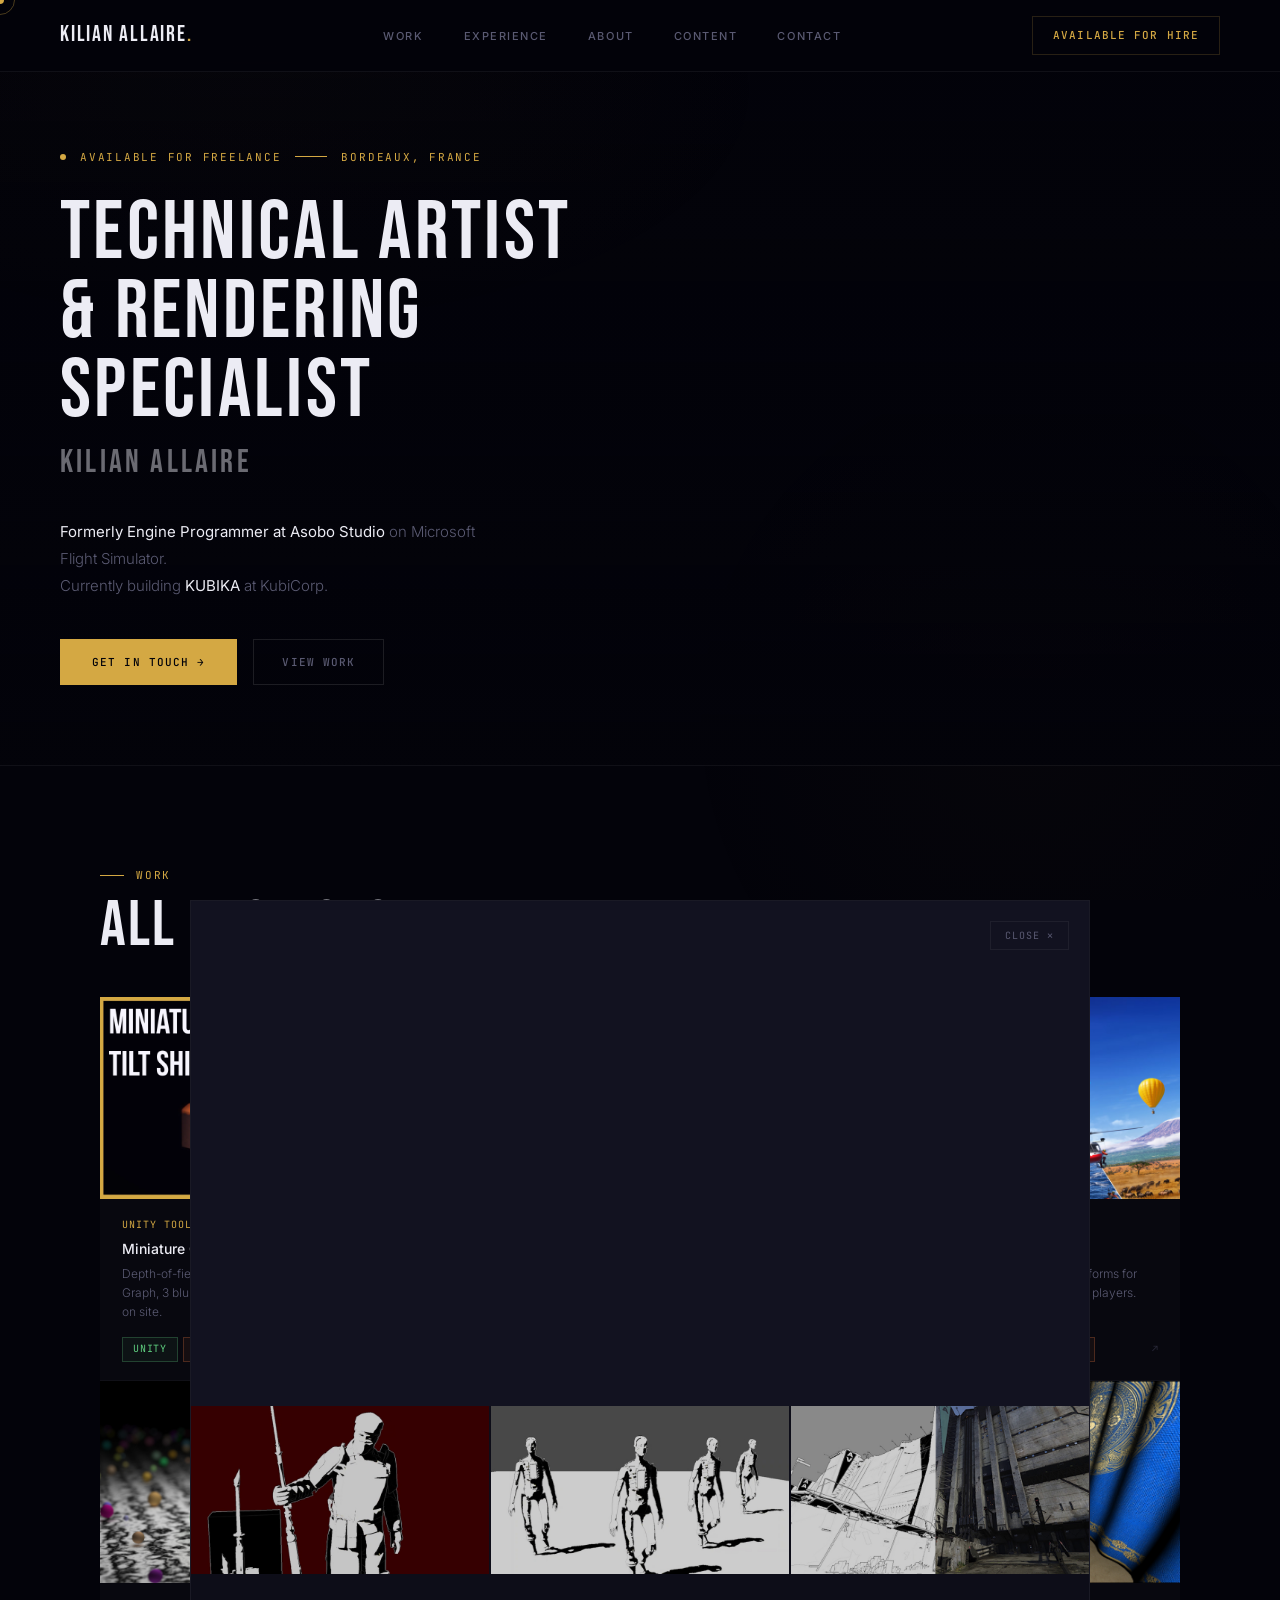
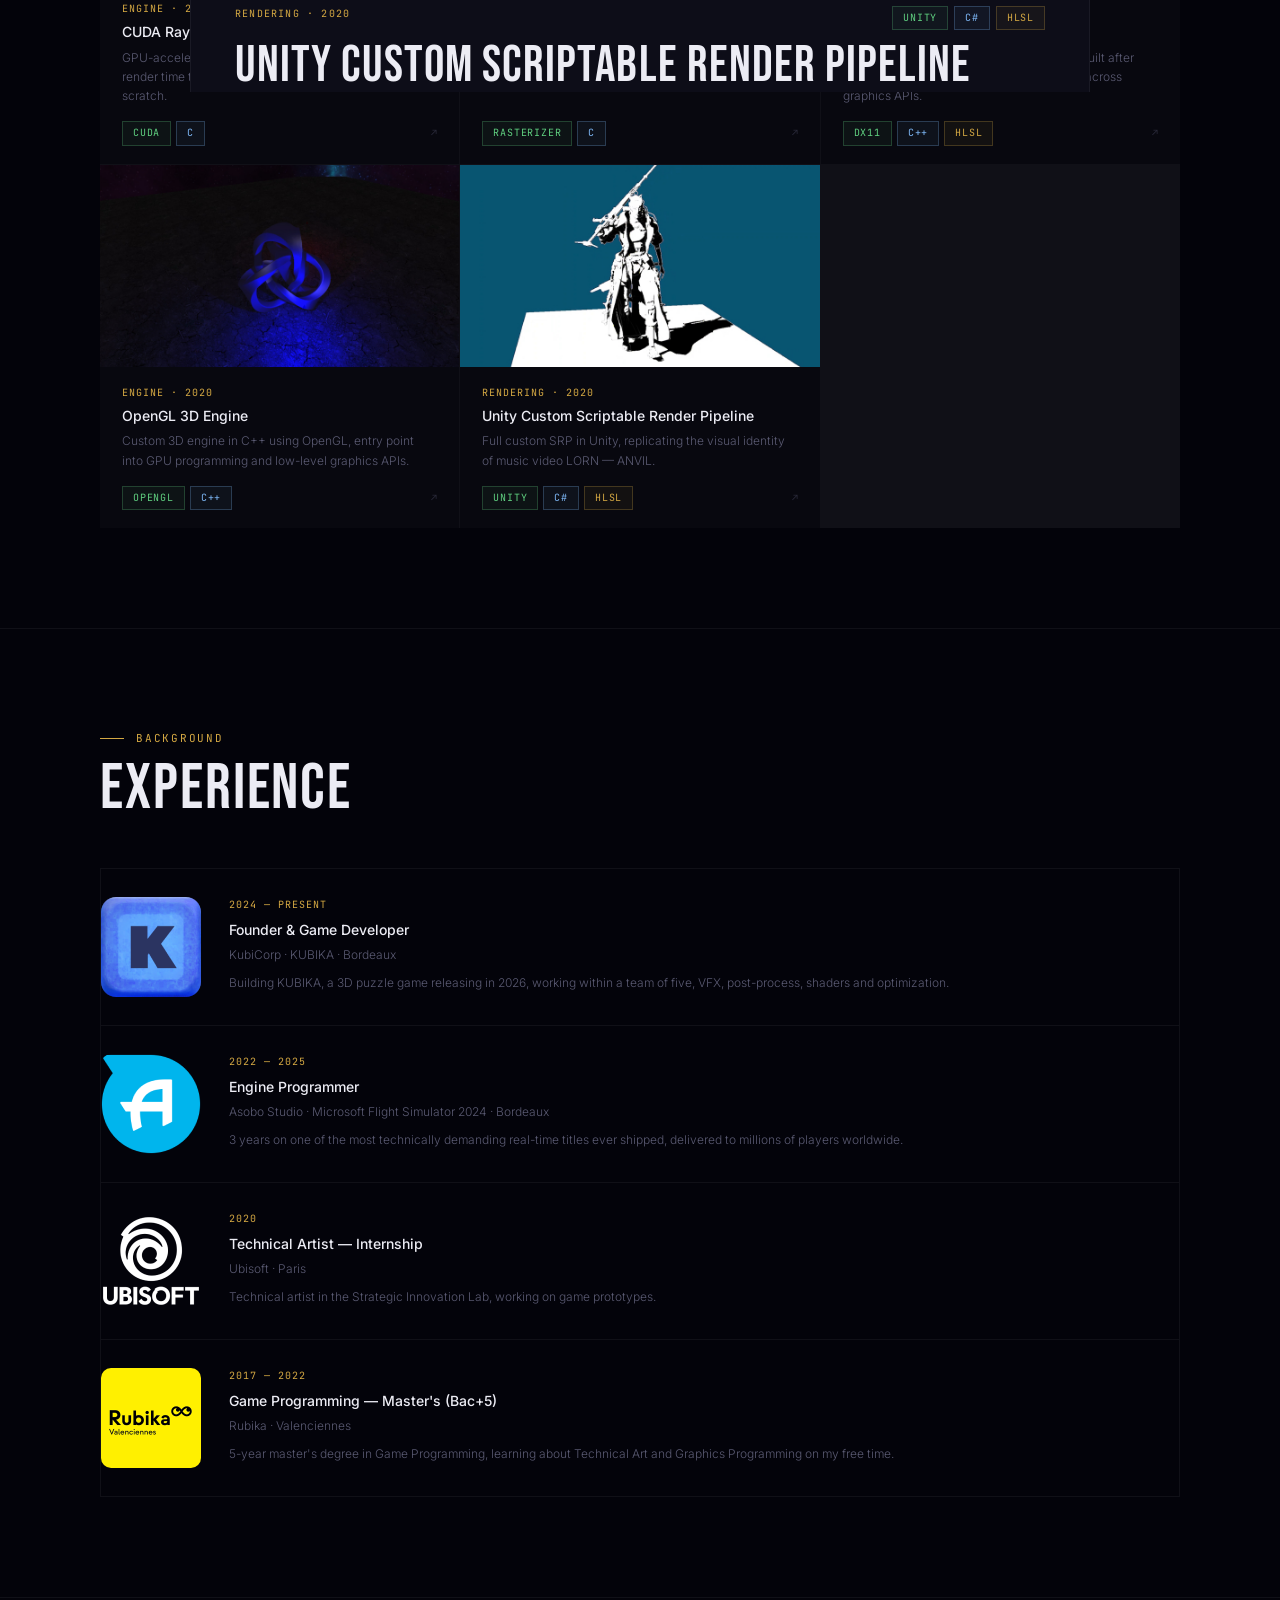
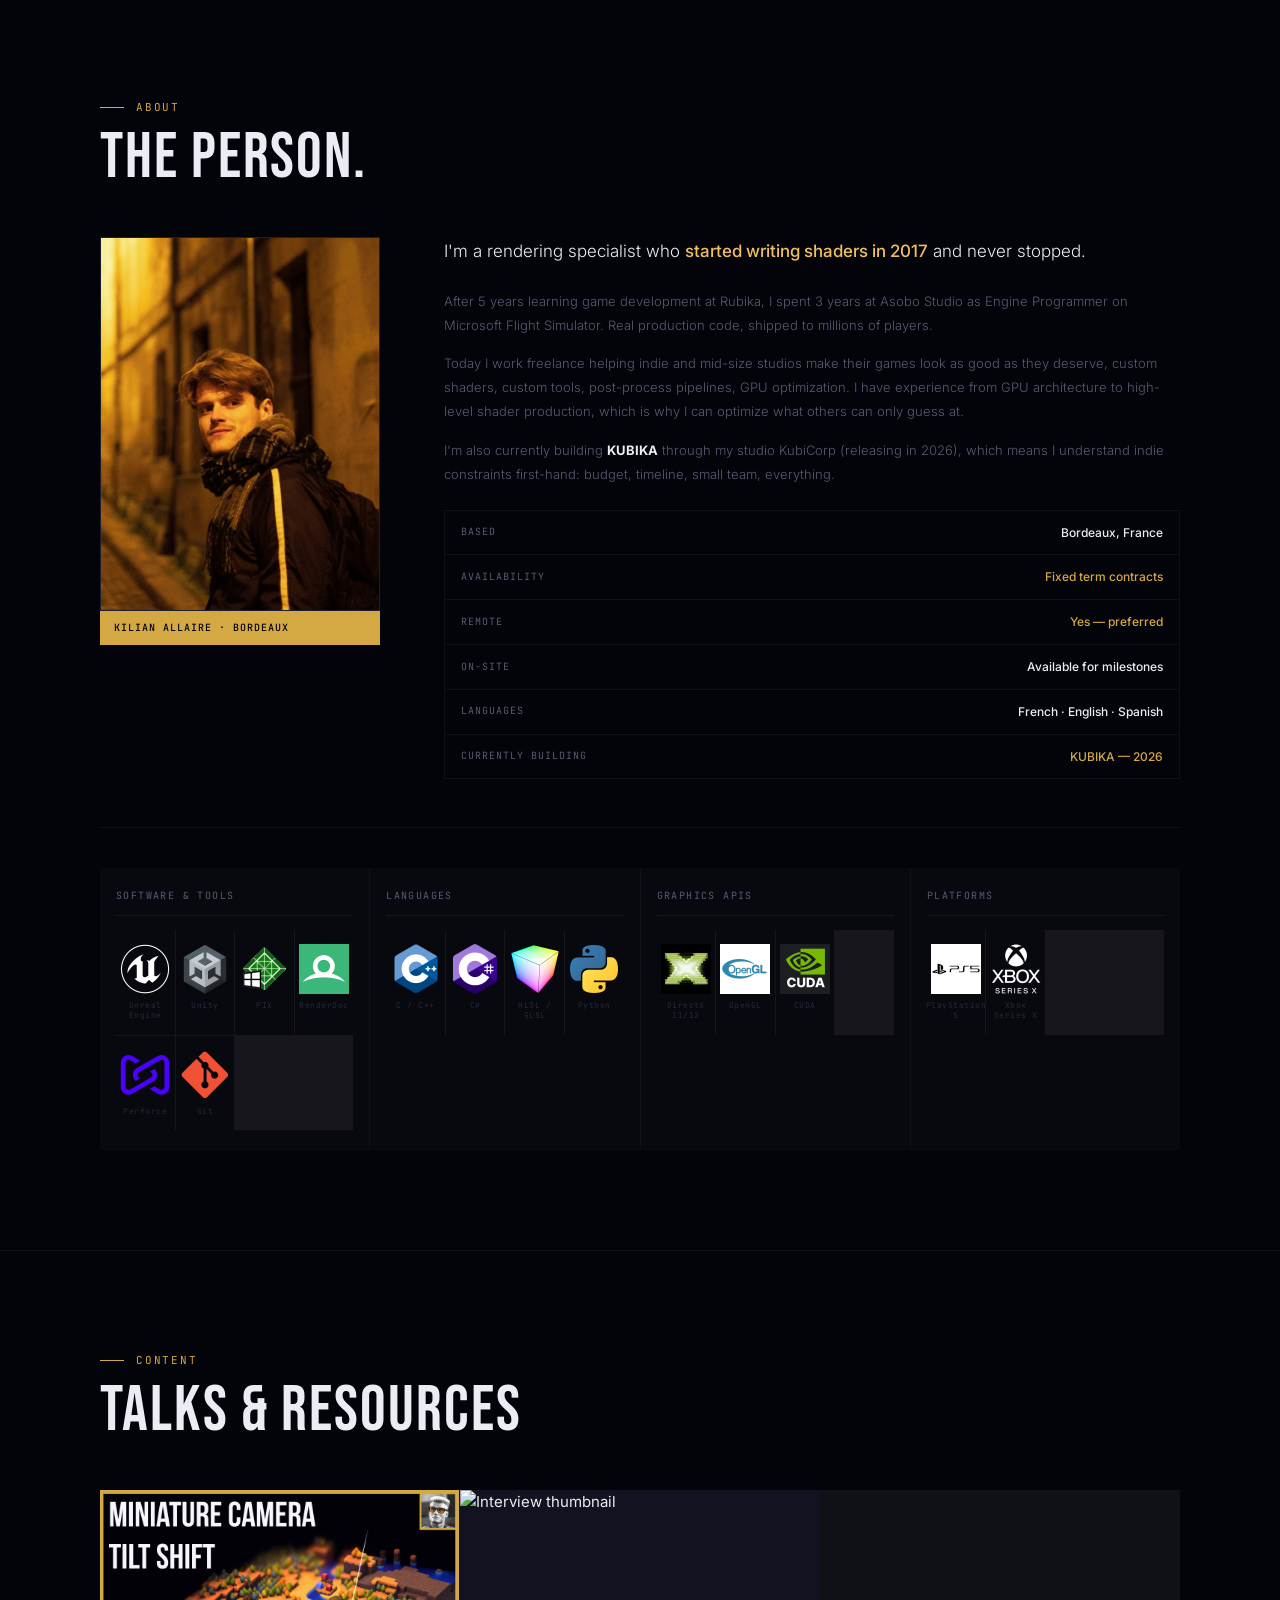
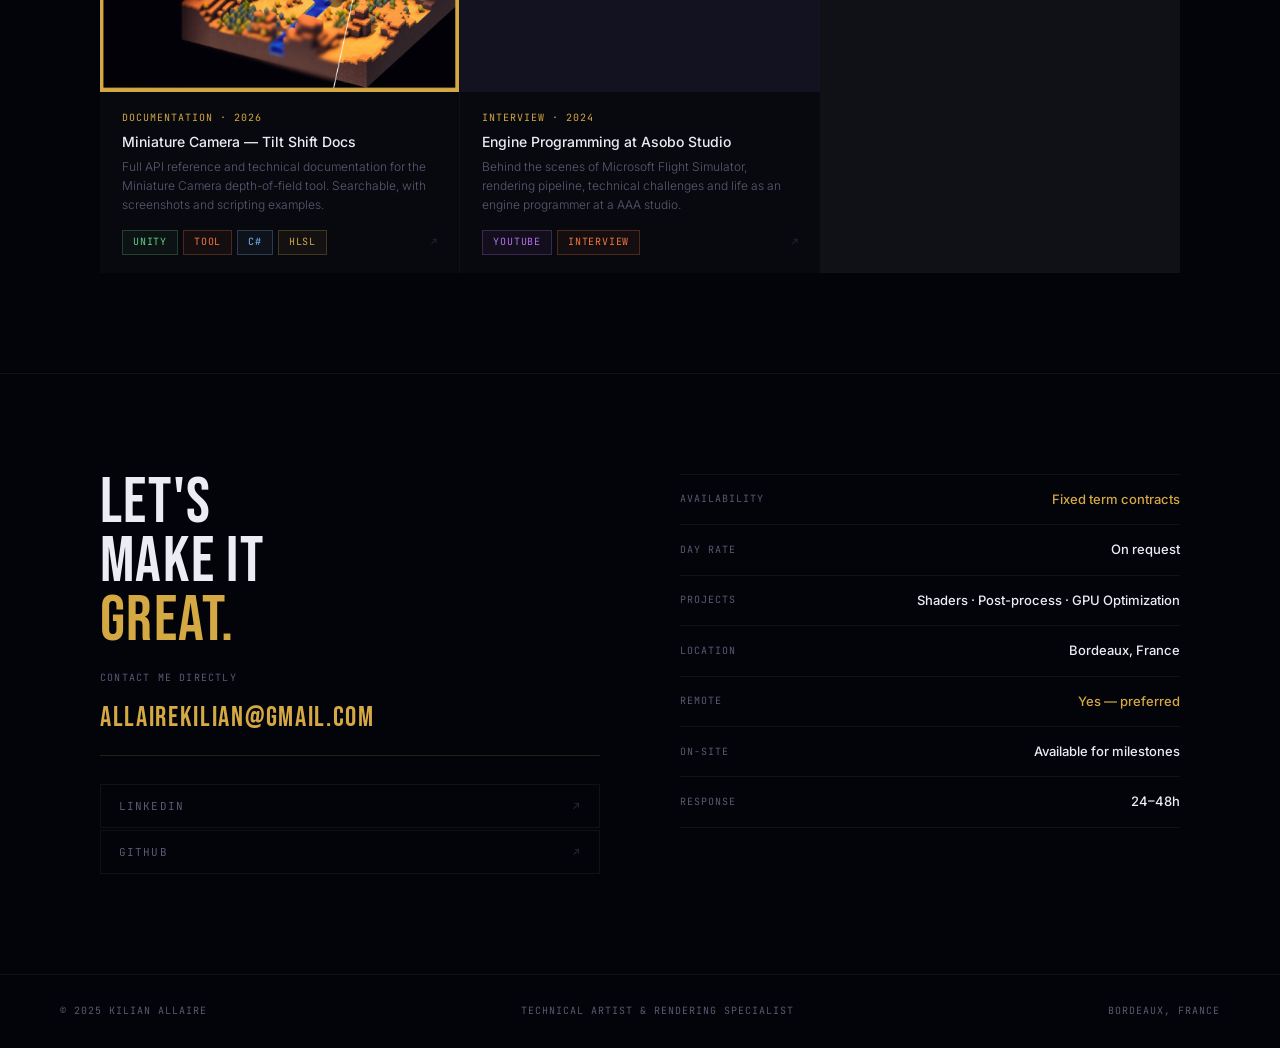
==== commit 5b84a2df: "Update portfolio with Miniature Camera tool" ====
--- a/index.html
+++ b/index.html
@@ -234,6 +234,10 @@
     </div>
     <div class="projects-grid reveal d1">
       <!-- FIXED: loading="lazy" on all project thumbnails -->
+      <a class="pg-card" href="tiltshift.html" data-tags="personal" style="text-decoration:none">
+        <div class="pg-thumb"><img src="img/tiltshift/MiniatureTH16_9.webp" alt="Miniature Camera Tilt Shift for Unity 6 URP" loading="lazy"/></div>
+        <div class="pg-body"><div class="pg-cat">Unity Tool &middot; 2026</div><div class="pg-title">Miniature Camera &mdash; Tilt Shift</div><div class="pg-desc">Depth-of-field post-process for Unity 6 URP. Render Graph, 3 blur engines, auto-focus, time control. Full docs on site.</div><div class="pg-footer"><div class="pg-tags"><span class="wtag wtag-e">Unity</span><span class="wtag wtag-g">Tool</span><span class="wtag wtag-p">C#</span><span class="wtag wtag-s">HLSL</span><span class="wtag wtag-v">URP</span></div><div class="pg-arrow">&nearr;</div></div></div>
+      </a>
       <div class="pg-card" data-proj="p1" data-tags="professional">
         <div class="pg-thumb"><img src="img/kubika/kubikaMain.jpg" alt="KUBIKA" loading="lazy"/></div>
         <div class="pg-body"><div class="pg-cat">Indie Game &middot; Currently</div><div class="pg-title">KUBIKA</div><div class="pg-desc">3D puzzle game built with Unity, custom shaders, VFX, gameplay systems and full technical art pipeline.</div><div class="pg-footer"><div class="pg-tags"><span class="wtag wtag-e">Unity</span><span class="wtag wtag-p">C#</span><span class="wtag wtag-s">HLSL</span></div><div class="pg-arrow">&nearr;</div></div></div>
@@ -349,10 +353,30 @@
   <div class="wrap">
     <div class="reveal"><div class="sec-label">Content</div><div class="sec-title">TALKS &amp; RESOURCES</div></div>
     <div class="content-grid reveal d1">
-      <!-- FIXED: rel="noopener" on target="_blank" + loading="lazy" on external image -->
-      <a class="ct-card" href="https://www.youtube.com/watch?v=ODfcIQOO-FI&amp;t=88s" target="_blank" rel="noopener">
+      <!-- Sorted newest first. rel="noopener" on target="_blank" + loading="lazy" on external image -->
+      <a class="ct-card" href="tiltshift.html" data-date="2026">
+        <div class="ct-thumb"><img src="img/tiltshift/MiniatureTH16_9.webp" alt="Miniature Camera Tilt Shift documentation" loading="lazy"/></div>
+        <div class="ct-body">
+          <div class="ct-type">Documentation &middot; 2026</div>
+          <div class="ct-title">Miniature Camera &mdash; Tilt Shift Docs</div>
+          <div class="ct-desc">Full API reference and technical documentation for the Miniature Camera depth-of-field tool. Searchable, with screenshots and scripting examples.</div>
+          <div class="ct-footer">
+            <div class="pg-tags"><span class="wtag wtag-e">Unity</span><span class="wtag wtag-g">Tool</span><span class="wtag wtag-p">C#</span><span class="wtag wtag-s">HLSL</span></div>
+            <div class="ct-arrow">&nearr;</div>
+          </div>
+        </div>
+      </a>
+      <a class="ct-card" href="https://www.youtube.com/watch?v=ODfcIQOO-FI&amp;t=88s" target="_blank" rel="noopener" data-date="2024">
         <div class="ct-thumb"><img src="https://img.youtube.com/vi/ODfcIQOO-FI/maxresdefault.jpg" alt="Interview thumbnail" loading="lazy"/><div class="ct-play"><div class="ct-play-icon"></div></div></div>
-        <div class="ct-body"><div class="ct-type">Interview &middot; YouTube</div><div class="ct-title">Engine Programming at Asobo Studio</div><div class="ct-desc">Behind the scenes of Microsoft Flight Simulator, rendering pipeline, technical challenges and life as an engine programmer at a AAA studio.</div><div class="ct-footer"><div class="ct-source">YouTube</div><div class="ct-arrow">&nearr;</div></div></div>
+        <div class="ct-body">
+          <div class="ct-type">Interview &middot; 2024</div>
+          <div class="ct-title">Engine Programming at Asobo Studio</div>
+          <div class="ct-desc">Behind the scenes of Microsoft Flight Simulator, rendering pipeline, technical challenges and life as an engine programmer at a AAA studio.</div>
+          <div class="ct-footer">
+            <div class="pg-tags"><span class="wtag wtag-v">YouTube</span><span class="wtag wtag-g">Interview</span></div>
+            <div class="ct-arrow">&nearr;</div>
+          </div>
+        </div>
       </a>
     </div>
   </div>
@@ -482,7 +506,7 @@
     <div class="ov-content">
       <div class="ov-top-row"><div class="ov-meta">Engine &middot; 2020</div><div class="ov-meta-tags"><span class="wtag wtag-e">DX11</span><span class="wtag wtag-p">C++</span><span class="wtag wtag-s">HLSL</span></div></div>
       <div class="ov-title">DirectX11 3D Engine</div>
-      <div class="ov-desc"><p>First introduction to a low-level graphics API, custom 3D engine built in C++ using DirectX11. Built after OpenGL to understand how two different graphics APIs approach the same pipeline, and where they diverge at the driver and state management level.</p></div>
+      <div class="ov-desc"><p>Custom 3D engine built in C++ using DirectX11. Built after OpenGL to understand how two different graphics APIs approach the same pipeline, and where they diverge at the driver and state management level.</p></div>
     </div>
   </div>
 </div>
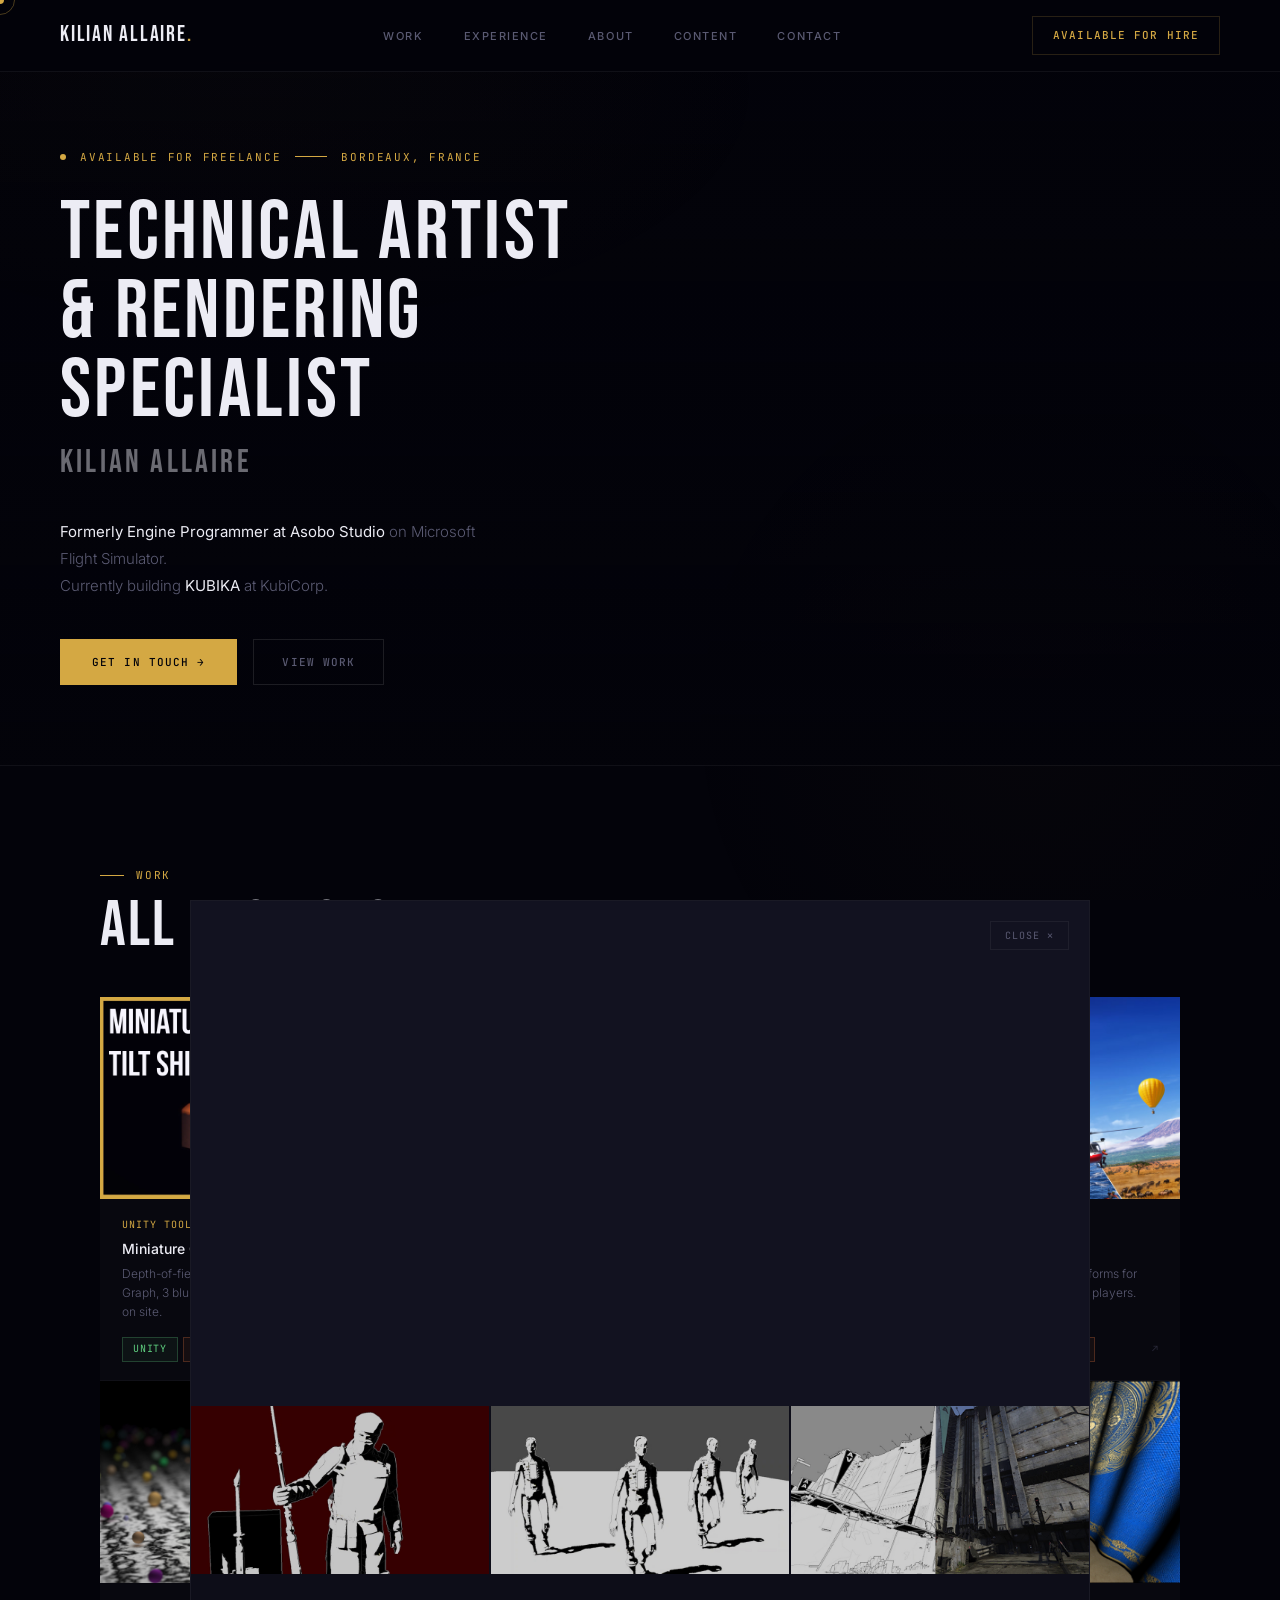
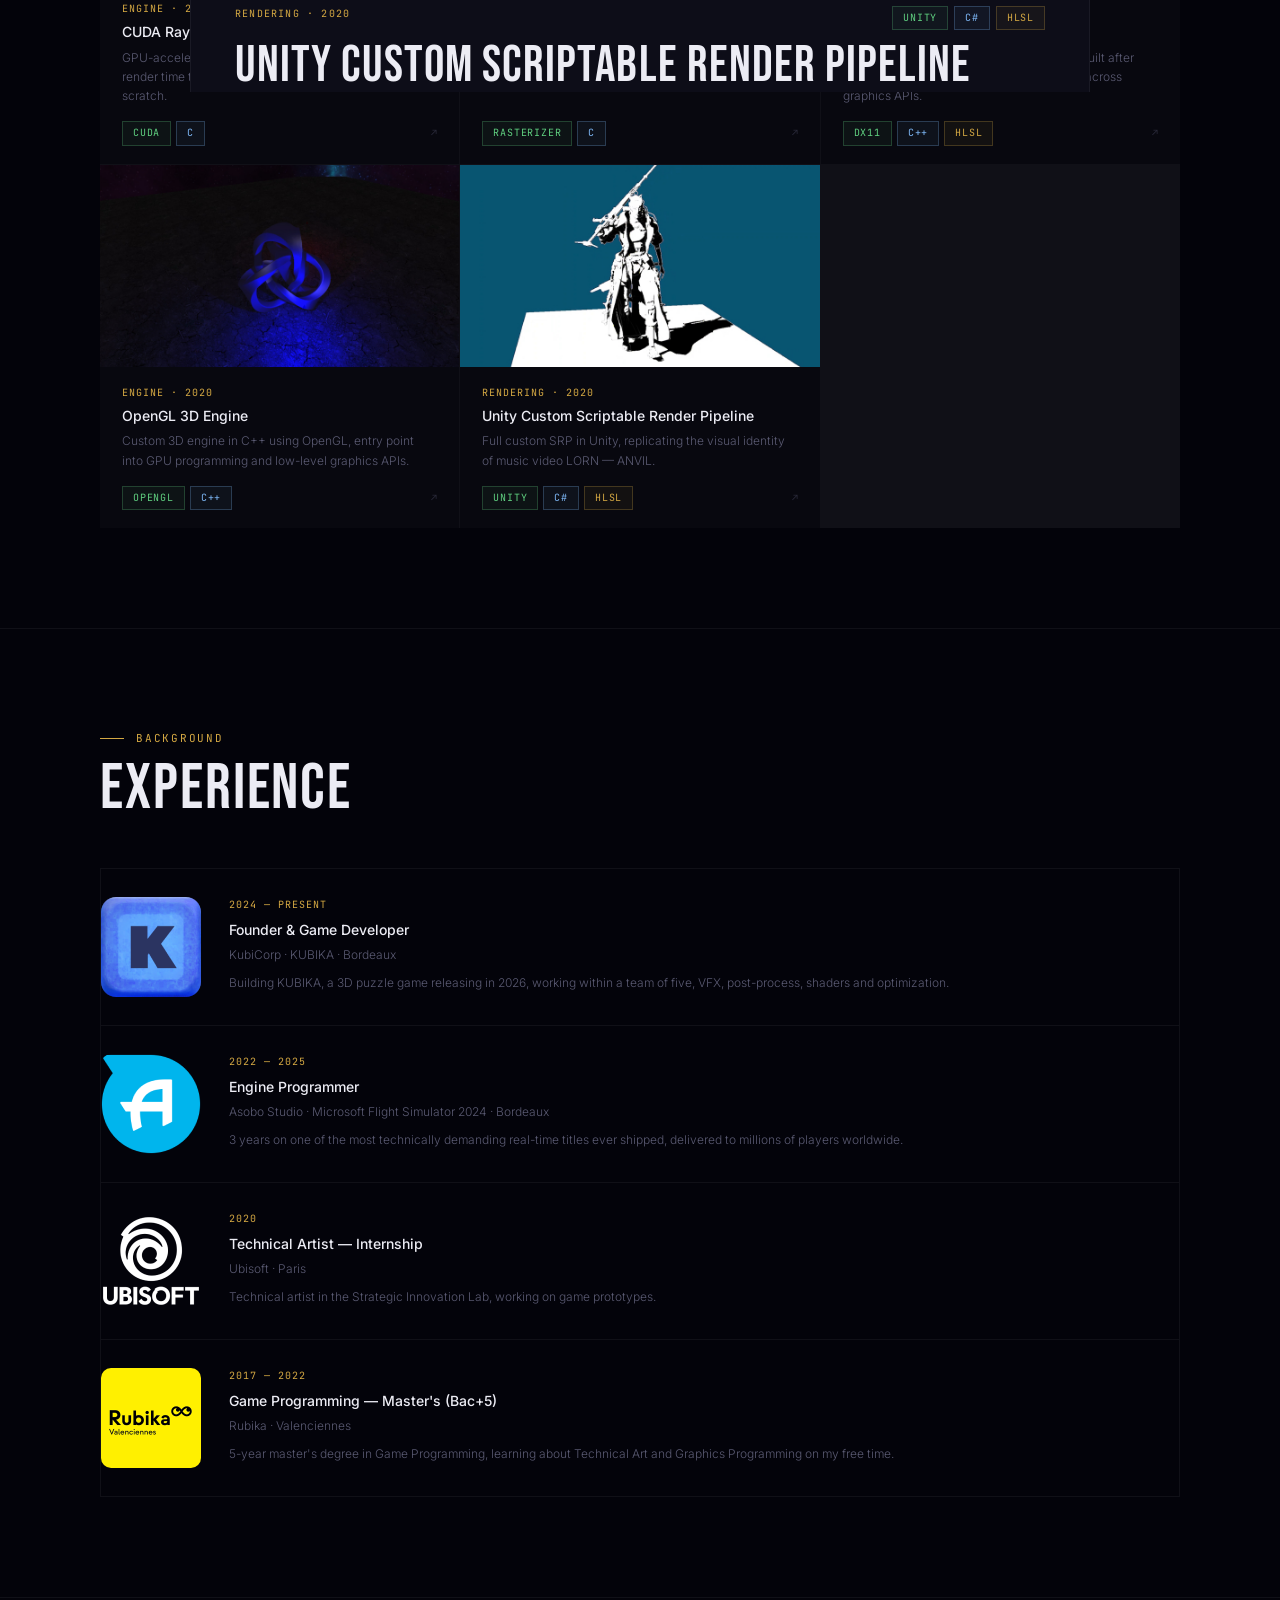
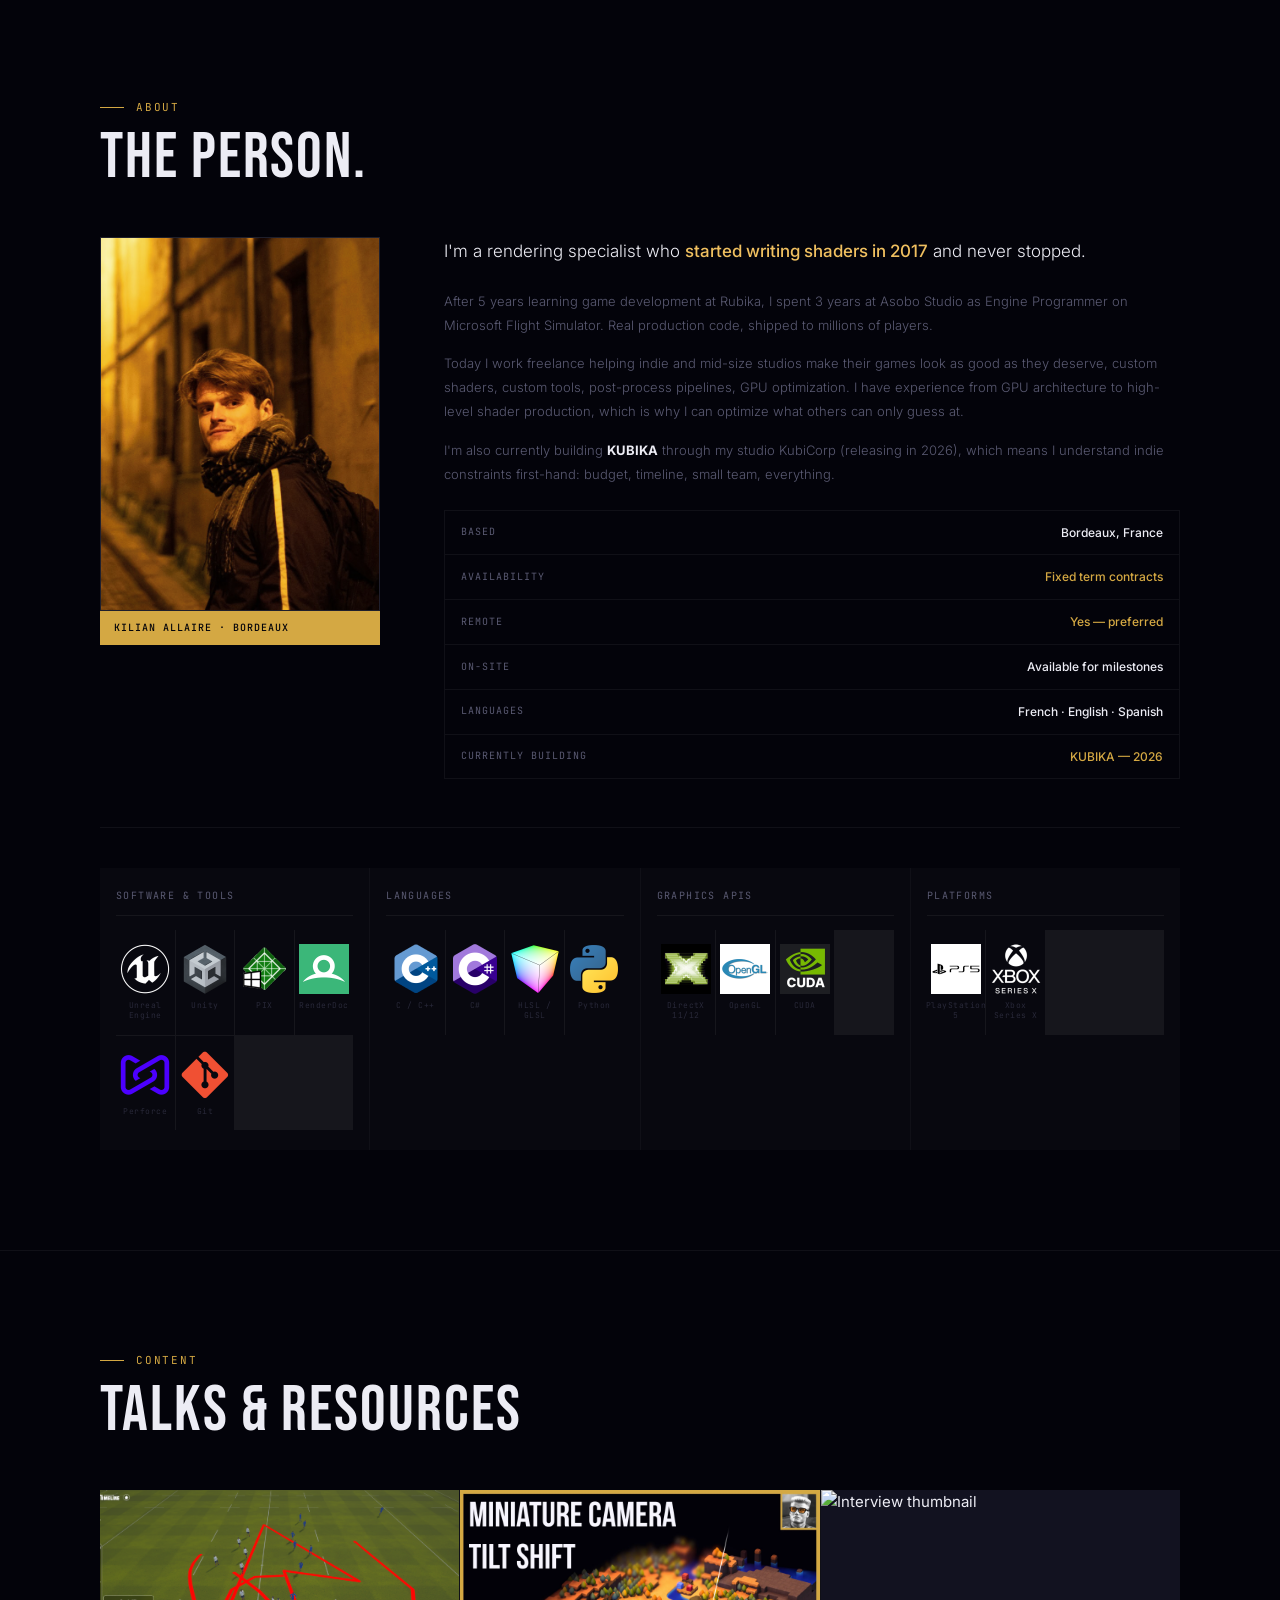
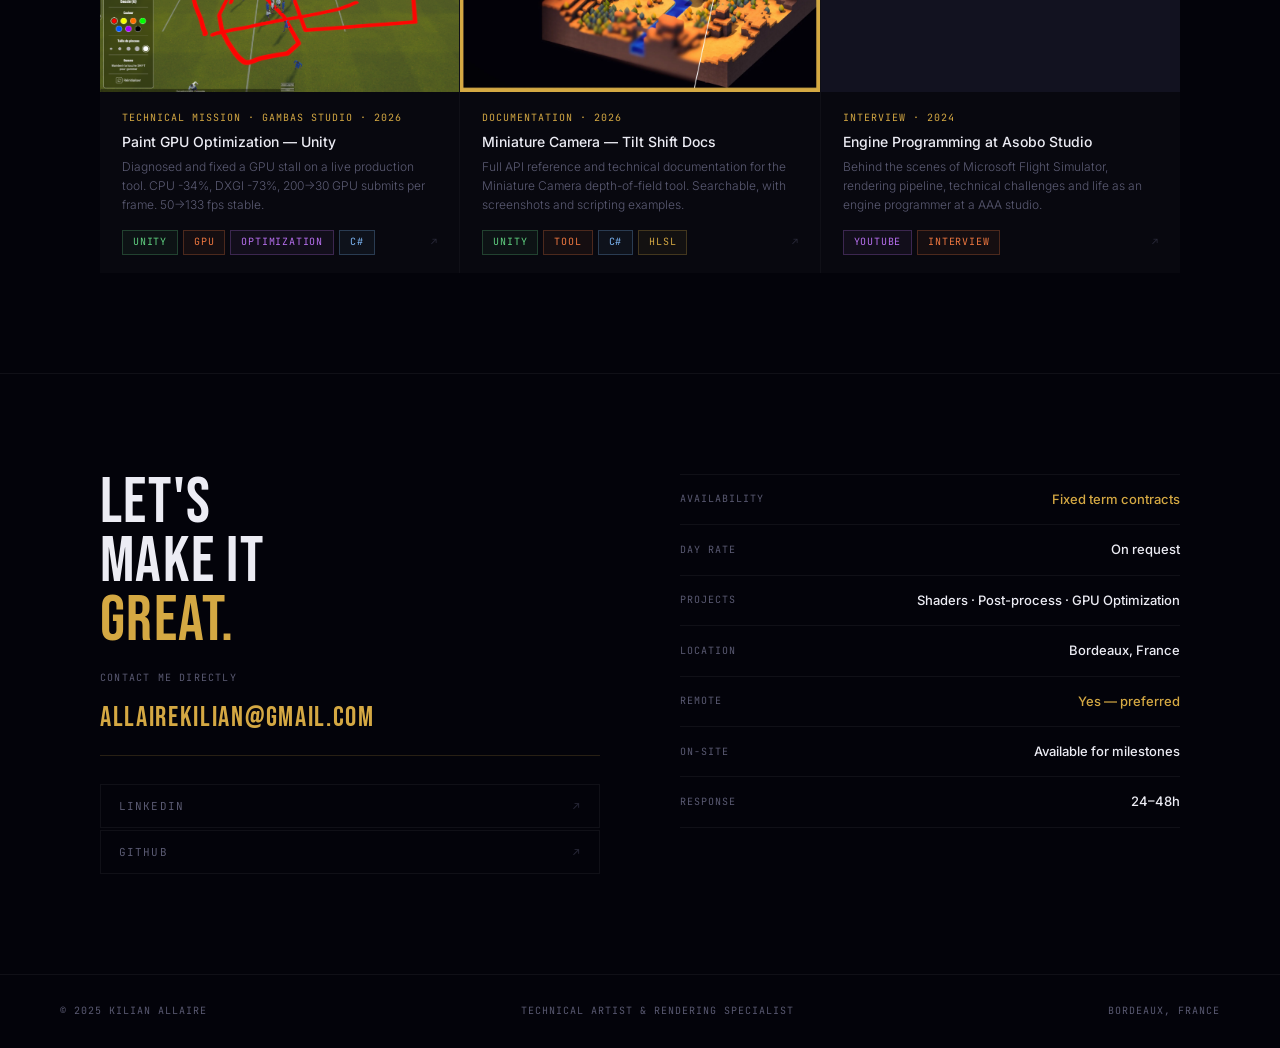
==== commit df37b667: "Paint Optim" ====
--- a/index.html
+++ b/index.html
@@ -354,6 +354,18 @@
     <div class="reveal"><div class="sec-label">Content</div><div class="sec-title">TALKS &amp; RESOURCES</div></div>
     <div class="content-grid reveal d1">
       <!-- Sorted newest first. rel="noopener" on target="_blank" + loading="lazy" on external image -->
+      <a class="ct-card" href="paint-optim.html" data-date="2026">
+        <div class="ct-thumb"><img src="img/paint-optim/post-rendu.png" alt="Paint GPU optimization technical mission" loading="lazy"/></div>
+        <div class="ct-body">
+          <div class="ct-type">Technical Mission &middot; Gambas Studio &middot; 2026</div>
+          <div class="ct-title">Paint GPU Optimization &mdash; Unity</div>
+          <div class="ct-desc">Diagnosed and fixed a GPU stall on a live production tool. CPU -34%, DXGI -73%, 200&rarr;30 GPU submits per frame. 50&rarr;133 fps stable.</div>
+          <div class="ct-footer">
+            <div class="pg-tags"><span class="wtag wtag-e">Unity</span><span class="wtag wtag-g">GPU</span><span class="wtag wtag-v">Optimization</span><span class="wtag wtag-p">C#</span></div>
+            <div class="ct-arrow">&nearr;</div>
+          </div>
+        </div>
+      </a>
       <a class="ct-card" href="tiltshift.html" data-date="2026">
         <div class="ct-thumb"><img src="img/tiltshift/MiniatureTH16_9.webp" alt="Miniature Camera Tilt Shift documentation" loading="lazy"/></div>
         <div class="ct-body">
